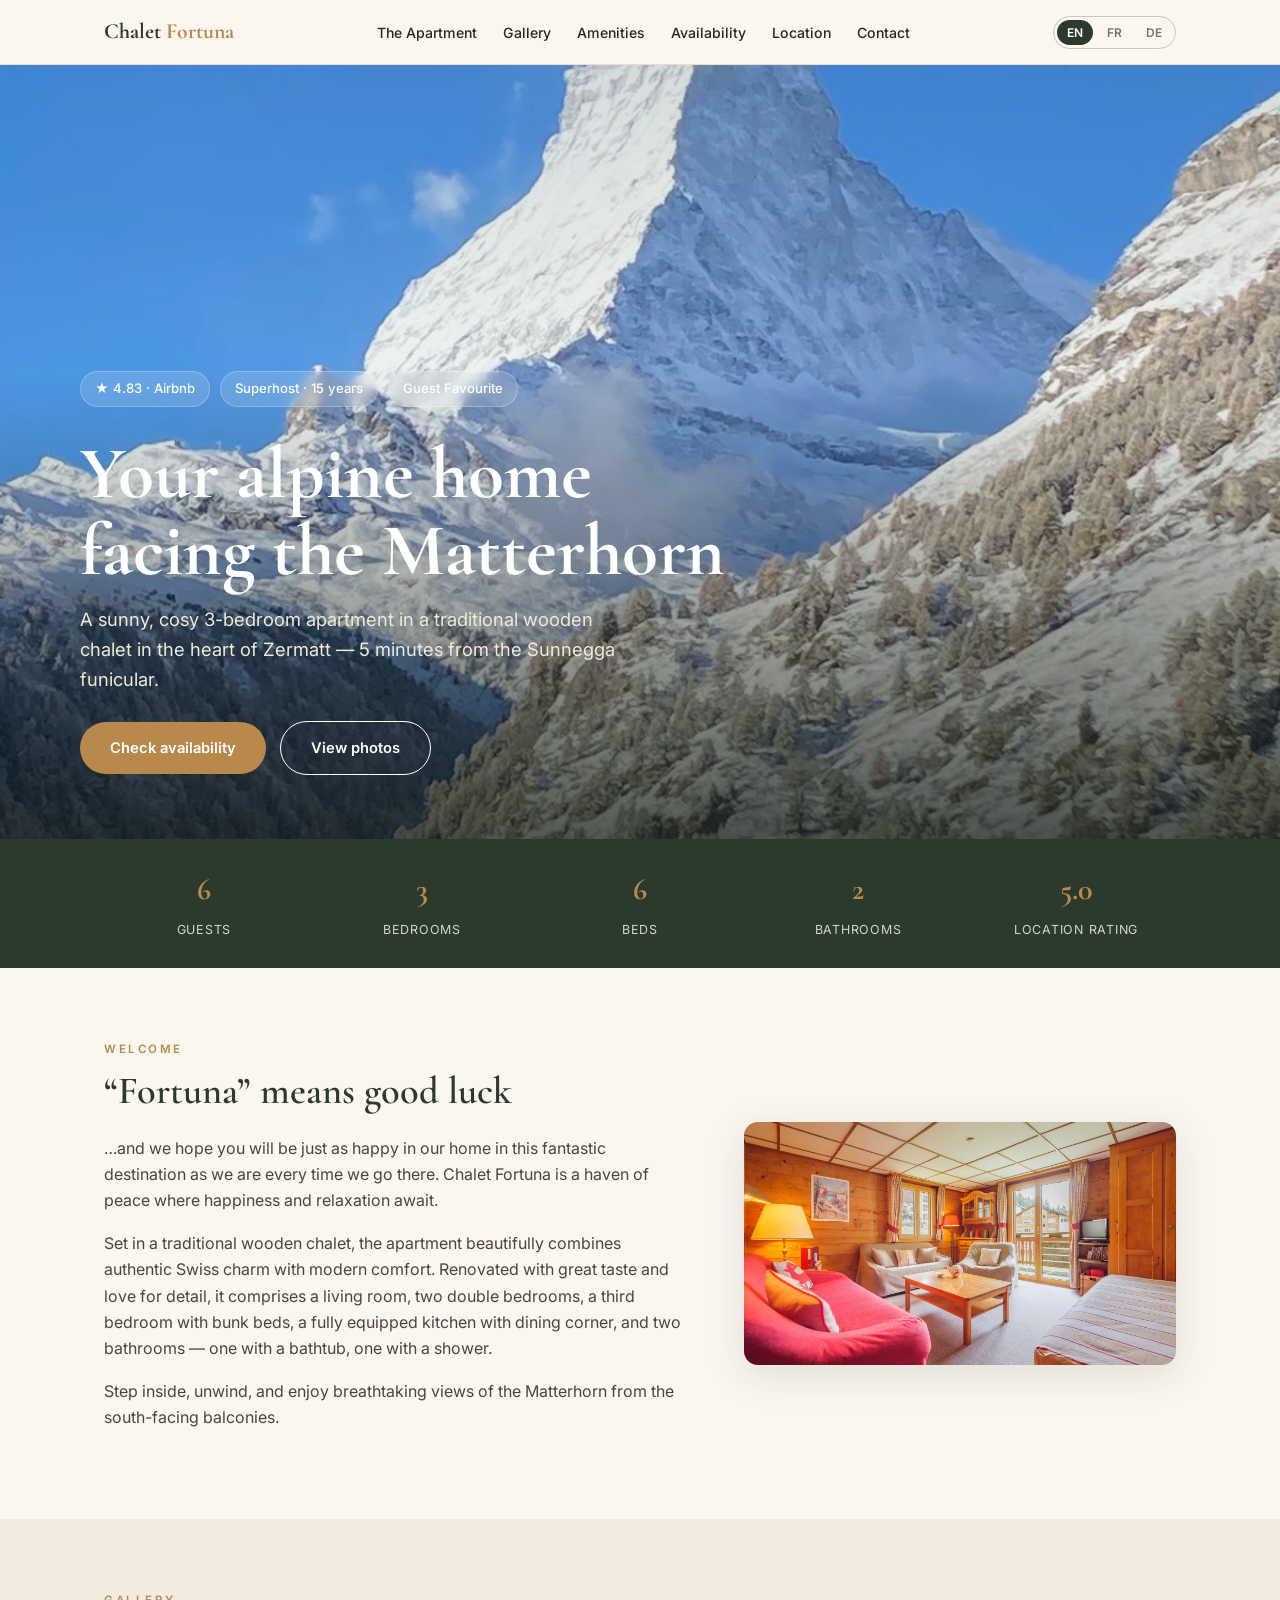
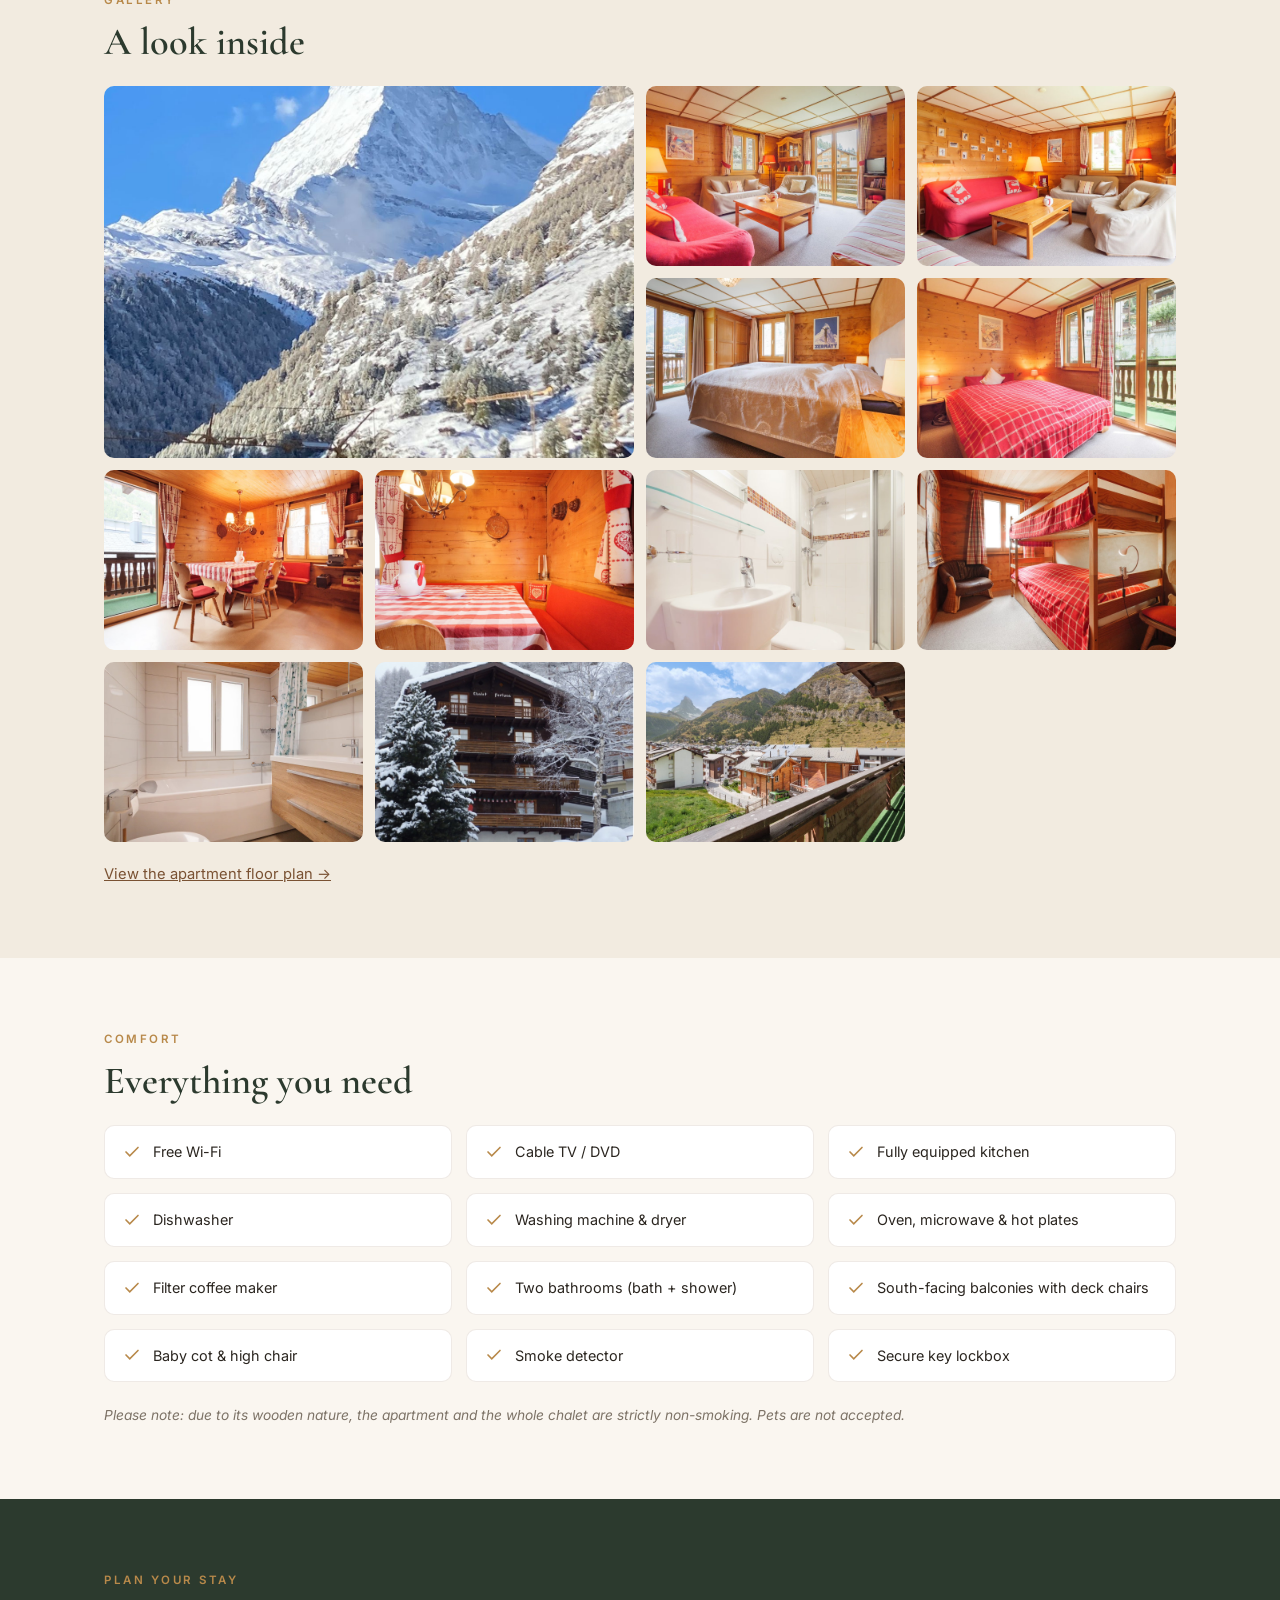
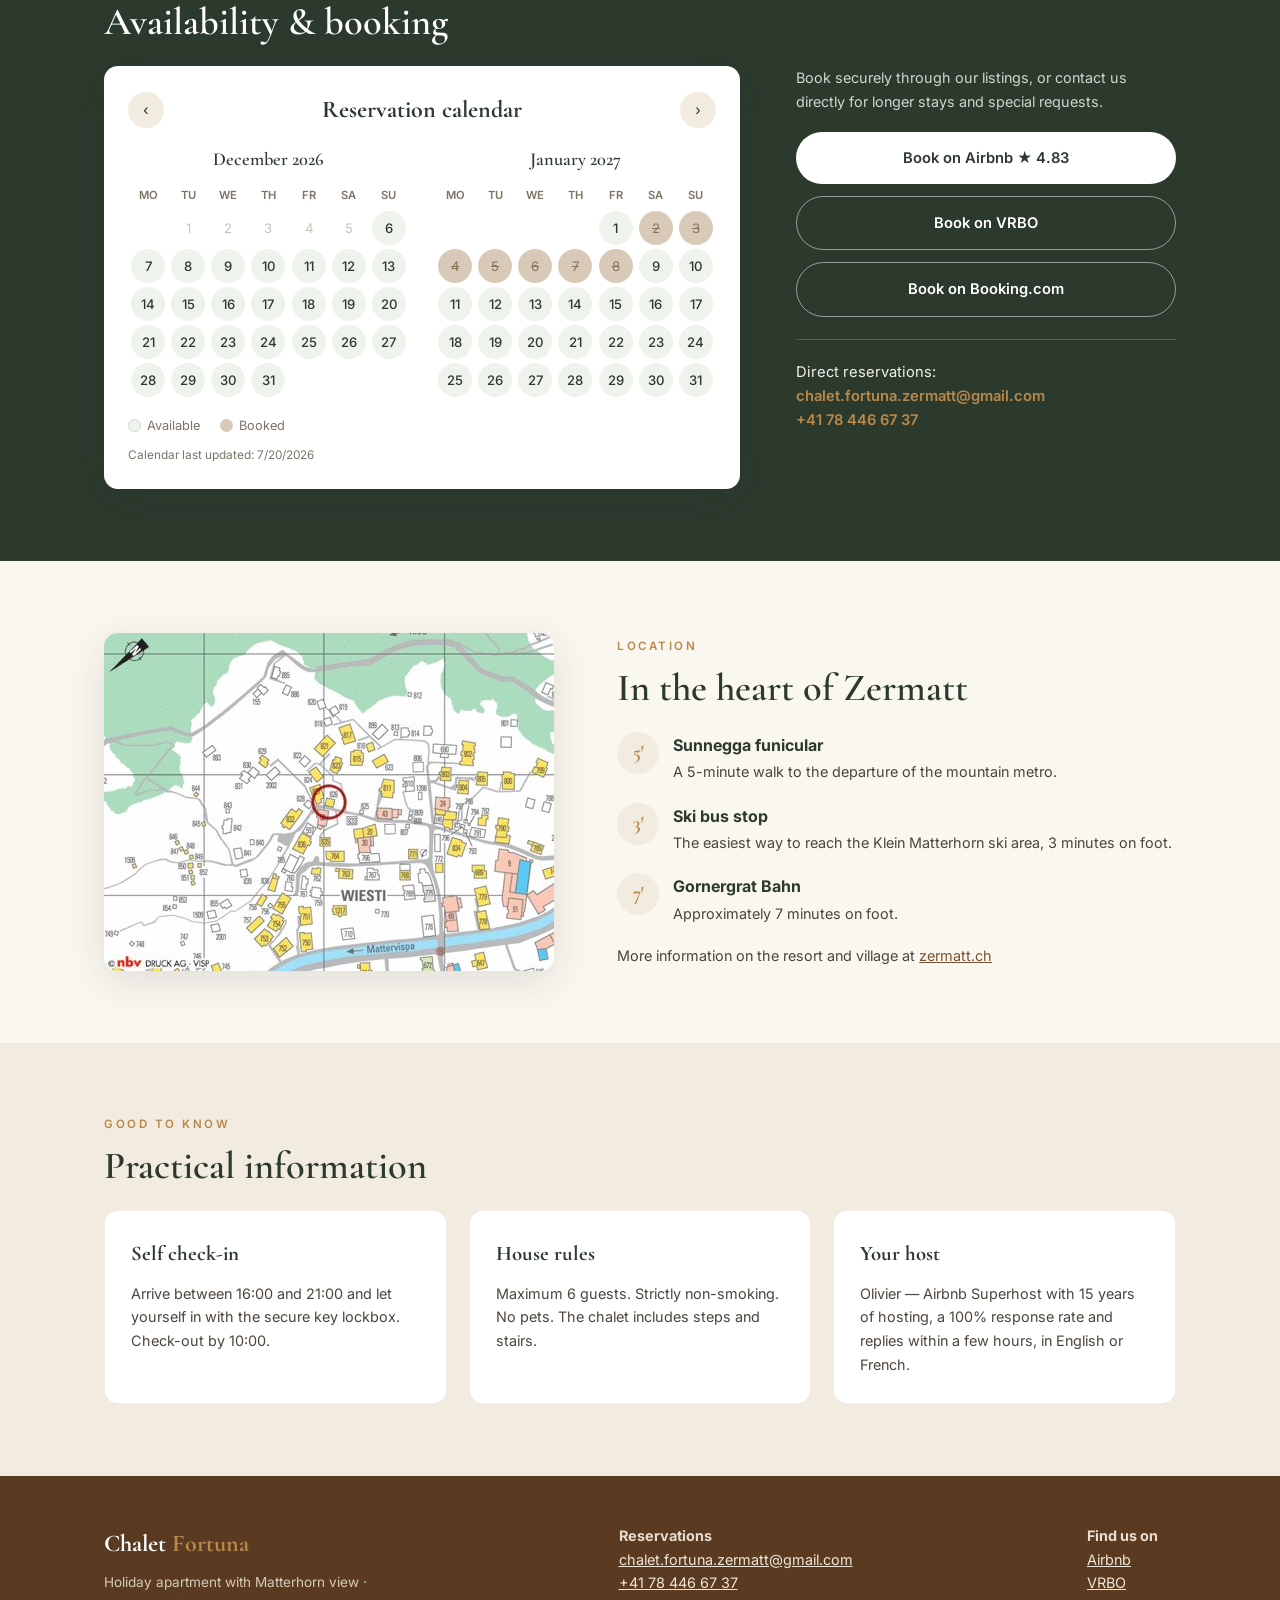
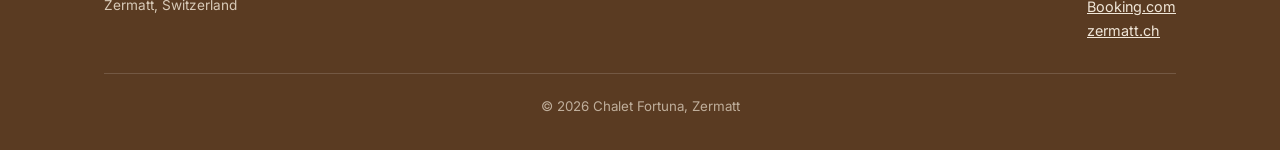
==== index.html @ 8e51c0a1 "Add files via upload" ====
<!DOCTYPE html>
<html lang="en">
<head>
<meta charset="UTF-8">
<meta name="viewport" content="width=device-width, initial-scale=1.0">
<title>Chalet Fortuna — Zermatt | Holiday Apartment with Matterhorn View</title>
<meta name="description" content="Sunny 3-bedroom apartment in a traditional wooden chalet in Zermatt, with stunning Matterhorn views. 5 min from Sunnegga funicular. Book direct or via Airbnb/VRBO.">
<link rel="preconnect" href="https://fonts.googleapis.com">
<link rel="preconnect" href="https://fonts.gstatic.com" crossorigin>
<link href="https://fonts.googleapis.com/css2?family=Cormorant+Garamond:wght@500;600;700&family=Inter:wght@400;500;600&display=swap" rel="stylesheet">
<style>
:root{
  --pine:#2c3a2e; --wood:#7a5233; --wood-dark:#5a3b22; --cream:#faf6f0; --cream-2:#f2ebe0;
  --ink:#2b2620; --muted:#7d7367; --gold:#b8894a; --white:#fff; --booked:#d9c9b8;
  --radius:14px; --shadow:0 10px 40px rgba(43,38,32,.12);
}
*{margin:0;padding:0;box-sizing:border-box}
html{scroll-behavior:smooth}
body{font-family:'Inter',sans-serif;color:var(--ink);background:var(--cream);line-height:1.65}
h1,h2,h3,.serif{font-family:'Cormorant Garamond',serif}
img{max-width:100%;display:block}
a{color:var(--wood)}
.container{max-width:1120px;margin:0 auto;padding:0 24px}
section{padding:72px 0}
.section-label{letter-spacing:.22em;text-transform:uppercase;font-size:.72rem;font-weight:600;color:var(--gold);margin-bottom:10px}
h2{font-size:2.4rem;font-weight:600;color:var(--pine);margin-bottom:22px;line-height:1.15}

/* NAV */
nav{position:sticky;top:0;z-index:50;background:rgba(250,246,240,.92);backdrop-filter:blur(10px);border-bottom:1px solid rgba(122,82,51,.15)}
.nav-inner{display:flex;align-items:center;justify-content:space-between;height:64px}
.brand{font-family:'Cormorant Garamond',serif;font-size:1.35rem;font-weight:700;color:var(--pine);text-decoration:none}
.brand span{color:var(--gold)}
.nav-links{display:flex;gap:26px;align-items:center;list-style:none}
.nav-links a{text-decoration:none;font-size:.88rem;font-weight:500;color:var(--ink)}
.nav-links a:hover{color:var(--gold)}
.lang{display:flex;gap:4px;border:1px solid rgba(122,82,51,.3);border-radius:20px;padding:3px}
.lang button{border:0;background:none;font:600 .75rem 'Inter';padding:5px 10px;border-radius:16px;cursor:pointer;color:var(--muted)}
.lang button.active{background:var(--pine);color:#fff}
.burger{display:none;background:none;border:0;font-size:1.5rem;cursor:pointer;color:var(--pine)}

/* HERO */
.hero{position:relative;min-height:86vh;display:flex;align-items:flex-end;background:url('images/view.jpg') center 35%/cover no-repeat}
.hero::after{content:"";position:absolute;inset:0;background:linear-gradient(180deg,rgba(20,25,20,.15) 0%,rgba(20,25,20,.05) 40%,rgba(20,25,20,.72) 100%)}
.hero-content{position:relative;z-index:2;color:#fff;padding:0 0 64px;width:100%}
.hero h1{font-size:clamp(2.6rem,6vw,4.6rem);font-weight:700;line-height:1.05}
.hero p.tag{font-size:1.15rem;margin:14px 0 26px;max-width:560px;color:#f0ead9}
.hero-badges{display:flex;flex-wrap:wrap;gap:10px;margin-bottom:28px}
.badge{background:rgba(255,255,255,.14);backdrop-filter:blur(6px);border:1px solid rgba(255,255,255,.25);border-radius:20px;padding:6px 14px;font-size:.82rem;font-weight:500}
.btn{display:inline-block;padding:14px 30px;border-radius:30px;text-decoration:none;font-weight:600;font-size:.92rem;transition:.2s}
.btn-gold{background:var(--gold);color:#fff}
.btn-gold:hover{background:#a2763b}
.btn-outline{border:1.5px solid #fff;color:#fff;margin-left:10px}
.btn-outline:hover{background:#fff;color:var(--pine)}

/* STATS */
.stats{background:var(--pine);color:#fff;padding:26px 0}
.stats-grid{display:grid;grid-template-columns:repeat(5,1fr);gap:18px;text-align:center}
.stat b{display:block;font-family:'Cormorant Garamond';font-size:1.9rem;color:var(--gold)}
.stat span{font-size:.78rem;letter-spacing:.06em;text-transform:uppercase;color:#cfd6cd}

/* ABOUT */
.about-grid{display:grid;grid-template-columns:1.15fr .85fr;gap:56px;align-items:center}
.about-grid img{border-radius:var(--radius);box-shadow:var(--shadow)}
.about p{margin-bottom:16px;color:#4d453c}

/* GALLERY */
.gallery{background:var(--cream-2)}
.gal-grid{display:grid;grid-template-columns:repeat(4,1fr);grid-auto-rows:180px;gap:12px}
.gal-grid a{overflow:hidden;border-radius:10px;display:block}
.gal-grid img{width:100%;height:100%;object-fit:cover;transition:transform .4s}
.gal-grid a:hover img{transform:scale(1.06)}
.gal-grid a:nth-child(1){grid-column:span 2;grid-row:span 2}
.plan-link{margin-top:20px;font-size:.92rem}

/* LIGHTBOX */
.lightbox{position:fixed;inset:0;background:rgba(20,18,15,.93);z-index:100;display:none;align-items:center;justify-content:center;flex-direction:column}
.lightbox.open{display:flex}
.lightbox img{max-width:90vw;max-height:82vh;border-radius:8px}
.lightbox .lb-close{position:absolute;top:20px;right:28px;color:#fff;font-size:2rem;background:none;border:0;cursor:pointer}
.lb-nav{position:absolute;top:50%;transform:translateY(-50%);background:rgba(255,255,255,.12);color:#fff;border:0;font-size:1.6rem;width:48px;height:48px;border-radius:50%;cursor:pointer}
.lb-prev{left:20px}.lb-next{right:20px}

/* AMENITIES */
.amen-grid{display:grid;grid-template-columns:repeat(3,1fr);gap:14px}
.amen{background:#fff;border:1px solid rgba(122,82,51,.12);border-radius:10px;padding:14px 18px;font-size:.9rem;display:flex;gap:12px;align-items:center}
.amen svg{flex:none;color:var(--gold)}
.note{margin-top:22px;font-size:.86rem;color:var(--muted);font-style:italic}

/* CALENDAR & BOOKING */
.book{background:var(--pine);color:#f4f1ea}
.book h2{color:#fff}
.book-grid{display:grid;grid-template-columns:1fr 380px;gap:56px;align-items:start}
.cal-wrap{background:#fff;color:var(--ink);border-radius:var(--radius);padding:24px;box-shadow:var(--shadow)}
.cal-head{display:flex;justify-content:space-between;align-items:center;margin-bottom:14px}
.cal-head h3{font-size:1.5rem;color:var(--pine)}
.cal-head button{background:var(--cream-2);border:0;width:36px;height:36px;border-radius:50%;cursor:pointer;font-size:1rem;color:var(--pine)}
.cal-months{display:grid;grid-template-columns:1fr 1fr;gap:26px}
.cal-month table{width:100%;border-collapse:collapse;font-size:.82rem}
.cal-month caption{font-weight:600;margin-bottom:8px;font-family:'Cormorant Garamond';font-size:1.15rem;color:var(--pine)}
.cal-month th{font-weight:600;color:var(--muted);padding:4px 0;font-size:.7rem;text-transform:uppercase}
.cal-month td{text-align:center;padding:0}
.cal-month td div{width:34px;height:34px;line-height:34px;margin:2px auto;border-radius:50%}
td.free div{background:#eef3ec;color:var(--pine);font-weight:500}
td.booked div{background:var(--booked);color:#8c7458;text-decoration:line-through}
td.past div{color:#c9c2b8}
.cal-legend{display:flex;gap:20px;margin-top:16px;font-size:.8rem;color:var(--muted)}
.cal-legend i{display:inline-block;width:13px;height:13px;border-radius:50%;margin-right:6px;vertical-align:-2px}
.cal-legend .i-free{background:#eef3ec;border:1px solid #cfdccb}
.cal-legend .i-booked{background:var(--booked)}
.cal-updated{margin-top:10px;font-size:.74rem;color:var(--muted)}
.book-side .btn{display:block;text-align:center;margin-bottom:12px;margin-left:0}
.btn-white{background:#fff;color:var(--pine)}
.btn-white:hover{background:var(--cream-2)}
.btn-ghost{border:1.5px solid rgba(255,255,255,.5);color:#fff}
.btn-ghost:hover{background:rgba(255,255,255,.1)}
.book-side p{font-size:.9rem;color:#cfd6cd;margin-bottom:18px}
.book-side .direct{margin-top:22px;padding-top:20px;border-top:1px solid rgba(255,255,255,.18);font-size:.92rem}
.book-side .direct a{color:var(--gold);text-decoration:none;font-weight:600}

/* LOCATION */
.loc-grid{display:grid;grid-template-columns:.9fr 1.1fr;gap:56px;align-items:center}
.loc-grid img{border-radius:var(--radius);box-shadow:var(--shadow)}
.loc-item{display:flex;gap:14px;margin-bottom:18px}
.loc-item b{display:block;color:var(--pine)}
.loc-item span{font-size:.9rem;color:#4d453c}
.loc-num{flex:none;width:42px;height:42px;border-radius:50%;background:var(--cream-2);color:var(--gold);display:flex;align-items:center;justify-content:center;font-family:'Cormorant Garamond';font-weight:700;font-size:1.2rem}

/* INFO */
.info{background:var(--cream-2)}
.info-grid{display:grid;grid-template-columns:repeat(3,1fr);gap:22px}
.info-card{background:#fff;border-radius:var(--radius);padding:26px;border:1px solid rgba(122,82,51,.1)}
.info-card h3{color:var(--pine);font-size:1.3rem;margin-bottom:10px}
.info-card p{font-size:.9rem;color:#4d453c}

/* FOOTER */
footer{background:var(--wood-dark);color:#e8ddd0;padding:48px 0 32px}
.foot-grid{display:flex;justify-content:space-between;flex-wrap:wrap;gap:28px;margin-bottom:30px}
footer a{color:#f0e6d8}
footer .brand{color:#fff;font-size:1.5rem}
footer small{color:#bfae9b;display:block;text-align:center;border-top:1px solid rgba(255,255,255,.15);padding-top:22px}

@media(max-width:900px){
  .about-grid,.book-grid,.loc-grid{grid-template-columns:1fr}
  .gal-grid{grid-template-columns:repeat(2,1fr);grid-auto-rows:150px}
  .amen-grid,.info-grid{grid-template-columns:1fr 1fr}
  .stats-grid{grid-template-columns:repeat(3,1fr);row-gap:20px}
  .cal-months{grid-template-columns:1fr}
  .nav-links{display:none;position:absolute;top:64px;left:0;right:0;background:var(--cream);flex-direction:column;padding:18px;border-bottom:1px solid rgba(122,82,51,.2)}
  .nav-links.open{display:flex}
  .burger{display:block}
}
@media(max-width:560px){.amen-grid,.info-grid{grid-template-columns:1fr}}
</style>
</head>
<body>

<nav>
  <div class="container nav-inner">
    <a href="#" class="brand">Chalet <span>Fortuna</span></a>
    <ul class="nav-links" id="navLinks">
      <li><a href="#about" data-i18n="nav_about">The Apartment</a></li>
      <li><a href="#gallery" data-i18n="nav_gallery">Gallery</a></li>
      <li><a href="#amenities" data-i18n="nav_amenities">Amenities</a></li>
      <li><a href="#booking" data-i18n="nav_booking">Availability</a></li>
      <li><a href="#location" data-i18n="nav_location">Location</a></li>
      <li><a href="#contact" data-i18n="nav_contact">Contact</a></li>
    </ul>
    <div style="display:flex;gap:14px;align-items:center">
      <div class="lang">
        <button data-lang="en" class="active">EN</button>
        <button data-lang="fr">FR</button>
        <button data-lang="de">DE</button>
      </div>
      <button class="burger" id="burger">☰</button>
    </div>
  </div>
</nav>

<header class="hero">
  <div class="container hero-content">
    <div class="hero-badges">
      <span class="badge">★ 4.83 · Airbnb</span>
      <span class="badge" data-i18n="badge_superhost">Superhost · 15 years</span>
      <span class="badge" data-i18n="badge_fav">Guest Favourite</span>
    </div>
    <h1 data-i18n="hero_title">Your alpine home<br>facing the Matterhorn</h1>
    <p class="tag" data-i18n="hero_tag">A sunny, cosy 3-bedroom apartment in a traditional wooden chalet in the heart of Zermatt — 5 minutes from the Sunnegga funicular.</p>
    <a href="#booking" class="btn btn-gold" data-i18n="hero_cta">Check availability</a>
    <a href="#gallery" class="btn btn-outline" data-i18n="hero_cta2">View photos</a>
  </div>
</header>

<div class="stats">
  <div class="container stats-grid">
    <div class="stat"><b>6</b><span data-i18n="stat_guests">Guests</span></div>
    <div class="stat"><b>3</b><span data-i18n="stat_bedrooms">Bedrooms</span></div>
    <div class="stat"><b>6</b><span data-i18n="stat_beds">Beds</span></div>
    <div class="stat"><b>2</b><span data-i18n="stat_baths">Bathrooms</span></div>
    <div class="stat"><b>5.0</b><span data-i18n="stat_loc">Location rating</span></div>
  </div>
</div>

<section id="about">
  <div class="container about-grid">
    <div class="about">
      <div class="section-label" data-i18n="about_label">Welcome</div>
      <h2 data-i18n="about_title">“Fortuna” means good luck</h2>
      <p data-i18n="about_p1">…and we hope you will be just as happy in our home in this fantastic destination as we are every time we go there. Chalet Fortuna is a haven of peace where happiness and relaxation await.</p>
      <p data-i18n="about_p2">Set in a traditional wooden chalet, the apartment beautifully combines authentic Swiss charm with modern comfort. Renovated with great taste and love for detail, it comprises a living room, two double bedrooms, a third bedroom with bunk beds, a fully equipped kitchen with dining corner, and two bathrooms — one with a bathtub, one with a shower.</p>
      <p data-i18n="about_p3">Step inside, unwind, and enjoy breathtaking views of the Matterhorn from the south-facing balconies.</p>
    </div>
    <img src="images/living1.jpg" alt="Living room of Chalet Fortuna" loading="lazy">
  </div>
</section>

<section id="gallery" class="gallery">
  <div class="container">
    <div class="section-label" data-i18n="gal_label">Gallery</div>
    <h2 data-i18n="gal_title">A look inside</h2>
    <div class="gal-grid" id="galGrid">
      <a href="images/view.jpg"><img src="images/view.jpg" alt="Matterhorn view" loading="lazy"></a>
      <a href="images/living1.jpg"><img src="images/living1.jpg" alt="Living room" loading="lazy"></a>
      <a href="images/living2.jpg"><img src="images/living2.jpg" alt="Living room" loading="lazy"></a>
      <a href="images/bedroom1.jpg"><img src="images/bedroom1.jpg" alt="Bedroom 1" loading="lazy"></a>
      <a href="images/bedroom2.jpg"><img src="images/bedroom2.jpg" alt="Bedroom 2" loading="lazy"></a>
      <a href="images/kitchen1.jpg"><img src="images/kitchen1.jpg" alt="Kitchen" loading="lazy"></a>
      <a href="images/kitchen2.jpg"><img src="images/kitchen2.jpg" alt="Kitchen dining corner" loading="lazy"></a>
      <a href="images/bathroom.jpg"><img src="images/bathroom.jpg" alt="Bathroom" loading="lazy"></a>
      <a href="images/interior1.jpg"><img src="images/interior1.jpg" alt="Interior" loading="lazy"></a>
      <a href="images/interior2.jpg"><img src="images/interior2.jpg" alt="Interior" loading="lazy"></a>
      <a href="images/exterior1.jpg"><img src="images/exterior1.jpg" alt="Chalet exterior" loading="lazy"></a>
      <a href="images/exterior2.jpg"><img src="images/exterior2.jpg" alt="Chalet exterior" loading="lazy"></a>
    </div>
    <p class="plan-link"><a href="images/floorplan.jpg" target="_blank" data-i18n="gal_plan">View the apartment floor plan →</a></p>
  </div>
</section>

<div class="lightbox" id="lightbox">
  <button class="lb-close" id="lbClose">×</button>
  <button class="lb-nav lb-prev" id="lbPrev">‹</button>
  <img id="lbImg" src="" alt="">
  <button class="lb-nav lb-next" id="lbNext">›</button>
</div>

<section id="amenities">
  <div class="container">
    <div class="section-label" data-i18n="amen_label">Comfort</div>
    <h2 data-i18n="amen_title">Everything you need</h2>
    <div class="amen-grid" id="amenGrid"></div>
    <p class="note" data-i18n="amen_note">Please note: due to its wooden nature, the apartment and the whole chalet are strictly non-smoking. Pets are not accepted.</p>
  </div>
</section>

<section id="booking" class="book">
  <div class="container">
    <div class="section-label" data-i18n="book_label">Plan your stay</div>
    <h2 data-i18n="book_title">Availability &amp; booking</h2>
    <div class="book-grid">
      <div class="cal-wrap">
        <div class="cal-head">
          <button id="calPrev" aria-label="Previous months">‹</button>
          <h3 data-i18n="cal_title">Reservation calendar</h3>
          <button id="calNext" aria-label="Next months">›</button>
        </div>
        <div class="cal-months" id="calMonths"></div>
        <div class="cal-legend">
          <span><i class="i-free"></i><span data-i18n="cal_free">Available</span></span>
          <span><i class="i-booked"></i><span data-i18n="cal_booked">Booked</span></span>
        </div>
        <div class="cal-updated" id="calUpdated"></div>
      </div>
      <div class="book-side">
        <p data-i18n="book_p">Book securely through our listings, or contact us directly for longer stays and special requests.</p>
        <a class="btn btn-white" href="https://www.airbnb.com/rooms/9073008" target="_blank" rel="noopener" data-i18n="book_airbnb">Book on Airbnb ★ 4.83</a>
        <a class="btn btn-ghost" href="https://www.vrbo.com/en-gb/p11981152" target="_blank" rel="noopener" id="vrboBtn" data-i18n="book_vrbo">Book on VRBO</a>
        <a class="btn btn-ghost" href="https://www.booking.com/hotel/ch/fortuna-cozy-3-bed-stunning-matterhorn-view-near-skilift.html" target="_blank" rel="noopener" data-i18n="book_booking">Book on Booking.com</a>
        <div class="direct">
          <span data-i18n="book_direct">Direct reservations:</span><br>
          <a href="mailto:chalet.fortuna.zermatt@gmail.com?Subject=Chalet%20Fortuna">chalet.fortuna.zermatt@gmail.com</a><br>
          <a href="tel:+41784466737">+41 78 446 67 37</a>
        </div>
      </div>
    </div>
  </div>
</section>

<section id="location">
  <div class="container loc-grid">
    <a href="images/map.jpg" target="_blank"><img src="images/map.jpg" alt="Map of Chalet Fortuna in Zermatt" loading="lazy"></a>
    <div>
      <div class="section-label" data-i18n="loc_label">Location</div>
      <h2 data-i18n="loc_title">In the heart of Zermatt</h2>
      <div class="loc-item"><div class="loc-num">5′</div><div><b data-i18n="loc1_t">Sunnegga funicular</b><span data-i18n="loc1_s">A 5-minute walk to the departure of the mountain metro.</span></div></div>
      <div class="loc-item"><div class="loc-num">3′</div><div><b data-i18n="loc2_t">Ski bus stop</b><span data-i18n="loc2_s">The easiest way to reach the Klein Matterhorn ski area, 3 minutes on foot.</span></div></div>
      <div class="loc-item"><div class="loc-num">7′</div><div><b data-i18n="loc3_t">Gornergrat Bahn</b><span data-i18n="loc3_s">Approximately 7 minutes on foot.</span></div></div>
      <p style="font-size:.9rem;color:#4d453c"><span data-i18n="loc_more">More information on the resort and village at</span> <a href="https://www.zermatt.ch" target="_blank" rel="noopener">zermatt.ch</a></p>
    </div>
  </div>
</section>

<section class="info">
  <div class="container">
    <div class="section-label" data-i18n="info_label">Good to know</div>
    <h2 data-i18n="info_title">Practical information</h2>
    <div class="info-grid">
      <div class="info-card"><h3 data-i18n="info1_t">Self check-in</h3><p data-i18n="info1_p">Arrive between 16:00 and 21:00 and let yourself in with the secure key lockbox. Check-out by 10:00.</p></div>
      <div class="info-card"><h3 data-i18n="info2_t">House rules</h3><p data-i18n="info2_p">Maximum 6 guests. Strictly non-smoking. No pets. The chalet includes steps and stairs.</p></div>
      <div class="info-card"><h3 data-i18n="info3_t">Your host</h3><p data-i18n="info3_p">Olivier — Airbnb Superhost with 15 years of hosting, a 100% response rate and replies within a few hours, in English or French.</p></div>
    </div>
  </div>
</section>

<footer id="contact">
  <div class="container">
    <div class="foot-grid">
      <div>
        <a href="#" class="brand">Chalet <span style="color:var(--gold)">Fortuna</span></a>
        <p style="font-size:.85rem;max-width:280px;margin-top:8px;color:#d8cab8" data-i18n="foot_tag">Holiday apartment with Matterhorn view · Zermatt, Switzerland</p>
      </div>
      <div style="font-size:.9rem">
        <b data-i18n="foot_contact">Reservations</b><br>
        <a href="mailto:chalet.fortuna.zermatt@gmail.com">chalet.fortuna.zermatt@gmail.com</a><br>
        <a href="tel:+41784466737">+41 78 446 67 37</a>
      </div>
      <div style="font-size:.9rem">
        <b data-i18n="foot_links">Find us on</b><br>
        <a href="https://www.airbnb.com/rooms/9073008" target="_blank" rel="noopener">Airbnb</a><br>
        <a href="https://www.vrbo.com/en-gb/p11981152" target="_blank" rel="noopener">VRBO</a><br>
        <a href="https://www.booking.com/hotel/ch/fortuna-cozy-3-bed-stunning-matterhorn-view-near-skilift.html" target="_blank" rel="noopener">Booking.com</a><br>
        <a href="https://www.zermatt.ch" target="_blank" rel="noopener">zermatt.ch</a>
      </div>
    </div>
    <small>© <span id="year"></span> Chalet Fortuna, Zermatt</small>
  </div>
</footer>

<script>
/* ===================== I18N ===================== */
const i18n = {
en:{
  nav_about:"The Apartment",nav_gallery:"Gallery",nav_amenities:"Amenities",nav_booking:"Availability",nav_location:"Location",nav_contact:"Contact",
  badge_superhost:"Superhost · 15 years",badge_fav:"Guest Favourite",
  hero_title:"Your alpine home<br>facing the Matterhorn",
  hero_tag:"A sunny, cosy 3-bedroom apartment in a traditional wooden chalet in the heart of Zermatt — 5 minutes from the Sunnegga funicular.",
  hero_cta:"Check availability",hero_cta2:"View photos",
  stat_guests:"Guests",stat_bedrooms:"Bedrooms",stat_beds:"Beds",stat_baths:"Bathrooms",stat_loc:"Location rating",
  about_label:"Welcome",about_title:"“Fortuna” means good luck",
  about_p1:"…and we hope you will be just as happy in our home in this fantastic destination as we are every time we go there. Chalet Fortuna is a haven of peace where happiness and relaxation await.",
  about_p2:"Set in a traditional wooden chalet, the apartment beautifully combines authentic Swiss charm with modern comfort. Renovated with great taste and love for detail, it comprises a living room, two double bedrooms, a third bedroom with bunk beds, a fully equipped kitchen with dining corner, and two bathrooms — one with a bathtub, one with a shower.",
  about_p3:"Step inside, unwind, and enjoy breathtaking views of the Matterhorn from the south-facing balconies.",
  gal_label:"Gallery",gal_title:"A look inside",gal_plan:"View the apartment floor plan →",
  amen_label:"Comfort",amen_title:"Everything you need",
  amen_note:"Please note: due to its wooden nature, the apartment and the whole chalet are strictly non-smoking. Pets are not accepted.",
  amen_list:["Free Wi-Fi","Cable TV / DVD","Fully equipped kitchen","Dishwasher","Washing machine & dryer","Oven, microwave & hot plates","Filter coffee maker","Two bathrooms (bath + shower)","South-facing balconies with deck chairs","Baby cot & high chair","Smoke detector","Secure key lockbox"],
  book_label:"Plan your stay",book_title:"Availability & booking",cal_title:"Reservation calendar",
  cal_free:"Available",cal_booked:"Booked",cal_updated:"Calendar last updated: ",
  book_p:"Book securely through our listings, or contact us directly for longer stays and special requests.",
  book_airbnb:"Book on Airbnb ★ 4.83",book_vrbo:"Book on VRBO",book_booking:"Book on Booking.com",book_direct:"Direct reservations:",
  loc_label:"Location",loc_title:"In the heart of Zermatt",
  loc1_t:"Sunnegga funicular",loc1_s:"A 5-minute walk to the departure of the mountain metro.",
  loc2_t:"Ski bus stop",loc2_s:"The easiest way to reach the Klein Matterhorn ski area, 3 minutes on foot.",
  loc3_t:"Gornergrat Bahn",loc3_s:"Approximately 7 minutes on foot.",
  loc_more:"More information on the resort and village at",
  info_label:"Good to know",info_title:"Practical information",
  info1_t:"Self check-in",info1_p:"Arrive between 16:00 and 21:00 and let yourself in with the secure key lockbox. Check-out by 10:00.",
  info2_t:"House rules",info2_p:"Maximum 6 guests. Strictly non-smoking. No pets. The chalet includes steps and stairs.",
  info3_t:"Your host",info3_p:"Olivier — Airbnb Superhost with 15 years of hosting, a 100% response rate and replies within a few hours, in English or French.",
  foot_tag:"Holiday apartment with Matterhorn view · Zermatt, Switzerland",foot_contact:"Reservations",foot_links:"Find us on",
  months:["January","February","March","April","May","June","July","August","September","October","November","December"],
  days:["Mo","Tu","We","Th","Fr","Sa","Su"]
},
fr:{
  nav_about:"L'appartement",nav_gallery:"Galerie",nav_amenities:"Équipements",nav_booking:"Disponibilités",nav_location:"Situation",nav_contact:"Contact",
  badge_superhost:"Superhôte · 15 ans",badge_fav:"Coup de cœur voyageurs",
  hero_title:"Votre refuge alpin<br>face au Cervin",
  hero_tag:"Un appartement ensoleillé et chaleureux de 3 chambres dans un chalet en bois traditionnel au cœur de Zermatt — à 5 minutes du funiculaire de Sunnegga.",
  hero_cta:"Voir les disponibilités",hero_cta2:"Voir les photos",
  stat_guests:"Voyageurs",stat_bedrooms:"Chambres",stat_beds:"Lits",stat_baths:"Salles de bain",stat_loc:"Note emplacement",
  about_label:"Bienvenue",about_title:"« Fortuna » signifie bonne chance",
  about_p1:"…et nous espérons que vous serez aussi heureux dans notre appartement que nous le sommes à chaque séjour dans cette destination magique. Le Chalet Fortuna est un havre de paix où bonheur et détente sont au rendez-vous.",
  about_p2:"Installé dans un chalet en bois traditionnel, l'appartement allie magnifiquement le charme suisse authentique au confort moderne. Rénové avec goût et amour du détail, il se compose d'un salon, de deux chambres doubles, d'une troisième chambre avec lits superposés, d'une cuisine entièrement équipée avec coin repas et de deux salles de bain — l'une avec baignoire, l'autre avec douche.",
  about_p3:"Entrez, détendez-vous et profitez d'une vue imprenable sur le Cervin depuis les balcons orientés plein sud.",
  gal_label:"Galerie",gal_title:"Visite en images",gal_plan:"Voir le plan de l'appartement →",
  amen_label:"Confort",amen_title:"Tout ce qu'il vous faut",
  amen_note:"À noter : en raison de sa construction en bois, l'appartement et l'ensemble du chalet sont strictement non-fumeurs. Les animaux ne sont pas acceptés.",
  amen_list:["Wi-Fi gratuit","TV câble / DVD","Cuisine entièrement équipée","Lave-vaisselle","Lave-linge et sèche-linge","Four, micro-ondes et plaques","Cafetière filtre","Deux salles de bain (baignoire + douche)","Balcons plein sud avec chaises longues","Lit bébé et chaise haute","Détecteur de fumée","Boîte à clé sécurisée"],
  book_label:"Préparez votre séjour",book_title:"Disponibilités et réservation",cal_title:"Calendrier des réservations",
  cal_free:"Disponible",cal_booked:"Réservé",cal_updated:"Dernière mise à jour du calendrier : ",
  book_p:"Réservez en toute sécurité via nos annonces, ou contactez-nous directement pour les longs séjours et demandes particulières.",
  book_airbnb:"Réserver sur Airbnb ★ 4,83",book_vrbo:"Réserver sur VRBO",book_booking:"Réserver sur Booking.com",book_direct:"Réservations directes :",
  loc_label:"Situation",loc_title:"Au cœur de Zermatt",
  loc1_t:"Funiculaire de Sunnegga",loc1_s:"À 5 minutes à pied du départ du métro alpin.",
  loc2_t:"Arrêt du ski-bus",loc2_s:"Le moyen le plus simple de rejoindre le domaine du Petit Cervin, à 3 minutes à pied.",
  loc3_t:"Gornergrat Bahn",loc3_s:"À environ 7 minutes à pied.",
  loc_more:"Plus d'informations sur la station et le village sur",
  info_label:"Bon à savoir",info_title:"Informations pratiques",
  info1_t:"Arrivée autonome",info1_p:"Arrivez entre 16h00 et 21h00 et entrez grâce à la boîte à clé sécurisée. Départ avant 10h00.",
  info2_t:"Règlement intérieur",info2_p:"6 voyageurs maximum. Strictement non-fumeur. Pas d'animaux. Le chalet comprend des marches et escaliers.",
  info3_t:"Votre hôte",info3_p:"Olivier — Superhôte Airbnb depuis 15 ans, taux de réponse de 100 %, réponse en quelques heures, en français ou en anglais.",
  foot_tag:"Appartement de vacances avec vue sur le Cervin · Zermatt, Suisse",foot_contact:"Réservations",foot_links:"Retrouvez-nous sur",
  months:["Janvier","Février","Mars","Avril","Mai","Juin","Juillet","Août","Septembre","Octobre","Novembre","Décembre"],
  days:["Lu","Ma","Me","Je","Ve","Sa","Di"]
},
de:{
  nav_about:"Die Wohnung",nav_gallery:"Galerie",nav_amenities:"Ausstattung",nav_booking:"Verfügbarkeit",nav_location:"Lage",nav_contact:"Kontakt",
  badge_superhost:"Superhost · 15 Jahre",badge_fav:"Gästeliebling",
  hero_title:"Ihr alpines Zuhause<br>mit Blick aufs Matterhorn",
  hero_tag:"Eine sonnige, gemütliche 3-Zimmer-Wohnung in einem traditionellen Holzchalet im Herzen von Zermatt — 5 Minuten von der Sunnegga-Bahn entfernt.",
  hero_cta:"Verfügbarkeit prüfen",hero_cta2:"Fotos ansehen",
  stat_guests:"Gäste",stat_bedrooms:"Schlafzimmer",stat_beds:"Betten",stat_baths:"Badezimmer",stat_loc:"Lage-Bewertung",
  about_label:"Willkommen",about_title:"«Fortuna» bedeutet Glück",
  about_p1:"…und wir hoffen, dass Sie sich in unserem Zuhause in diesem fantastischen Ort genauso wohlfühlen wie wir bei jedem Aufenthalt. Das Chalet Fortuna ist eine Oase der Ruhe, in der Glück und Entspannung auf Sie warten.",
  about_p2:"Die Wohnung in einem traditionellen Holzchalet verbindet auf wunderbare Weise authentischen Schweizer Charme mit modernem Komfort. Mit viel Geschmack und Liebe zum Detail renoviert, umfasst sie ein Wohnzimmer, zwei Doppelzimmer, ein drittes Zimmer mit Etagenbett, eine voll ausgestattete Küche mit Essecke und zwei Badezimmer — eines mit Badewanne, eines mit Dusche.",
  about_p3:"Treten Sie ein, entspannen Sie sich und geniessen Sie den atemberaubenden Blick auf das Matterhorn von den Südbalkonen.",
  gal_label:"Galerie",gal_title:"Ein Blick ins Innere",gal_plan:"Grundriss der Wohnung ansehen →",
  amen_label:"Komfort",amen_title:"Alles, was Sie brauchen",
  amen_note:"Bitte beachten Sie: Aufgrund der Holzbauweise sind die Wohnung und das gesamte Chalet strikt Nichtraucherbereich. Haustiere sind nicht gestattet.",
  amen_list:["Kostenloses WLAN","Kabel-TV / DVD","Voll ausgestattete Küche","Geschirrspüler","Waschmaschine und Trockner","Backofen, Mikrowelle und Kochfeld","Filterkaffeemaschine","Zwei Badezimmer (Wanne + Dusche)","Südbalkone mit Liegestühlen","Babybett und Hochstuhl","Rauchmelder","Sicherer Schlüsselsafe"],
  book_label:"Planen Sie Ihren Aufenthalt",book_title:"Verfügbarkeit und Buchung",cal_title:"Belegungskalender",
  cal_free:"Frei",cal_booked:"Belegt",cal_updated:"Kalender zuletzt aktualisiert: ",
  book_p:"Buchen Sie sicher über unsere Inserate oder kontaktieren Sie uns direkt für längere Aufenthalte und besondere Wünsche.",
  book_airbnb:"Auf Airbnb buchen ★ 4,83",book_vrbo:"Auf VRBO buchen",book_booking:"Auf Booking.com buchen",book_direct:"Direktbuchungen:",
  loc_label:"Lage",loc_title:"Im Herzen von Zermatt",
  loc1_t:"Sunnegga-Bahn",loc1_s:"5 Gehminuten bis zur Talstation der Bergbahn.",
  loc2_t:"Skibus-Haltestelle",loc2_s:"Der einfachste Weg ins Skigebiet Klein Matterhorn, 3 Gehminuten entfernt.",
  loc3_t:"Gornergrat Bahn",loc3_s:"Etwa 7 Gehminuten entfernt.",
  loc_more:"Weitere Informationen über den Ort und das Dorf auf",
  info_label:"Gut zu wissen",info_title:"Praktische Informationen",
  info1_t:"Selbst-Check-in",info1_p:"Anreise zwischen 16:00 und 21:00 Uhr — der Zugang erfolgt über einen sicheren Schlüsselsafe. Abreise bis 10:00 Uhr.",
  info2_t:"Hausregeln",info2_p:"Maximal 6 Gäste. Strikt rauchfrei. Keine Haustiere. Das Chalet hat Stufen und Treppen.",
  info3_t:"Ihr Gastgeber",info3_p:"Olivier — Airbnb-Superhost mit 15 Jahren Erfahrung, 100 % Antwortrate, Antwort innerhalb weniger Stunden, auf Englisch oder Französisch.",
  foot_tag:"Ferienwohnung mit Matterhornblick · Zermatt, Schweiz",foot_contact:"Reservierungen",foot_links:"Sie finden uns auf",
  months:["Januar","Februar","März","April","Mai","Juni","Juli","August","September","Oktober","November","Dezember"],
  days:["Mo","Di","Mi","Do","Fr","Sa","So"]
}
};

let lang = localStorage.getItem('cf_lang') || (navigator.language||'en').slice(0,2);
if(!i18n[lang]) lang='en';

function applyLang(l){
  lang=l; localStorage.setItem('cf_lang',l);
  document.documentElement.lang=l;
  document.querySelectorAll('[data-i18n]').forEach(el=>{
    const k=el.dataset.i18n;
    if(i18n[l][k]!==undefined) el.innerHTML=i18n[l][k];
  });
  document.querySelectorAll('.lang button').forEach(b=>b.classList.toggle('active',b.dataset.lang===l));
  renderAmenities(); renderCalendar();
}
document.querySelectorAll('.lang button').forEach(b=>b.addEventListener('click',()=>applyLang(b.dataset.lang)));

/* ===================== AMENITIES ===================== */
const icon='<svg width="18" height="18" viewBox="0 0 24 24" fill="none" stroke="currentColor" stroke-width="2.2" stroke-linecap="round"><path d="M20 6L9 17l-5-5"/></svg>';
function renderAmenities(){
  document.getElementById('amenGrid').innerHTML =
    i18n[lang].amen_list.map(a=>`<div class="amen">${icon}<span>${a}</span></div>`).join('');
}

/* ===================== CALENDAR ===================== */
/* Booked ranges come from availability.json, generated automatically
   from the Airbnb & VRBO iCal feeds by the GitHub Action (see README). */
let booked=[]; let calUpdated=null;
let calStart=new Date(); calStart.setDate(1);

fetch('availability.json',{cache:'no-store'})
 .then(r=>r.ok?r.json():null)
 .then(d=>{ if(d){ booked=d.booked||[]; calUpdated=d.updated||null; renderCalendar(); } })
 .catch(()=>{});

function isBooked(date){
  const t=date.toISOString().slice(0,10);
  return booked.some(b=>t>=b.start && t<b.end); /* end date = check-out day, exclusive */
}
function renderMonth(y,m){
  const t=i18n[lang];
  const first=new Date(Date.UTC(y,m,1));
  const startDow=(first.getUTCDay()+6)%7; /* Monday first */
  const dim=new Date(Date.UTC(y,m+1,0)).getUTCDate();
  const today=new Date(); today.setHours(0,0,0,0);
  let html=`<div class="cal-month"><table><caption>${t.months[m]} ${y}</caption><tr>`+
    t.days.map(d=>`<th>${d}</th>`).join('')+'</tr><tr>';
  for(let i=0;i<startDow;i++) html+='<td></td>';
  for(let d=1;d<=dim;d++){
    const dt=new Date(Date.UTC(y,m,d));
    const dow=(startDow+d-1)%7;
    let cls='free';
    if(dt<today) cls='past';
    else if(isBooked(dt)) cls='booked';
    html+=`<td class="${cls}"><div>${d}</div></td>`;
    if(dow===6 && d<dim) html+='</tr><tr>';
  }
  html+='</tr></table></div>';
  return html;
}
function renderCalendar(){
  const y=calStart.getFullYear(), m=calStart.getMonth();
  const n=new Date(y,m+1,1);
  document.getElementById('calMonths').innerHTML=renderMonth(y,m)+renderMonth(n.getFullYear(),n.getMonth());
  const u=document.getElementById('calUpdated');
  u.textContent = calUpdated ? i18n[lang].cal_updated + new Date(calUpdated).toLocaleDateString(lang) : '';
}
document.getElementById('calPrev').onclick=()=>{calStart.setMonth(calStart.getMonth()-2);renderCalendar();};
document.getElementById('calNext').onclick=()=>{calStart.setMonth(calStart.getMonth()+2);renderCalendar();};

/* ===================== LIGHTBOX ===================== */
const lb=document.getElementById('lightbox'), lbImg=document.getElementById('lbImg');
const links=[...document.querySelectorAll('#galGrid a')];
let cur=0;
links.forEach((a,i)=>a.addEventListener('click',e=>{e.preventDefault();cur=i;show();}));
function show(){lbImg.src=links[cur].href;lb.classList.add('open');}
document.getElementById('lbClose').onclick=()=>lb.classList.remove('open');
document.getElementById('lbPrev').onclick=()=>{cur=(cur-1+links.length)%links.length;show();};
document.getElementById('lbNext').onclick=()=>{cur=(cur+1)%links.length;show();};
lb.addEventListener('click',e=>{if(e.target===lb)lb.classList.remove('open');});
document.addEventListener('keydown',e=>{
  if(!lb.classList.contains('open'))return;
  if(e.key==='Escape')lb.classList.remove('open');
  if(e.key==='ArrowLeft')document.getElementById('lbPrev').click();
  if(e.key==='ArrowRight')document.getElementById('lbNext').click();
});

/* ===================== MISC ===================== */
document.getElementById('burger').onclick=()=>document.getElementById('navLinks').classList.toggle('open');
document.querySelectorAll('#navLinks a').forEach(a=>a.onclick=()=>document.getElementById('navLinks').classList.remove('open'));
document.getElementById('year').textContent=new Date().getFullYear();
applyLang(lang);
</script>
</body>
</html>
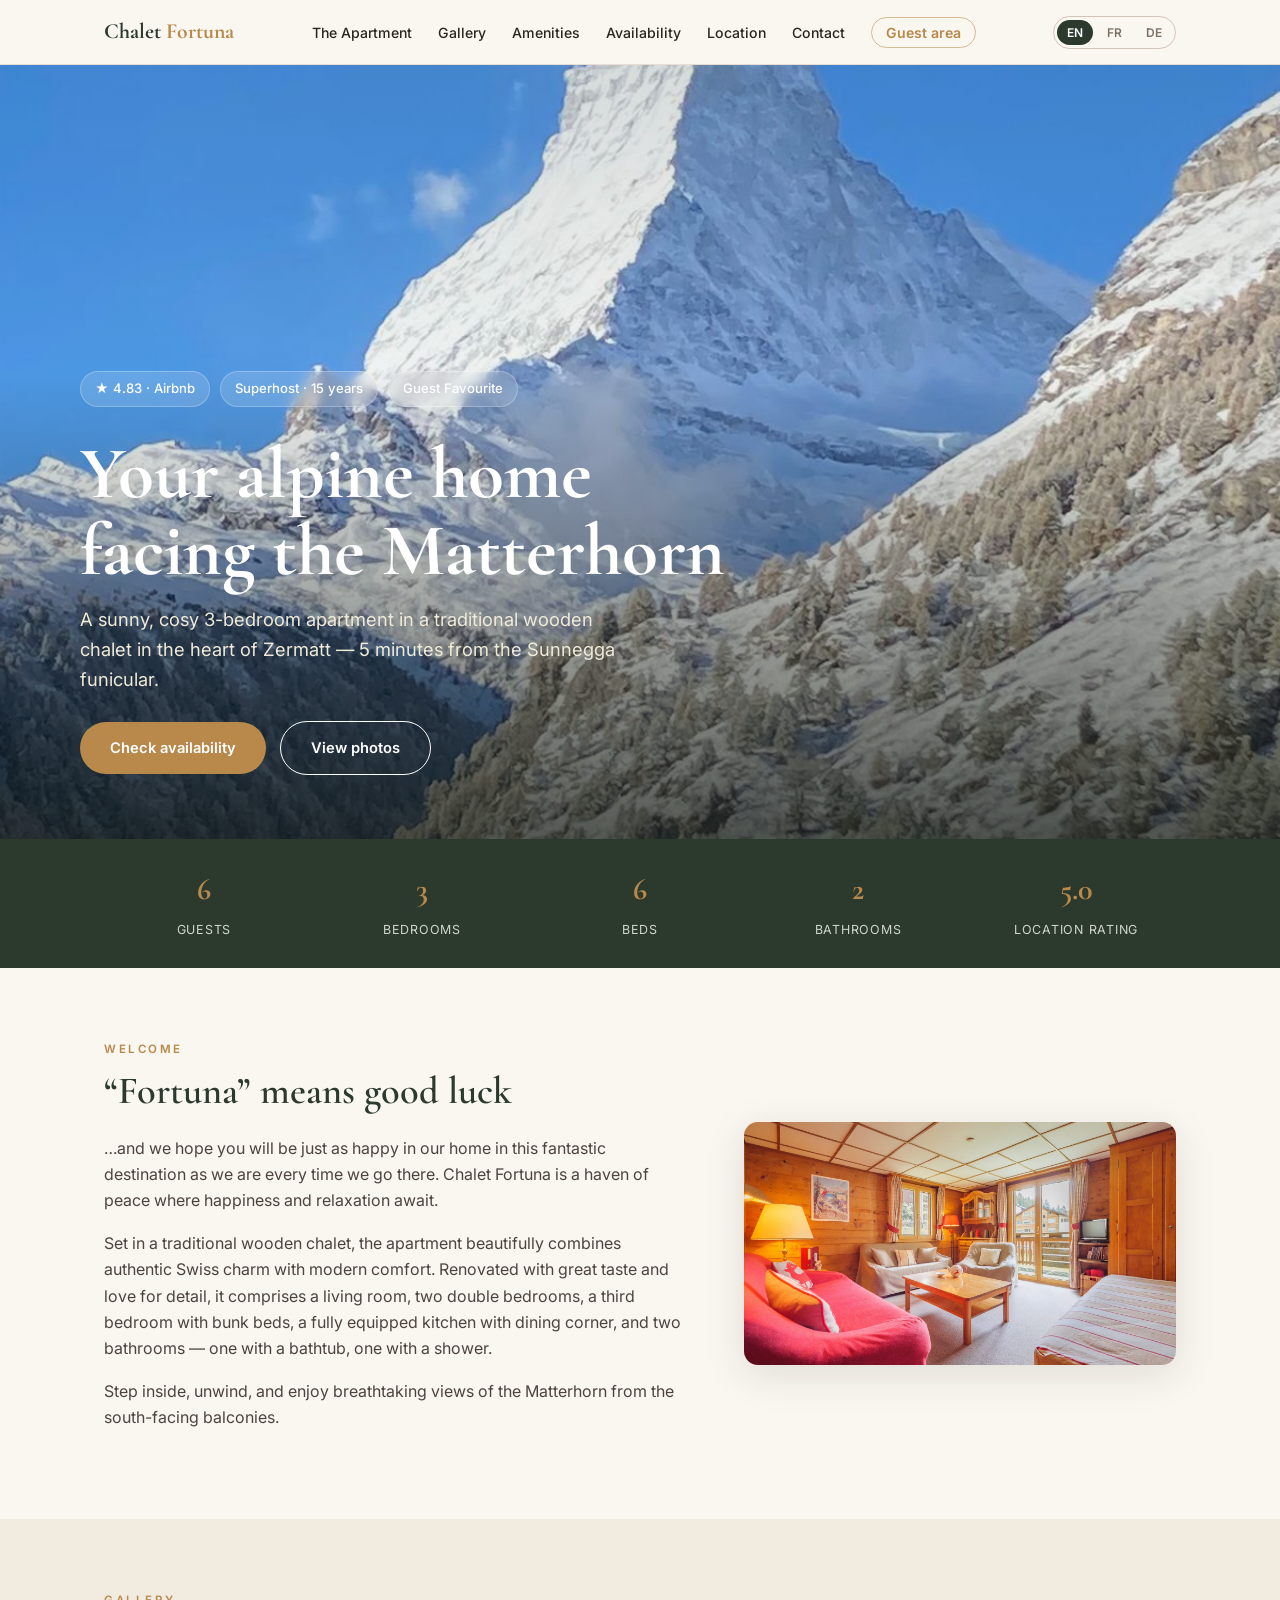
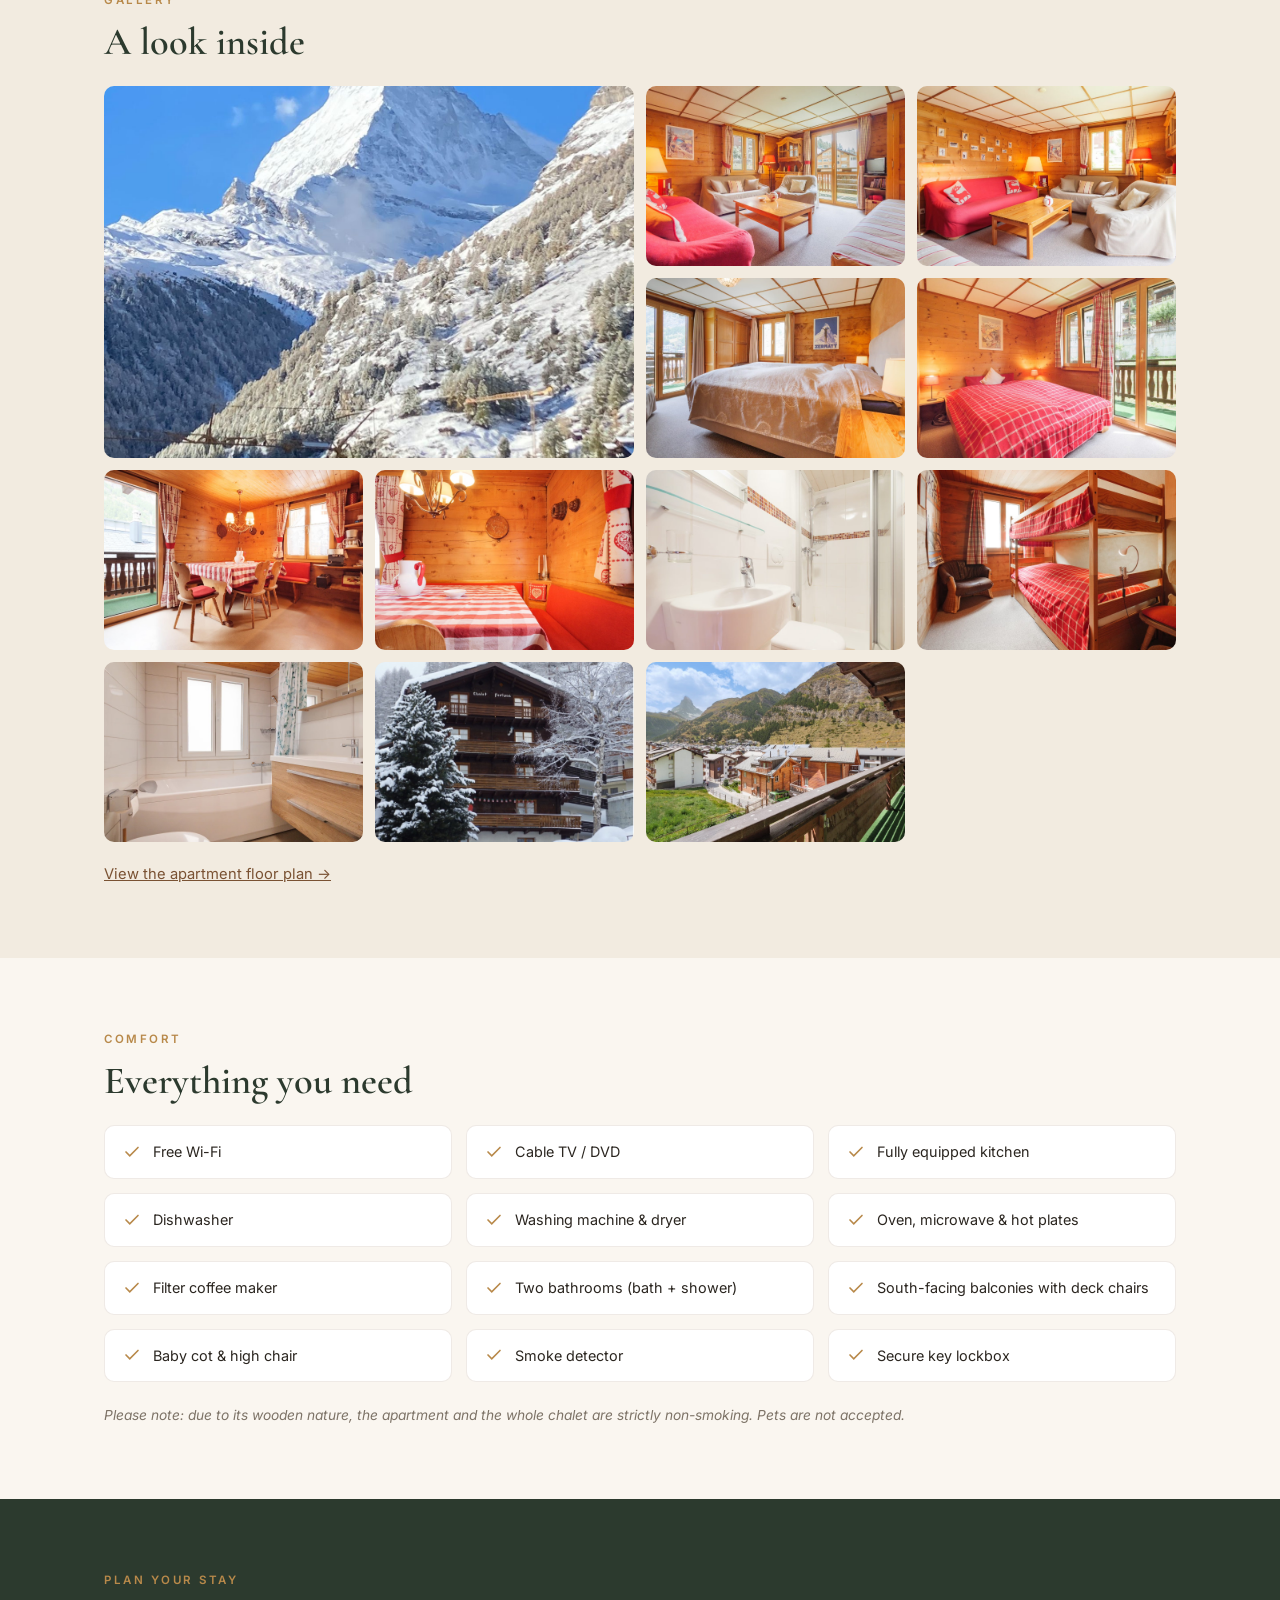
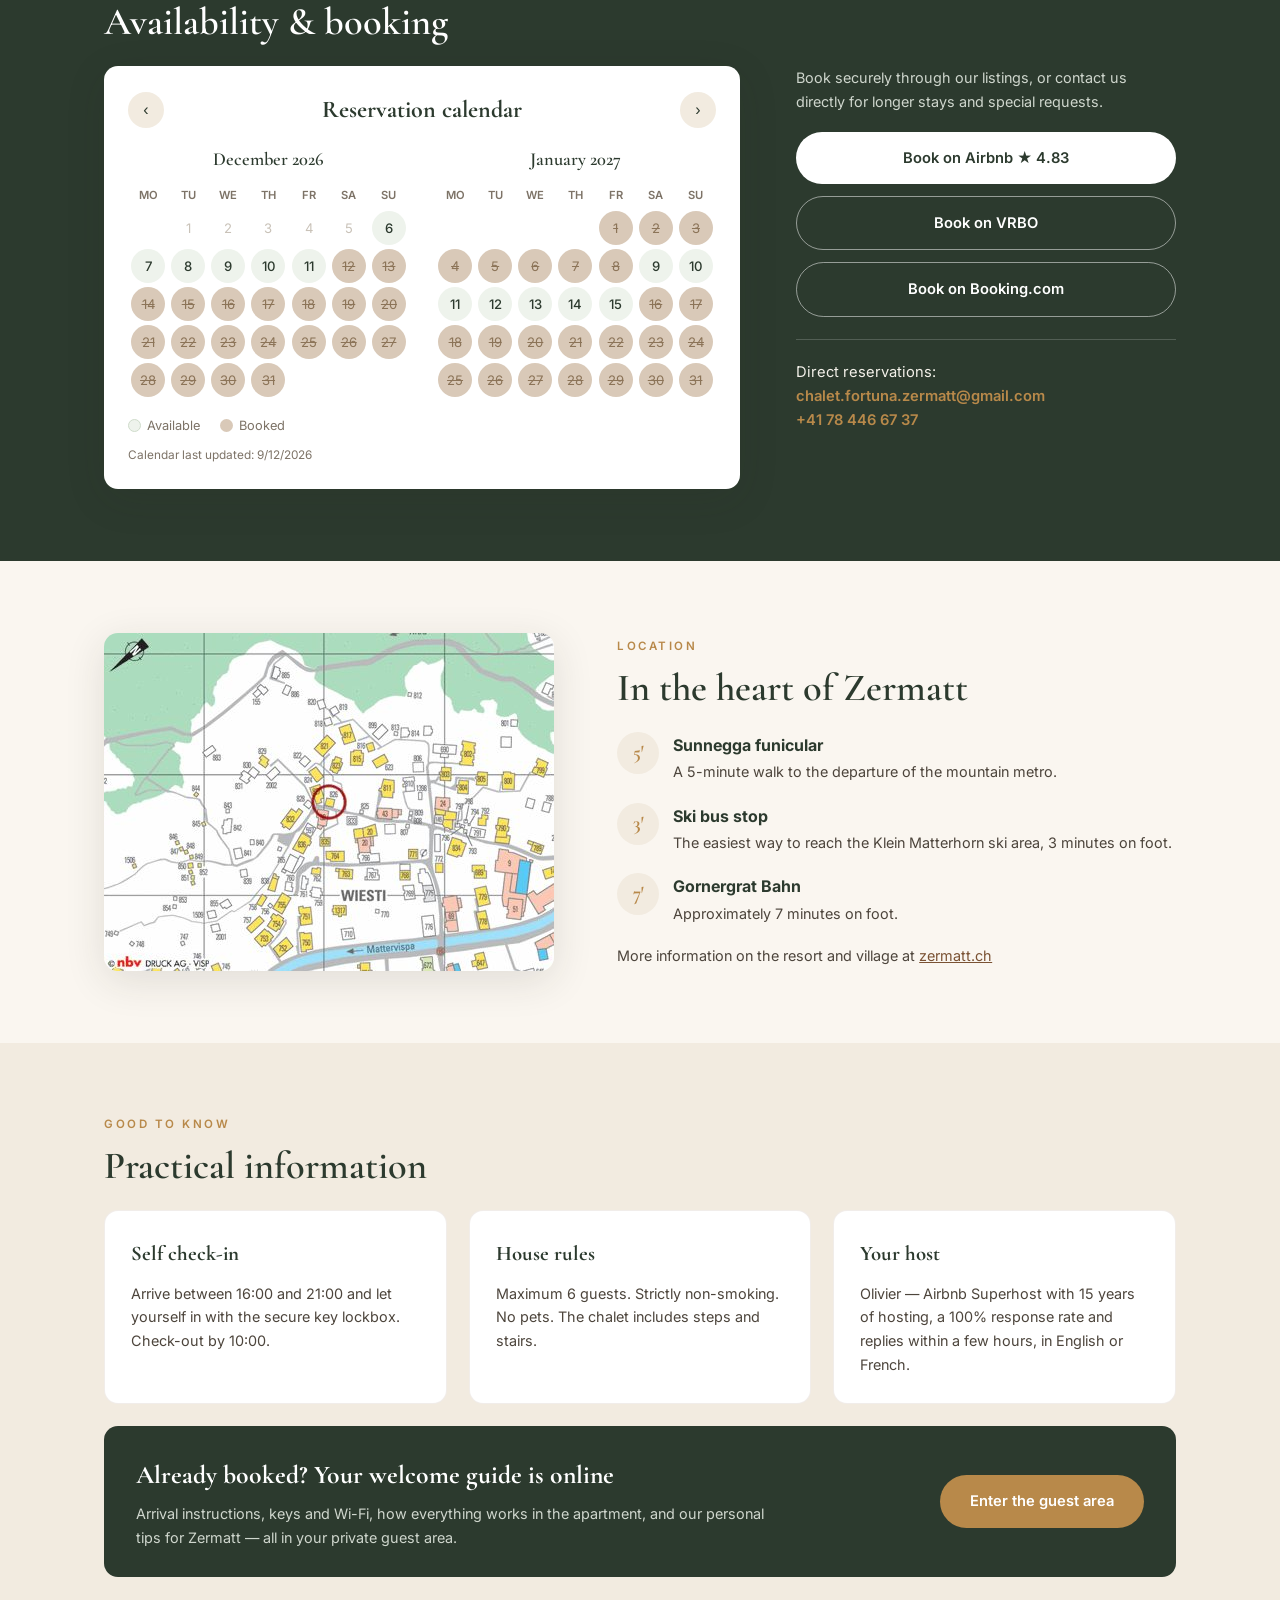
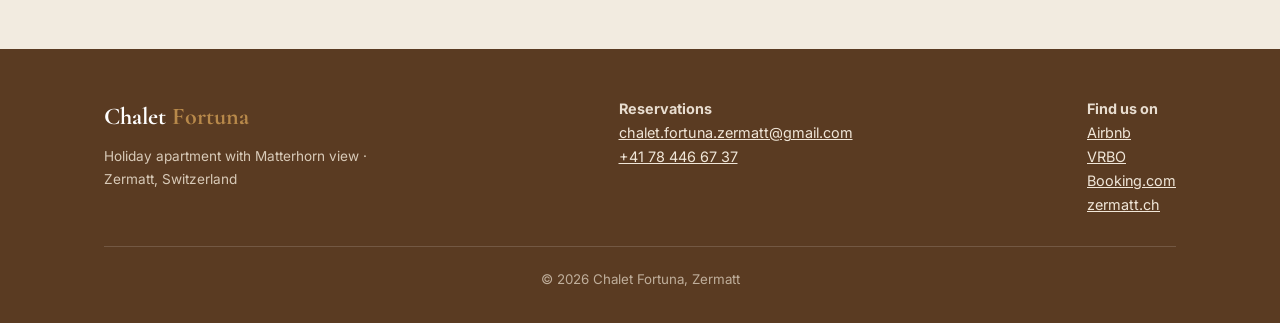
==== commit 7225bdd5: "Add files via upload" ====
--- a/index.html
+++ b/index.html
@@ -33,6 +33,8 @@
 .nav-links{display:flex;gap:26px;align-items:center;list-style:none}
 .nav-links a{text-decoration:none;font-size:.88rem;font-weight:500;color:var(--ink)}
 .nav-links a:hover{color:var(--gold)}
+.nav-links a.nav-guest{border:1px solid rgba(184,137,74,.55);border-radius:20px;padding:6px 14px;color:var(--gold);font-weight:600}
+.nav-links a.nav-guest:hover{background:var(--gold);color:#fff}
 .lang{display:flex;gap:4px;border:1px solid rgba(122,82,51,.3);border-radius:20px;padding:3px}
 .lang button{border:0;background:none;font:600 .75rem 'Inter';padding:5px 10px;border-radius:16px;cursor:pointer;color:var(--muted)}
 .lang button.active{background:var(--pine);color:#fff}
@@ -131,6 +133,10 @@
 .info-card{background:#fff;border-radius:var(--radius);padding:26px;border:1px solid rgba(122,82,51,.1)}
 .info-card h3{color:var(--pine);font-size:1.3rem;margin-bottom:10px}
 .info-card p{font-size:.9rem;color:#4d453c}
+.guest-cta{margin-top:22px;background:var(--pine);color:#f4f1ea;border-radius:var(--radius);padding:28px 32px;display:flex;align-items:center;justify-content:space-between;gap:28px;flex-wrap:wrap}
+.guest-cta h3{color:#fff;font-size:1.6rem;margin-bottom:6px}
+.guest-cta p{font-size:.9rem;color:#cfd6cd;max-width:640px}
+.guest-cta .btn{flex:none}
 
 /* FOOTER */
 footer{background:var(--wood-dark);color:#e8ddd0;padding:48px 0 32px}
@@ -164,6 +170,7 @@
       <li><a href="#booking" data-i18n="nav_booking">Availability</a></li>
       <li><a href="#location" data-i18n="nav_location">Location</a></li>
       <li><a href="#contact" data-i18n="nav_contact">Contact</a></li>
+      <li><a href="guest.html" class="nav-guest" data-i18n="nav_guest">Guest area</a></li>
     </ul>
     <div style="display:flex;gap:14px;align-items:center">
       <div class="lang">
@@ -307,6 +314,13 @@
       <div class="info-card"><h3 data-i18n="info2_t">House rules</h3><p data-i18n="info2_p">Maximum 6 guests. Strictly non-smoking. No pets. The chalet includes steps and stairs.</p></div>
       <div class="info-card"><h3 data-i18n="info3_t">Your host</h3><p data-i18n="info3_p">Olivier — Airbnb Superhost with 15 years of hosting, a 100% response rate and replies within a few hours, in English or French.</p></div>
     </div>
+    <div class="guest-cta">
+      <div>
+        <h3 data-i18n="guest_t">Already booked? Your welcome guide is online</h3>
+        <p data-i18n="guest_p">Arrival instructions, keys and Wi-Fi, how everything works in the apartment, and our personal tips for Zermatt — all in your private guest area.</p>
+      </div>
+      <a class="btn btn-gold" href="guest.html" data-i18n="guest_cta">Enter the guest area</a>
+    </div>
   </div>
 </section>
 
@@ -338,7 +352,10 @@
 /* ===================== I18N ===================== */
 const i18n = {
 en:{
-  nav_about:"The Apartment",nav_gallery:"Gallery",nav_amenities:"Amenities",nav_booking:"Availability",nav_location:"Location",nav_contact:"Contact",
+  nav_about:"The Apartment",nav_gallery:"Gallery",nav_amenities:"Amenities",nav_booking:"Availability",nav_location:"Location",nav_contact:"Contact",nav_guest:"Guest area",
+  guest_t:"Already booked? Your welcome guide is online",
+  guest_p:"Arrival instructions, keys and Wi-Fi, how everything works in the apartment, and our personal tips for Zermatt — all in your private guest area.",
+  guest_cta:"Enter the guest area",
   badge_superhost:"Superhost · 15 years",badge_fav:"Guest Favourite",
   hero_title:"Your alpine home<br>facing the Matterhorn",
   hero_tag:"A sunny, cosy 3-bedroom apartment in a traditional wooden chalet in the heart of Zermatt — 5 minutes from the Sunnegga funicular.",
@@ -370,7 +387,10 @@
   days:["Mo","Tu","We","Th","Fr","Sa","Su"]
 },
 fr:{
-  nav_about:"L'appartement",nav_gallery:"Galerie",nav_amenities:"Équipements",nav_booking:"Disponibilités",nav_location:"Situation",nav_contact:"Contact",
+  nav_about:"L'appartement",nav_gallery:"Galerie",nav_amenities:"Équipements",nav_booking:"Disponibilités",nav_location:"Situation",nav_contact:"Contact",nav_guest:"Espace voyageurs",
+  guest_t:"Déjà réservé ? Votre livret d'accueil est en ligne",
+  guest_p:"Instructions d'arrivée, clés et Wi-Fi, le fonctionnement de l'appartement et nos adresses préférées à Zermatt — le tout dans votre espace voyageurs privé.",
+  guest_cta:"Accéder à l'espace voyageurs",
   badge_superhost:"Superhôte · 15 ans",badge_fav:"Coup de cœur voyageurs",
   hero_title:"Votre refuge alpin<br>face au Cervin",
   hero_tag:"Un appartement ensoleillé et chaleureux de 3 chambres dans un chalet en bois traditionnel au cœur de Zermatt — à 5 minutes du funiculaire de Sunnegga.",
@@ -402,7 +422,10 @@
   days:["Lu","Ma","Me","Je","Ve","Sa","Di"]
 },
 de:{
-  nav_about:"Die Wohnung",nav_gallery:"Galerie",nav_amenities:"Ausstattung",nav_booking:"Verfügbarkeit",nav_location:"Lage",nav_contact:"Kontakt",
+  nav_about:"Die Wohnung",nav_gallery:"Galerie",nav_amenities:"Ausstattung",nav_booking:"Verfügbarkeit",nav_location:"Lage",nav_contact:"Kontakt",nav_guest:"Gästebereich",
+  guest_t:"Schon gebucht? Ihr Willkommensheft ist online",
+  guest_p:"Anreise, Schlüssel und WLAN, wie alles in der Wohnung funktioniert, und unsere persönlichen Zermatt-Tipps — alles in Ihrem privaten Gästebereich.",
+  guest_cta:"Zum Gästebereich",
   badge_superhost:"Superhost · 15 Jahre",badge_fav:"Gästeliebling",
   hero_title:"Ihr alpines Zuhause<br>mit Blick aufs Matterhorn",
   hero_tag:"Eine sonnige, gemütliche 3-Zimmer-Wohnung in einem traditionellen Holzchalet im Herzen von Zermatt — 5 Minuten von der Sunnegga-Bahn entfernt.",
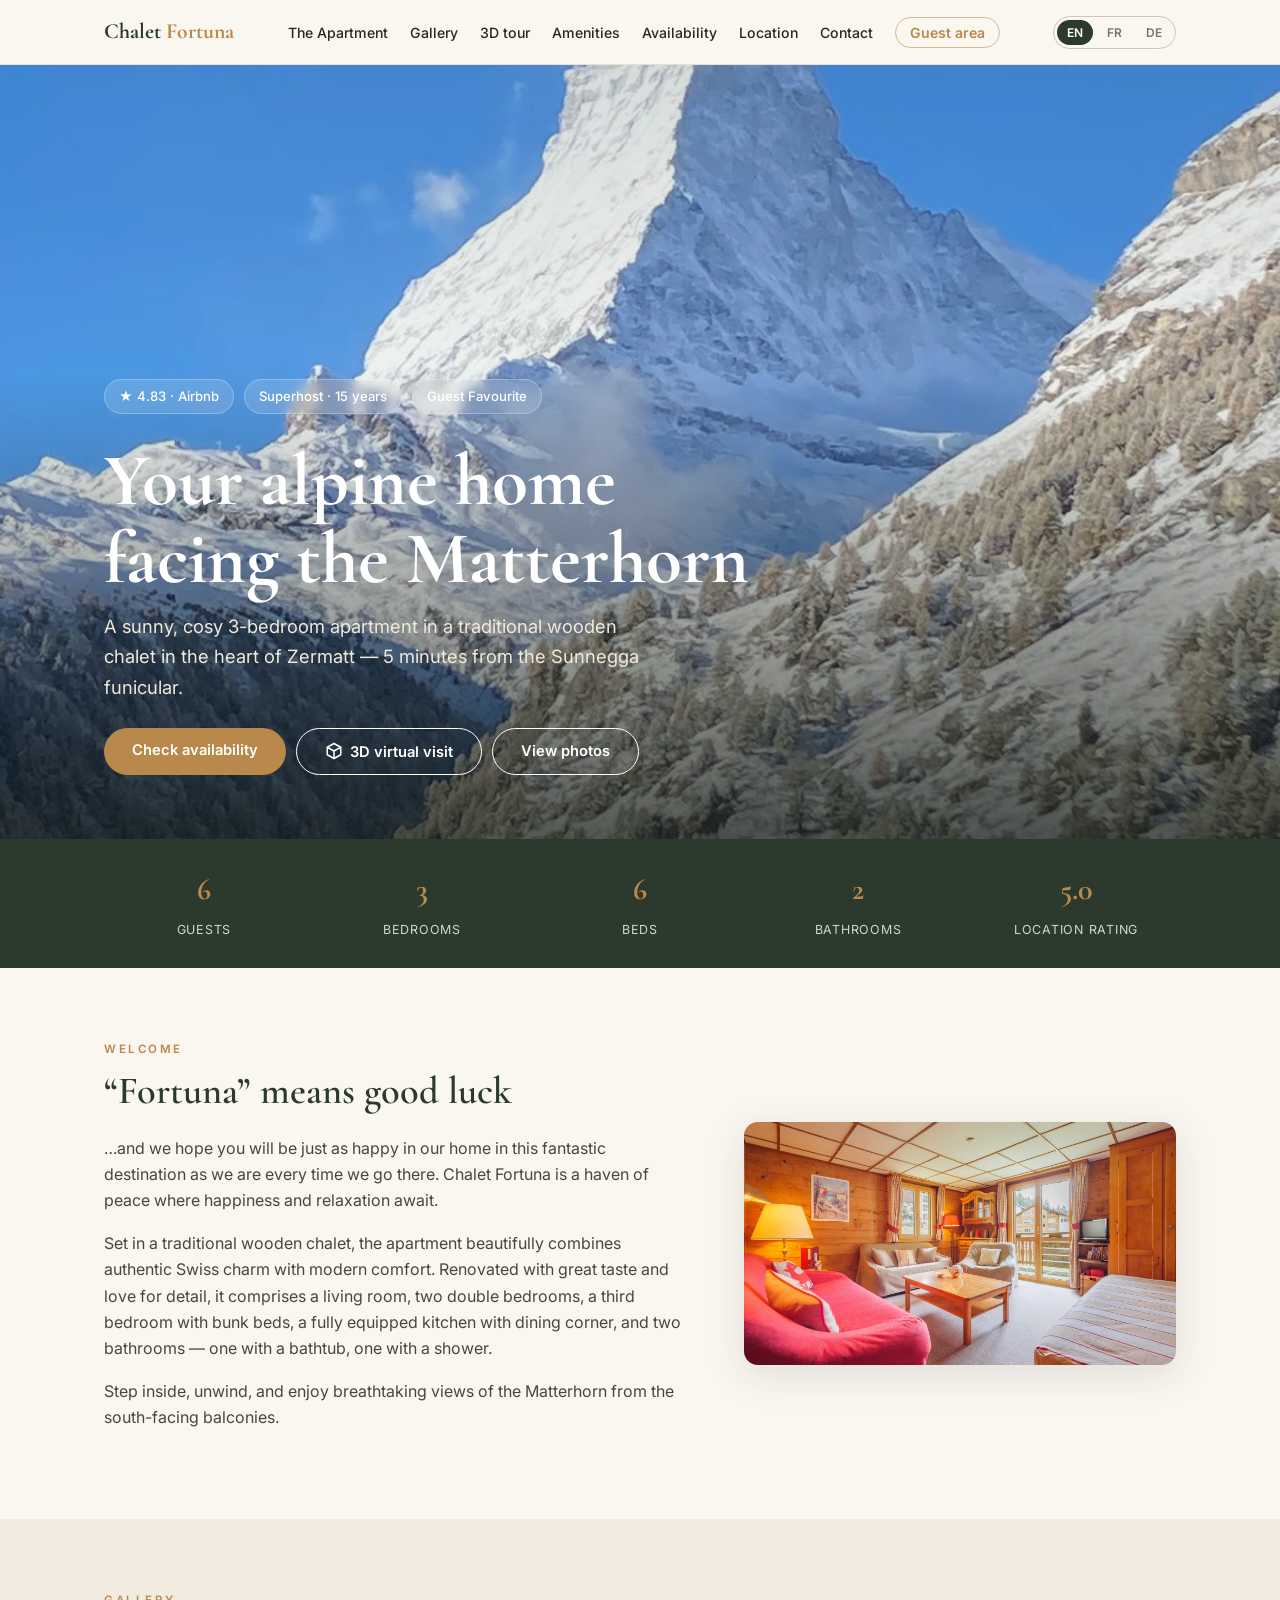
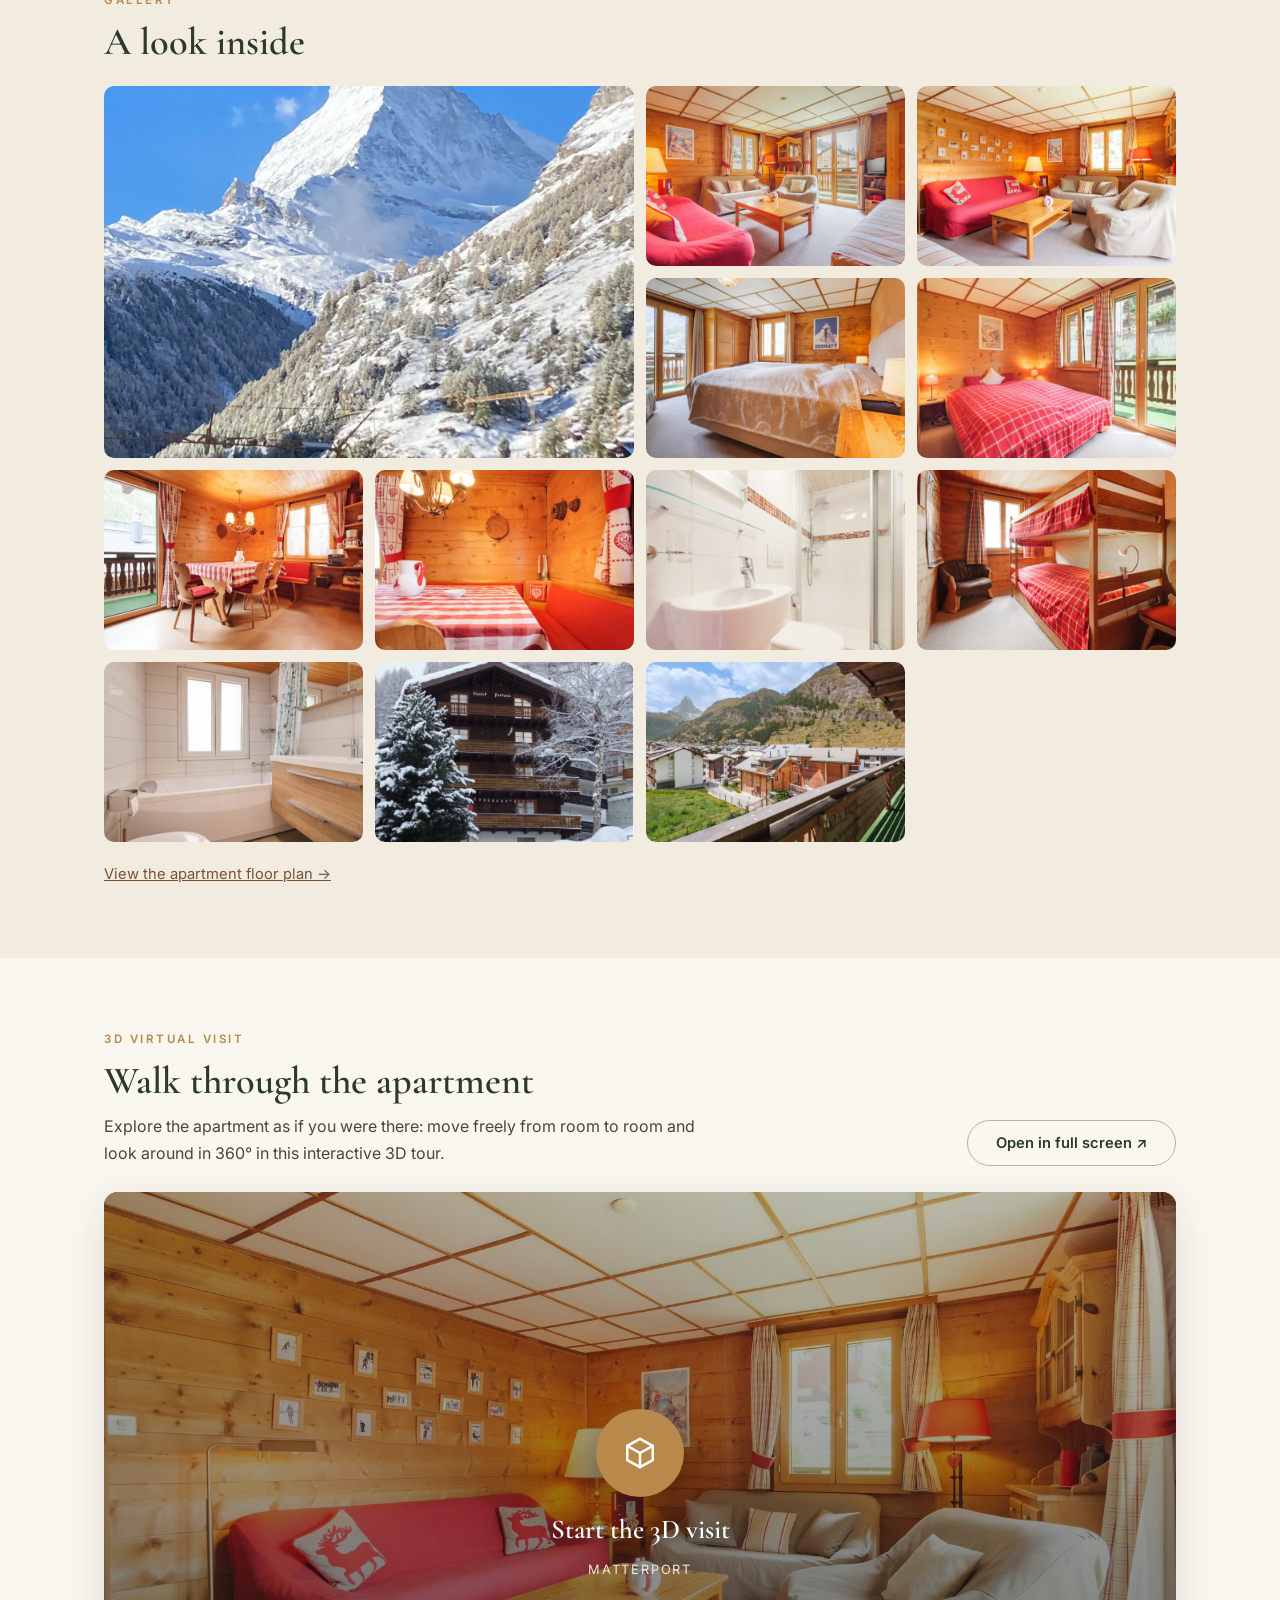
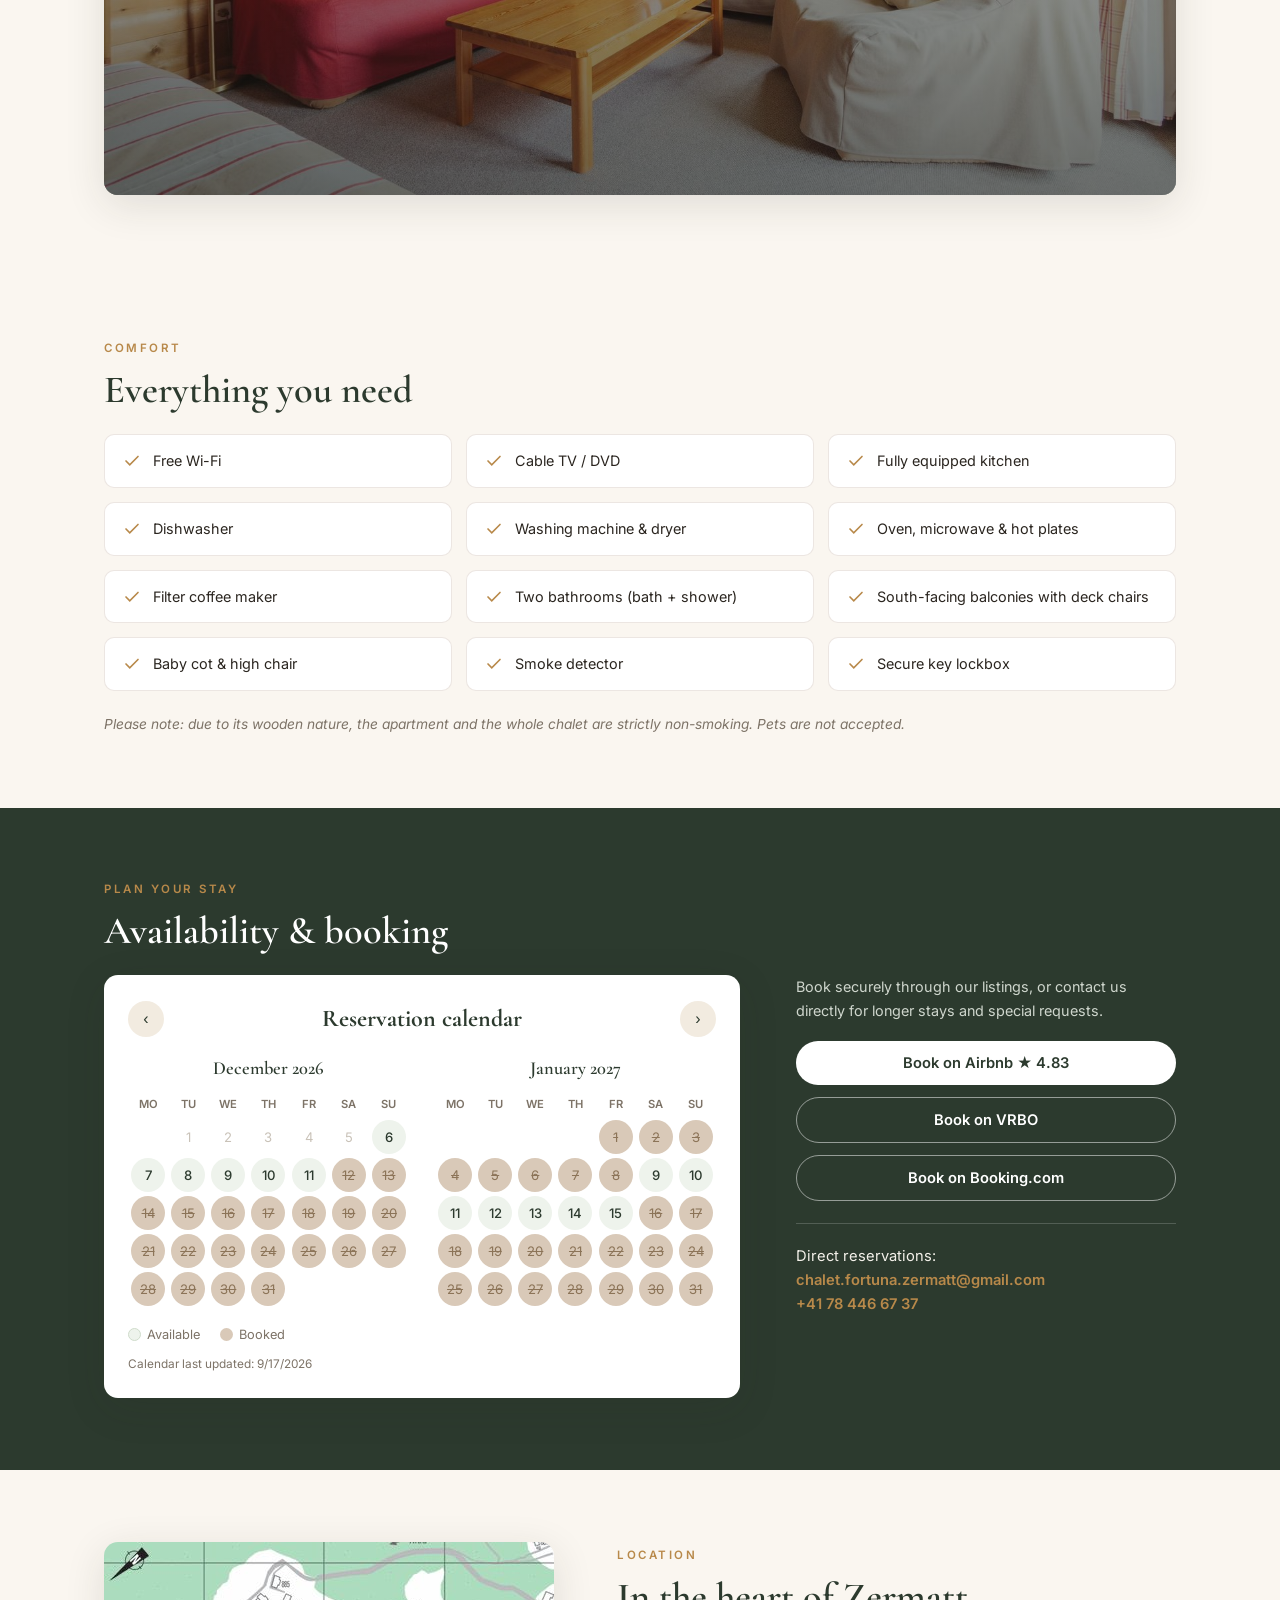
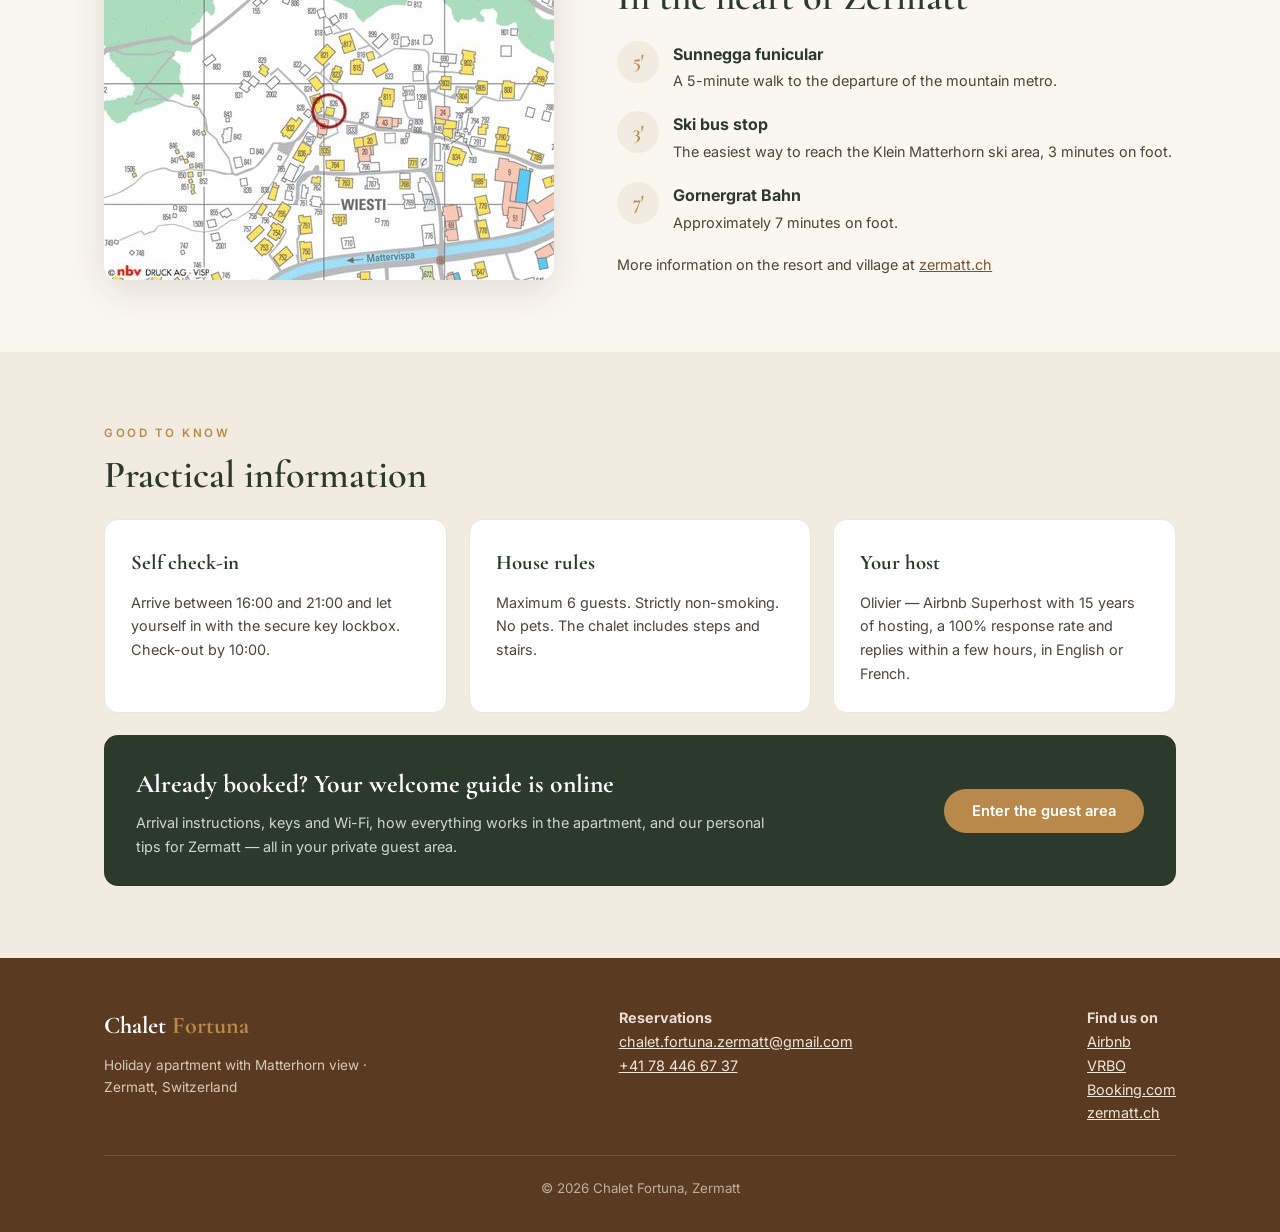
==== commit e95f428e: "Add files via upload" ====
--- a/index.html
+++ b/index.html
@@ -8,83 +8,66 @@
 <link rel="preconnect" href="https://fonts.googleapis.com">
 <link rel="preconnect" href="https://fonts.gstatic.com" crossorigin>
 <link href="https://fonts.googleapis.com/css2?family=Cormorant+Garamond:wght@500;600;700&family=Inter:wght@400;500;600&display=swap" rel="stylesheet">
+<link rel="icon" href="favicon.svg" type="image/svg+xml">
+<meta name="theme-color" content="#2c3a2e">
+<link rel="stylesheet" href="fortuna.css?v=2026-09-17">
 <style>
-:root{
-  --pine:#2c3a2e; --wood:#7a5233; --wood-dark:#5a3b22; --cream:#faf6f0; --cream-2:#f2ebe0;
-  --ink:#2b2620; --muted:#7d7367; --gold:#b8894a; --white:#fff; --booked:#d9c9b8;
-  --radius:14px; --shadow:0 10px 40px rgba(43,38,32,.12);
-}
-*{margin:0;padding:0;box-sizing:border-box}
-html{scroll-behavior:smooth}
-body{font-family:'Inter',sans-serif;color:var(--ink);background:var(--cream);line-height:1.65}
-h1,h2,h3,.serif{font-family:'Cormorant Garamond',serif}
-img{max-width:100%;display:block}
-a{color:var(--wood)}
-.container{max-width:1120px;margin:0 auto;padding:0 24px}
+/* Page-specific styles only — colours, fonts, nav, buttons and footer live in fortuna.css */
 section{padding:72px 0}
-.section-label{letter-spacing:.22em;text-transform:uppercase;font-size:.72rem;font-weight:600;color:var(--gold);margin-bottom:10px}
-h2{font-size:2.4rem;font-weight:600;color:var(--pine);margin-bottom:22px;line-height:1.15}
-
-/* NAV */
-nav{position:sticky;top:0;z-index:50;background:rgba(250,246,240,.92);backdrop-filter:blur(10px);border-bottom:1px solid rgba(122,82,51,.15)}
-.nav-inner{display:flex;align-items:center;justify-content:space-between;height:64px}
-.brand{font-family:'Cormorant Garamond',serif;font-size:1.35rem;font-weight:700;color:var(--pine);text-decoration:none}
-.brand span{color:var(--gold)}
-.nav-links{display:flex;gap:26px;align-items:center;list-style:none}
-.nav-links a{text-decoration:none;font-size:.88rem;font-weight:500;color:var(--ink)}
-.nav-links a:hover{color:var(--gold)}
-.nav-links a.nav-guest{border:1px solid rgba(184,137,74,.55);border-radius:20px;padding:6px 14px;color:var(--gold);font-weight:600}
-.nav-links a.nav-guest:hover{background:var(--gold);color:#fff}
-.lang{display:flex;gap:4px;border:1px solid rgba(122,82,51,.3);border-radius:20px;padding:3px}
-.lang button{border:0;background:none;font:600 .75rem 'Inter';padding:5px 10px;border-radius:16px;cursor:pointer;color:var(--muted)}
-.lang button.active{background:var(--pine);color:#fff}
-.burger{display:none;background:none;border:0;font-size:1.5rem;cursor:pointer;color:var(--pine)}
+h2{font-size:2.4rem;font-weight:600;margin-bottom:22px;line-height:1.15}
 
 /* HERO */
 .hero{position:relative;min-height:86vh;display:flex;align-items:flex-end;background:url('images/view.jpg') center 35%/cover no-repeat}
 .hero::after{content:"";position:absolute;inset:0;background:linear-gradient(180deg,rgba(20,25,20,.15) 0%,rgba(20,25,20,.05) 40%,rgba(20,25,20,.72) 100%)}
-.hero-content{position:relative;z-index:2;color:#fff;padding:0 0 64px;width:100%}
-.hero h1{font-size:clamp(2.6rem,6vw,4.6rem);font-weight:700;line-height:1.05}
+.hero-content{position:relative;z-index:2;color:#fff;padding-bottom:64px;width:100%}
+.hero h1{font-size:clamp(2.6rem,6vw,4.6rem);font-weight:700;line-height:1.05;color:#fff}
 .hero p.tag{font-size:1.15rem;margin:14px 0 26px;max-width:560px;color:#f0ead9}
 .hero-badges{display:flex;flex-wrap:wrap;gap:10px;margin-bottom:28px}
-.badge{background:rgba(255,255,255,.14);backdrop-filter:blur(6px);border:1px solid rgba(255,255,255,.25);border-radius:20px;padding:6px 14px;font-size:.82rem;font-weight:500}
-.btn{display:inline-block;padding:14px 30px;border-radius:30px;text-decoration:none;font-weight:600;font-size:.92rem;transition:.2s}
-.btn-gold{background:var(--gold);color:#fff}
-.btn-gold:hover{background:#a2763b}
-.btn-outline{border:1.5px solid #fff;color:#fff;margin-left:10px}
-.btn-outline:hover{background:#fff;color:var(--pine)}
+.badge{background:rgba(255,255,255,.14);-webkit-backdrop-filter:blur(6px);backdrop-filter:blur(6px);border:1px solid rgba(255,255,255,.25);border-radius:20px;padding:6px 14px;font-size:.82rem;font-weight:500}
+.hero-cta{display:flex;flex-wrap:wrap;gap:10px}
+.btn svg{vertical-align:-3px;margin-right:7px}
 
 /* STATS */
 .stats{background:var(--pine);color:#fff;padding:26px 0}
 .stats-grid{display:grid;grid-template-columns:repeat(5,1fr);gap:18px;text-align:center}
-.stat b{display:block;font-family:'Cormorant Garamond';font-size:1.9rem;color:var(--gold)}
-.stat span{font-size:.78rem;letter-spacing:.06em;text-transform:uppercase;color:#cfd6cd}
+.stat b{display:block;font-family:var(--serif);font-size:1.9rem;color:var(--gold)}
+.stat span{font-size:.78rem;letter-spacing:.06em;text-transform:uppercase;color:var(--on-dark)}
 
 /* ABOUT */
 .about-grid{display:grid;grid-template-columns:1.15fr .85fr;gap:56px;align-items:center}
 .about-grid img{border-radius:var(--radius);box-shadow:var(--shadow)}
-.about p{margin-bottom:16px;color:#4d453c}
+.about p{margin-bottom:16px;color:var(--ink-soft)}
 
 /* GALLERY */
 .gallery{background:var(--cream-2)}
 .gal-grid{display:grid;grid-template-columns:repeat(4,1fr);grid-auto-rows:180px;gap:12px}
-.gal-grid a{overflow:hidden;border-radius:10px;display:block}
+.gal-grid a{overflow:hidden;border-radius:var(--radius-sm);display:block}
 .gal-grid img{width:100%;height:100%;object-fit:cover;transition:transform .4s}
 .gal-grid a:hover img{transform:scale(1.06)}
 .gal-grid a:nth-child(1){grid-column:span 2;grid-row:span 2}
 .plan-link{margin-top:20px;font-size:.92rem}
-
-/* LIGHTBOX */
-.lightbox{position:fixed;inset:0;background:rgba(20,18,15,.93);z-index:100;display:none;align-items:center;justify-content:center;flex-direction:column}
-.lightbox.open{display:flex}
-.lightbox img{max-width:90vw;max-height:82vh;border-radius:8px}
 .lightbox .lb-close{position:absolute;top:20px;right:28px;color:#fff;font-size:2rem;background:none;border:0;cursor:pointer}
 .lb-nav{position:absolute;top:50%;transform:translateY(-50%);background:rgba(255,255,255,.12);color:#fff;border:0;font-size:1.6rem;width:48px;height:48px;border-radius:50%;cursor:pointer}
 .lb-prev{left:20px}.lb-next{right:20px}
 
+/* 3D TOUR */
+.tour-head{display:flex;justify-content:space-between;align-items:flex-end;gap:28px;flex-wrap:wrap;margin-bottom:26px}
+.tour-head h2{margin-bottom:10px}
+.tour-head p{color:var(--ink-soft);max-width:620px}
+.tour-frame{position:relative;aspect-ratio:16/9;border-radius:var(--radius);overflow:hidden;box-shadow:var(--shadow);background:var(--pine)}
+.tour-frame iframe{position:absolute;inset:0;width:100%;height:100%;border:0}
+.tour-poster{position:absolute;inset:0;width:100%;height:100%;border:0;cursor:pointer;padding:0;color:#fff;font-family:var(--sans);
+  background:linear-gradient(180deg,rgba(20,25,20,.25),rgba(20,25,20,.62)),url('images/living2.jpg') center/cover no-repeat;
+  display:flex;flex-direction:column;align-items:center;justify-content:center;gap:16px;transition:.3s}
+.tour-poster:hover{filter:brightness(1.08)}
+.tour-play{width:88px;height:88px;border-radius:50%;background:var(--gold);display:flex;align-items:center;justify-content:center;box-shadow:0 8px 30px rgba(0,0,0,.35);transition:transform .25s}
+.tour-poster:hover .tour-play{transform:scale(1.07)}
+.tour-poster b{font-family:var(--serif);font-size:1.7rem;font-weight:600;text-shadow:0 1px 12px rgba(20,25,20,.6)}
+.tour-poster small{font-size:.8rem;letter-spacing:.14em;text-transform:uppercase;color:#f0ead9}
+
 /* AMENITIES */
 .amen-grid{display:grid;grid-template-columns:repeat(3,1fr);gap:14px}
-.amen{background:#fff;border:1px solid rgba(122,82,51,.12);border-radius:10px;padding:14px 18px;font-size:.9rem;display:flex;gap:12px;align-items:center}
+.amen{background:#fff;border:1px solid var(--line);border-radius:var(--radius-sm);padding:14px 18px;font-size:.9rem;display:flex;gap:12px;align-items:center}
 .amen svg{flex:none;color:var(--gold)}
 .note{margin-top:22px;font-size:.86rem;color:var(--muted);font-style:italic}
 
@@ -94,28 +77,25 @@
 .book-grid{display:grid;grid-template-columns:1fr 380px;gap:56px;align-items:start}
 .cal-wrap{background:#fff;color:var(--ink);border-radius:var(--radius);padding:24px;box-shadow:var(--shadow)}
 .cal-head{display:flex;justify-content:space-between;align-items:center;margin-bottom:14px}
-.cal-head h3{font-size:1.5rem;color:var(--pine)}
+.cal-head h3{font-size:1.5rem}
 .cal-head button{background:var(--cream-2);border:0;width:36px;height:36px;border-radius:50%;cursor:pointer;font-size:1rem;color:var(--pine)}
+.cal-head button:hover{background:var(--cream-3)}
 .cal-months{display:grid;grid-template-columns:1fr 1fr;gap:26px}
 .cal-month table{width:100%;border-collapse:collapse;font-size:.82rem}
-.cal-month caption{font-weight:600;margin-bottom:8px;font-family:'Cormorant Garamond';font-size:1.15rem;color:var(--pine)}
+.cal-month caption{font-weight:600;margin-bottom:8px;font-family:var(--serif);font-size:1.15rem;color:var(--pine)}
 .cal-month th{font-weight:600;color:var(--muted);padding:4px 0;font-size:.7rem;text-transform:uppercase}
 .cal-month td{text-align:center;padding:0}
 .cal-month td div{width:34px;height:34px;line-height:34px;margin:2px auto;border-radius:50%}
-td.free div{background:#eef3ec;color:var(--pine);font-weight:500}
+td.free div{background:var(--pine-soft);color:var(--pine);font-weight:500}
 td.booked div{background:var(--booked);color:#8c7458;text-decoration:line-through}
 td.past div{color:#c9c2b8}
 .cal-legend{display:flex;gap:20px;margin-top:16px;font-size:.8rem;color:var(--muted)}
 .cal-legend i{display:inline-block;width:13px;height:13px;border-radius:50%;margin-right:6px;vertical-align:-2px}
-.cal-legend .i-free{background:#eef3ec;border:1px solid #cfdccb}
+.cal-legend .i-free{background:var(--pine-soft);border:1px solid #cfdccb}
 .cal-legend .i-booked{background:var(--booked)}
 .cal-updated{margin-top:10px;font-size:.74rem;color:var(--muted)}
-.book-side .btn{display:block;text-align:center;margin-bottom:12px;margin-left:0}
-.btn-white{background:#fff;color:var(--pine)}
-.btn-white:hover{background:var(--cream-2)}
-.btn-ghost{border:1.5px solid rgba(255,255,255,.5);color:#fff}
-.btn-ghost:hover{background:rgba(255,255,255,.1)}
-.book-side p{font-size:.9rem;color:#cfd6cd;margin-bottom:18px}
+.book-side .btn{display:block;margin-bottom:12px}
+.book-side p{font-size:.9rem;color:var(--on-dark);margin-bottom:18px}
 .book-side .direct{margin-top:22px;padding-top:20px;border-top:1px solid rgba(255,255,255,.18);font-size:.92rem}
 .book-side .direct a{color:var(--gold);text-decoration:none;font-weight:600}
 
@@ -124,26 +104,19 @@
 .loc-grid img{border-radius:var(--radius);box-shadow:var(--shadow)}
 .loc-item{display:flex;gap:14px;margin-bottom:18px}
 .loc-item b{display:block;color:var(--pine)}
-.loc-item span{font-size:.9rem;color:#4d453c}
-.loc-num{flex:none;width:42px;height:42px;border-radius:50%;background:var(--cream-2);color:var(--gold);display:flex;align-items:center;justify-content:center;font-family:'Cormorant Garamond';font-weight:700;font-size:1.2rem}
+.loc-item span{font-size:.9rem;color:var(--ink-soft)}
+.loc-num{flex:none;width:42px;height:42px;border-radius:50%;background:var(--cream-2);color:var(--gold);display:flex;align-items:center;justify-content:center;font-family:var(--serif);font-weight:700;font-size:1.2rem}
 
 /* INFO */
 .info{background:var(--cream-2)}
 .info-grid{display:grid;grid-template-columns:repeat(3,1fr);gap:22px}
-.info-card{background:#fff;border-radius:var(--radius);padding:26px;border:1px solid rgba(122,82,51,.1)}
-.info-card h3{color:var(--pine);font-size:1.3rem;margin-bottom:10px}
-.info-card p{font-size:.9rem;color:#4d453c}
+.info-card{background:#fff;border-radius:var(--radius);padding:26px;border:1px solid var(--line)}
+.info-card h3{font-size:1.3rem;margin-bottom:10px}
+.info-card p{font-size:.9rem;color:var(--ink-soft)}
 .guest-cta{margin-top:22px;background:var(--pine);color:#f4f1ea;border-radius:var(--radius);padding:28px 32px;display:flex;align-items:center;justify-content:space-between;gap:28px;flex-wrap:wrap}
 .guest-cta h3{color:#fff;font-size:1.6rem;margin-bottom:6px}
-.guest-cta p{font-size:.9rem;color:#cfd6cd;max-width:640px}
+.guest-cta p{font-size:.9rem;color:var(--on-dark);max-width:640px}
 .guest-cta .btn{flex:none}
-
-/* FOOTER */
-footer{background:var(--wood-dark);color:#e8ddd0;padding:48px 0 32px}
-.foot-grid{display:flex;justify-content:space-between;flex-wrap:wrap;gap:28px;margin-bottom:30px}
-footer a{color:#f0e6d8}
-footer .brand{color:#fff;font-size:1.5rem}
-footer small{color:#bfae9b;display:block;text-align:center;border-top:1px solid rgba(255,255,255,.15);padding-top:22px}
 
 @media(max-width:900px){
   .about-grid,.book-grid,.loc-grid{grid-template-columns:1fr}
@@ -151,11 +124,15 @@
   .amen-grid,.info-grid{grid-template-columns:1fr 1fr}
   .stats-grid{grid-template-columns:repeat(3,1fr);row-gap:20px}
   .cal-months{grid-template-columns:1fr}
-  .nav-links{display:none;position:absolute;top:64px;left:0;right:0;background:var(--cream);flex-direction:column;padding:18px;border-bottom:1px solid rgba(122,82,51,.2)}
-  .nav-links.open{display:flex}
-  .burger{display:block}
-}
-@media(max-width:560px){.amen-grid,.info-grid{grid-template-columns:1fr}}
+}
+@media(max-width:560px){
+  .amen-grid,.info-grid{grid-template-columns:1fr}
+  section{padding:56px 0}
+  h2{font-size:2rem}
+  .tour-frame{aspect-ratio:4/5}
+  .tour-play{width:72px;height:72px}
+  .tour-poster b{font-size:1.4rem}
+}
 </style>
 </head>
 <body>
@@ -166,6 +143,7 @@
     <ul class="nav-links" id="navLinks">
       <li><a href="#about" data-i18n="nav_about">The Apartment</a></li>
       <li><a href="#gallery" data-i18n="nav_gallery">Gallery</a></li>
+      <li><a href="#tour" data-i18n="nav_tour">3D tour</a></li>
       <li><a href="#amenities" data-i18n="nav_amenities">Amenities</a></li>
       <li><a href="#booking" data-i18n="nav_booking">Availability</a></li>
       <li><a href="#location" data-i18n="nav_location">Location</a></li>
@@ -192,8 +170,11 @@
     </div>
     <h1 data-i18n="hero_title">Your alpine home<br>facing the Matterhorn</h1>
     <p class="tag" data-i18n="hero_tag">A sunny, cosy 3-bedroom apartment in a traditional wooden chalet in the heart of Zermatt — 5 minutes from the Sunnegga funicular.</p>
-    <a href="#booking" class="btn btn-gold" data-i18n="hero_cta">Check availability</a>
-    <a href="#gallery" class="btn btn-outline" data-i18n="hero_cta2">View photos</a>
+    <div class="hero-cta">
+      <a href="#booking" class="btn btn-gold" data-i18n="hero_cta">Check availability</a>
+      <a href="#tour" class="btn btn-outline"><svg width="18" height="18" viewBox="0 0 24 24" fill="none" stroke="currentColor" stroke-width="2" stroke-linecap="round" stroke-linejoin="round" aria-hidden="true"><path d="M12 2 3 7v10l9 5 9-5V7z"/><path d="m3 7 9 5 9-5M12 12v10"/></svg><span data-i18n="hero_cta3">3D virtual visit</span></a>
+      <a href="#gallery" class="btn btn-outline" data-i18n="hero_cta2">View photos</a>
+    </div>
   </div>
 </header>
 
@@ -249,6 +230,26 @@
   <button class="lb-nav lb-next" id="lbNext">›</button>
 </div>
 
+<section id="tour">
+  <div class="container">
+    <div class="tour-head">
+      <div>
+        <div class="section-label" data-i18n="tour_label">3D virtual visit</div>
+        <h2 data-i18n="tour_title">Walk through the apartment</h2>
+        <p data-i18n="tour_p">Explore the apartment as if you were there: move freely from room to room and look around in 360° in this interactive 3D tour.</p>
+      </div>
+      <a class="btn btn-ghost" id="tourLink" href="https://my.matterport.com/show/?m=6ndDJUqfJSH" target="_blank" rel="noopener" data-i18n="tour_full">Open in full screen ↗</a>
+    </div>
+    <div class="tour-frame" id="tourFrame">
+      <button class="tour-poster" id="tourPoster" type="button">
+        <span class="tour-play"><svg width="34" height="34" viewBox="0 0 24 24" fill="none" stroke="#fff" stroke-width="1.8" stroke-linecap="round" stroke-linejoin="round" aria-hidden="true"><path d="M12 2 3 7v10l9 5 9-5V7z"/><path d="m3 7 9 5 9-5M12 12v10"/></svg></span>
+        <b data-i18n="tour_start">Start the 3D visit</b>
+        <small>Matterport</small>
+      </button>
+    </div>
+  </div>
+</section>
+
 <section id="amenities">
   <div class="container">
     <div class="section-label" data-i18n="amen_label">Comfort</div>
@@ -258,7 +259,7 @@
   </div>
 </section>
 
-<section id="booking" class="book">
+<section id="booking" class="book on-dark">
   <div class="container">
     <div class="section-label" data-i18n="book_label">Plan your stay</div>
     <h2 data-i18n="book_title">Availability &amp; booking</h2>
@@ -300,7 +301,7 @@
       <div class="loc-item"><div class="loc-num">5′</div><div><b data-i18n="loc1_t">Sunnegga funicular</b><span data-i18n="loc1_s">A 5-minute walk to the departure of the mountain metro.</span></div></div>
       <div class="loc-item"><div class="loc-num">3′</div><div><b data-i18n="loc2_t">Ski bus stop</b><span data-i18n="loc2_s">The easiest way to reach the Klein Matterhorn ski area, 3 minutes on foot.</span></div></div>
       <div class="loc-item"><div class="loc-num">7′</div><div><b data-i18n="loc3_t">Gornergrat Bahn</b><span data-i18n="loc3_s">Approximately 7 minutes on foot.</span></div></div>
-      <p style="font-size:.9rem;color:#4d453c"><span data-i18n="loc_more">More information on the resort and village at</span> <a href="https://www.zermatt.ch" target="_blank" rel="noopener">zermatt.ch</a></p>
+      <p style="font-size:.9rem;color:var(--ink-soft)"><span data-i18n="loc_more">More information on the resort and village at</span> <a href="https://www.zermatt.ch" target="_blank" rel="noopener">zermatt.ch</a></p>
     </div>
   </div>
 </section>
@@ -359,7 +360,10 @@
   badge_superhost:"Superhost · 15 years",badge_fav:"Guest Favourite",
   hero_title:"Your alpine home<br>facing the Matterhorn",
   hero_tag:"A sunny, cosy 3-bedroom apartment in a traditional wooden chalet in the heart of Zermatt — 5 minutes from the Sunnegga funicular.",
-  hero_cta:"Check availability",hero_cta2:"View photos",
+  hero_cta:"Check availability",hero_cta2:"View photos",hero_cta3:"3D virtual visit",
+  nav_tour:"3D tour",tour_label:"3D virtual visit",tour_title:"Walk through the apartment",
+  tour_p:"Explore the apartment as if you were there: move freely from room to room and look around in 360° in this interactive 3D tour.",
+  tour_full:"Open in full screen ↗",tour_start:"Start the 3D visit",
   stat_guests:"Guests",stat_bedrooms:"Bedrooms",stat_beds:"Beds",stat_baths:"Bathrooms",stat_loc:"Location rating",
   about_label:"Welcome",about_title:"“Fortuna” means good luck",
   about_p1:"…and we hope you will be just as happy in our home in this fantastic destination as we are every time we go there. Chalet Fortuna is a haven of peace where happiness and relaxation await.",
@@ -394,7 +398,10 @@
   badge_superhost:"Superhôte · 15 ans",badge_fav:"Coup de cœur voyageurs",
   hero_title:"Votre refuge alpin<br>face au Cervin",
   hero_tag:"Un appartement ensoleillé et chaleureux de 3 chambres dans un chalet en bois traditionnel au cœur de Zermatt — à 5 minutes du funiculaire de Sunnegga.",
-  hero_cta:"Voir les disponibilités",hero_cta2:"Voir les photos",
+  hero_cta:"Voir les disponibilités",hero_cta2:"Voir les photos",hero_cta3:"Visite virtuelle 3D",
+  nav_tour:"Visite 3D",tour_label:"Visite virtuelle 3D",tour_title:"Parcourez l'appartement",
+  tour_p:"Explorez l'appartement comme si vous y étiez : déplacez-vous librement de pièce en pièce et regardez autour de vous à 360° grâce à cette visite 3D interactive.",
+  tour_full:"Ouvrir en plein écran ↗",tour_start:"Démarrer la visite 3D",
   stat_guests:"Voyageurs",stat_bedrooms:"Chambres",stat_beds:"Lits",stat_baths:"Salles de bain",stat_loc:"Note emplacement",
   about_label:"Bienvenue",about_title:"« Fortuna » signifie bonne chance",
   about_p1:"…et nous espérons que vous serez aussi heureux dans notre appartement que nous le sommes à chaque séjour dans cette destination magique. Le Chalet Fortuna est un havre de paix où bonheur et détente sont au rendez-vous.",
@@ -429,7 +436,10 @@
   badge_superhost:"Superhost · 15 Jahre",badge_fav:"Gästeliebling",
   hero_title:"Ihr alpines Zuhause<br>mit Blick aufs Matterhorn",
   hero_tag:"Eine sonnige, gemütliche 3-Zimmer-Wohnung in einem traditionellen Holzchalet im Herzen von Zermatt — 5 Minuten von der Sunnegga-Bahn entfernt.",
-  hero_cta:"Verfügbarkeit prüfen",hero_cta2:"Fotos ansehen",
+  hero_cta:"Verfügbarkeit prüfen",hero_cta2:"Fotos ansehen",hero_cta3:"Virtueller 3D-Rundgang",
+  nav_tour:"3D-Rundgang",tour_label:"Virtueller 3D-Rundgang",tour_title:"Spazieren Sie durch die Wohnung",
+  tour_p:"Entdecken Sie die Wohnung, als wären Sie vor Ort: Bewegen Sie sich frei von Raum zu Raum und schauen Sie sich in 360° um — in diesem interaktiven 3D-Rundgang.",
+  tour_full:"Im Vollbild öffnen ↗",tour_start:"3D-Rundgang starten",
   stat_guests:"Gäste",stat_bedrooms:"Schlafzimmer",stat_beds:"Betten",stat_baths:"Badezimmer",stat_loc:"Lage-Bewertung",
   about_label:"Willkommen",about_title:"«Fortuna» bedeutet Glück",
   about_p1:"…und wir hoffen, dass Sie sich in unserem Zuhause in diesem fantastischen Ort genauso wohlfühlen wie wir bei jedem Aufenthalt. Das Chalet Fortuna ist eine Oase der Ruhe, in der Glück und Entspannung auf Sie warten.",
@@ -469,6 +479,7 @@
     if(i18n[l][k]!==undefined) el.innerHTML=i18n[l][k];
   });
   document.querySelectorAll('.lang button').forEach(b=>b.classList.toggle('active',b.dataset.lang===l));
+  const tl=document.getElementById('tourLink'); if(tl) tl.href=TOUR_URL+'&lang='+l;
   renderAmenities(); renderCalendar();
 }
 document.querySelectorAll('.lang button').forEach(b=>b.addEventListener('click',()=>applyLang(b.dataset.lang)));
@@ -543,6 +554,19 @@
   if(e.key==='ArrowRight')document.getElementById('lbNext').click();
 });
 
+/* ===================== 3D TOUR (Matterport) ===================== */
+/* The tour only loads when the visitor clicks, so the page stays fast. */
+const TOUR_URL='https://my.matterport.com/show/?m=6ndDJUqfJSH';
+function tourUrl(extra){ return TOUR_URL+'&lang='+lang+(extra||''); }
+document.getElementById('tourPoster').onclick=()=>{
+  const f=document.createElement('iframe');
+  f.src=tourUrl('&play=1&qs=1');
+  f.title='Chalet Fortuna — 3D tour';
+  f.allow='fullscreen; xr-spatial-tracking; autoplay';
+  f.allowFullscreen=true;
+  document.getElementById('tourFrame').replaceChildren(f);
+};
+
 /* ===================== MISC ===================== */
 document.getElementById('burger').onclick=()=>document.getElementById('navLinks').classList.toggle('open');
 document.querySelectorAll('#navLinks a').forEach(a=>a.onclick=()=>document.getElementById('navLinks').classList.remove('open'));
--- a/fortuna.css
+++ b/fortuna.css
@@ -0,0 +1,114 @@
+/* =====================================================================
+   CHALET FORTUNA — shared design system
+   One stylesheet for every page (index.html, guest.html,
+   fortuna_appliances.html) so the whole site keeps the same mood:
+   pine green · warm wood · cream · gold, Cormorant Garamond + Inter.
+   Change a colour or a font HERE and it changes everywhere.
+   ===================================================================== */
+
+/* ---------- 1. Design tokens ---------- */
+:root{
+  /* colour */
+  --pine:#2c3a2e;        /* dark green: headings, dark bands            */
+  --pine-soft:#eef3ec;   /* pale green: "available", contact call-outs   */
+  --wood:#7a5233;        /* links, sub-headings                          */
+  --wood-dark:#5a3b22;   /* footer                                       */
+  --cream:#faf6f0;       /* page background                              */
+  --cream-2:#f2ebe0;     /* alternate band, chips                        */
+  --cream-3:#eadfce;     /* hover on cream-2                             */
+  --ink:#2b2620;         /* body text                                    */
+  --ink-soft:#4d453c;    /* paragraphs                                   */
+  --muted:#7d7367;       /* captions, hints                              */
+  --gold:#b8894a;        /* accent: labels, primary buttons              */
+  --gold-dark:#a2763b;   /* accent hover                                 */
+  --on-dark:#cfd6cd;     /* secondary text on pine                       */
+  --booked:#d9c9b8;
+  --red:#a8402f;
+  --white:#fff;
+  --line:rgba(122,82,51,.14);        /* hairlines and card borders       */
+  --line-strong:rgba(122,82,51,.3);  /* inputs, pills                    */
+  /* shape */
+  --radius:14px; --radius-sm:10px; --pill:30px;
+  --shadow:0 10px 40px rgba(43,38,32,.12);
+  --shadow-sm:0 4px 18px rgba(43,38,32,.07);
+  /* type */
+  --serif:'Cormorant Garamond',Georgia,'Times New Roman',serif;
+  --sans:'Inter',-apple-system,BlinkMacSystemFont,'Segoe UI',Roboto,sans-serif;
+  --nav-h:64px;
+}
+
+/* ---------- 2. Base ---------- */
+*{margin:0;padding:0;box-sizing:border-box}
+html{scroll-behavior:smooth;scroll-padding-top:calc(var(--nav-h) + 16px)}
+body{font-family:var(--sans);color:var(--ink);background:var(--cream);line-height:1.65;-webkit-font-smoothing:antialiased}
+h1,h2,h3,h4,.serif{font-family:var(--serif);color:var(--pine)}
+img{max-width:100%;display:block}
+a{color:var(--wood)}
+:focus-visible{outline:2px solid var(--gold);outline-offset:2px;border-radius:4px}
+.container{max-width:1120px;margin:0 auto;padding:0 24px}
+.section-label{letter-spacing:.22em;text-transform:uppercase;font-size:.72rem;font-weight:600;color:var(--gold);margin-bottom:10px}
+
+/* ---------- 3. Navigation bar ---------- */
+nav{position:sticky;top:0;z-index:50;background:rgba(250,246,240,.92);-webkit-backdrop-filter:blur(10px);backdrop-filter:blur(10px);border-bottom:1px solid var(--line)}
+.nav-inner{display:flex;align-items:center;justify-content:space-between;height:var(--nav-h);gap:14px}
+.brand{font-family:var(--serif);font-size:1.35rem;font-weight:700;color:var(--pine);text-decoration:none;white-space:nowrap}
+.brand span{color:var(--gold)}
+.nav-links{display:flex;gap:22px;align-items:center;list-style:none}
+.nav-links a,.nav-right a{text-decoration:none;font-size:.88rem;font-weight:500;color:var(--ink);white-space:nowrap}
+.nav-links a:hover,.nav-right a:hover{color:var(--gold)}
+.nav-links a.nav-guest{border:1px solid rgba(184,137,74,.55);border-radius:20px;padding:6px 14px;color:var(--gold);font-weight:600}
+.nav-links a.nav-guest:hover{background:var(--gold);color:#fff}
+.nav-right{display:flex;gap:14px;align-items:center;font-size:.88rem}
+.nav-short{display:none}
+.lang{display:flex;gap:4px;border:1px solid var(--line-strong);border-radius:20px;padding:3px}
+.lang button{border:0;background:none;font:600 .75rem var(--sans);padding:5px 10px;border-radius:16px;cursor:pointer;color:var(--muted)}
+.lang button.active{background:var(--pine);color:#fff}
+.burger{display:none;background:none;border:0;font-size:1.5rem;cursor:pointer;color:var(--pine)}
+
+/* ---------- 4. Buttons ---------- */
+.btn{display:inline-block;padding:13px 28px;border-radius:var(--pill);text-decoration:none;font:600 .92rem var(--sans);border:0;cursor:pointer;transition:.2s;text-align:center}
+.btn-gold{background:var(--gold);color:#fff}
+.btn-gold:hover{background:var(--gold-dark)}
+.btn-white{background:#fff;color:var(--pine)}
+.btn-white:hover{background:var(--cream-2)}
+.btn-outline{border:1.5px solid #fff;color:#fff}                /* on photos */
+.btn-outline:hover{background:#fff;color:var(--pine)}
+.btn-ghost{border:1.5px solid rgba(44,58,46,.35);color:var(--pine);background:none}   /* on cream */
+.btn-ghost:hover{background:var(--cream-2)}
+.on-dark .btn-ghost{border-color:rgba(255,255,255,.5);color:#fff}                      /* on pine  */
+.on-dark .btn-ghost:hover{background:rgba(255,255,255,.1)}
+.btn-sm{padding:8px 16px;font-size:.8rem}
+
+/* ---------- 5. Surfaces ---------- */
+.panel{background:#fff;border:1px solid var(--line);border-radius:var(--radius)}
+.g-callout{background:var(--cream-2);border-left:4px solid var(--gold);border-radius:8px;padding:14px 18px;margin:14px 0 18px;font-size:.92rem;color:var(--ink-soft)}
+.g-warn{background:#fbeeea;border-left-color:var(--red)}
+.g-contact{background:var(--pine-soft);border-left-color:var(--pine)}
+
+/* ---------- 6. Lightbox ---------- */
+.lightbox{position:fixed;inset:0;background:rgba(20,18,15,.93);z-index:100;display:none;align-items:center;justify-content:center;flex-direction:column}
+.lightbox.open{display:flex}
+.lightbox img{max-width:92vw;max-height:86vh;border-radius:8px}
+
+/* ---------- 7. Footer ---------- */
+footer{background:var(--wood-dark);color:#e8ddd0;padding:48px 0 32px}
+footer a{color:#f0e6d8}
+footer .brand{color:#fff;font-size:1.5rem}
+.foot-grid{display:flex;justify-content:space-between;flex-wrap:wrap;gap:28px;margin-bottom:30px}
+footer small{color:#bfae9b;display:block;text-align:center;border-top:1px solid rgba(255,255,255,.15);padding-top:22px}
+footer.foot-mini{padding:28px 0;font-size:.85rem;text-align:center}
+
+/* ---------- 8. Responsive & motion ---------- */
+@media(max-width:1000px){
+  .nav-links{display:none;position:absolute;top:var(--nav-h);left:0;right:0;background:var(--cream);flex-direction:column;padding:18px;border-bottom:1px solid var(--line-strong)}
+  .nav-links.open{display:flex}
+  .burger{display:block}
+}
+@media(max-width:560px){
+  .nav-long{display:none}
+  .nav-short{display:inline}
+}
+@media(prefers-reduced-motion:reduce){
+  html{scroll-behavior:auto}
+  *{transition:none!important;animation-duration:.01ms!important}
+}
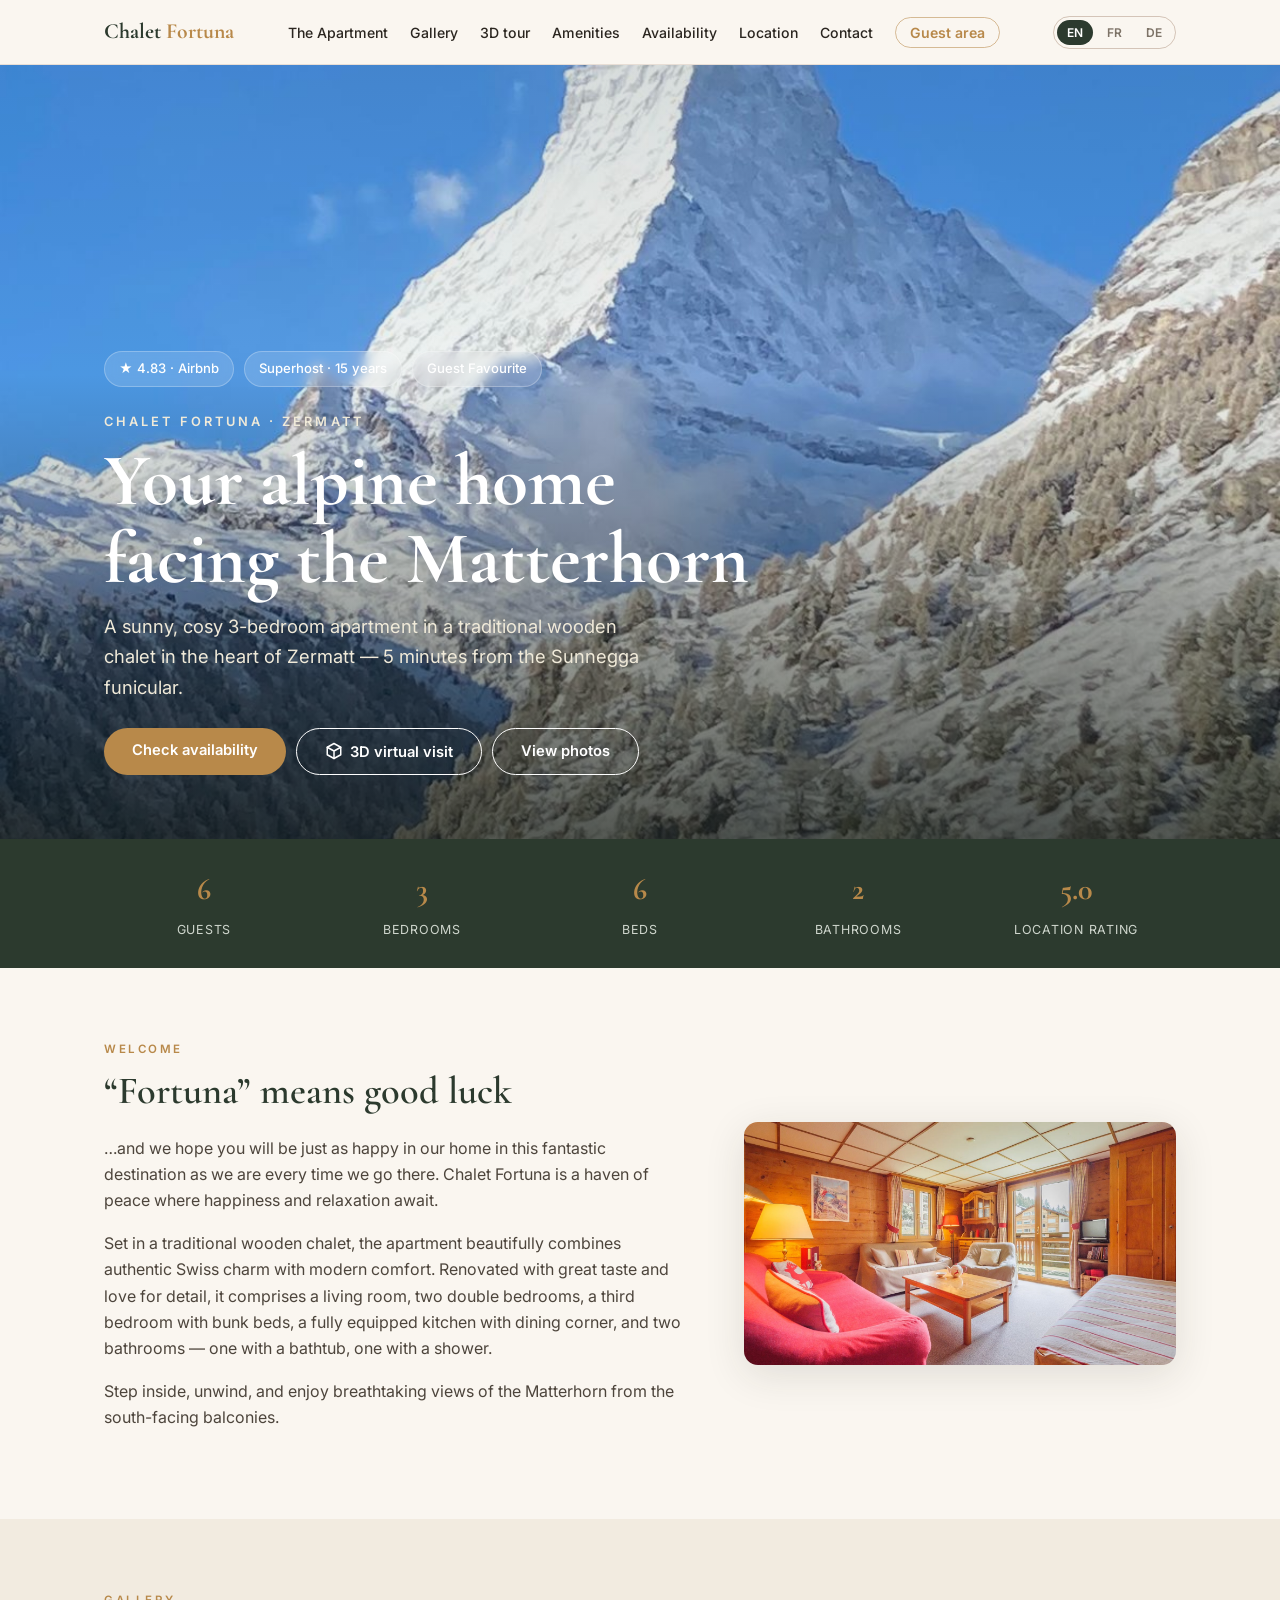
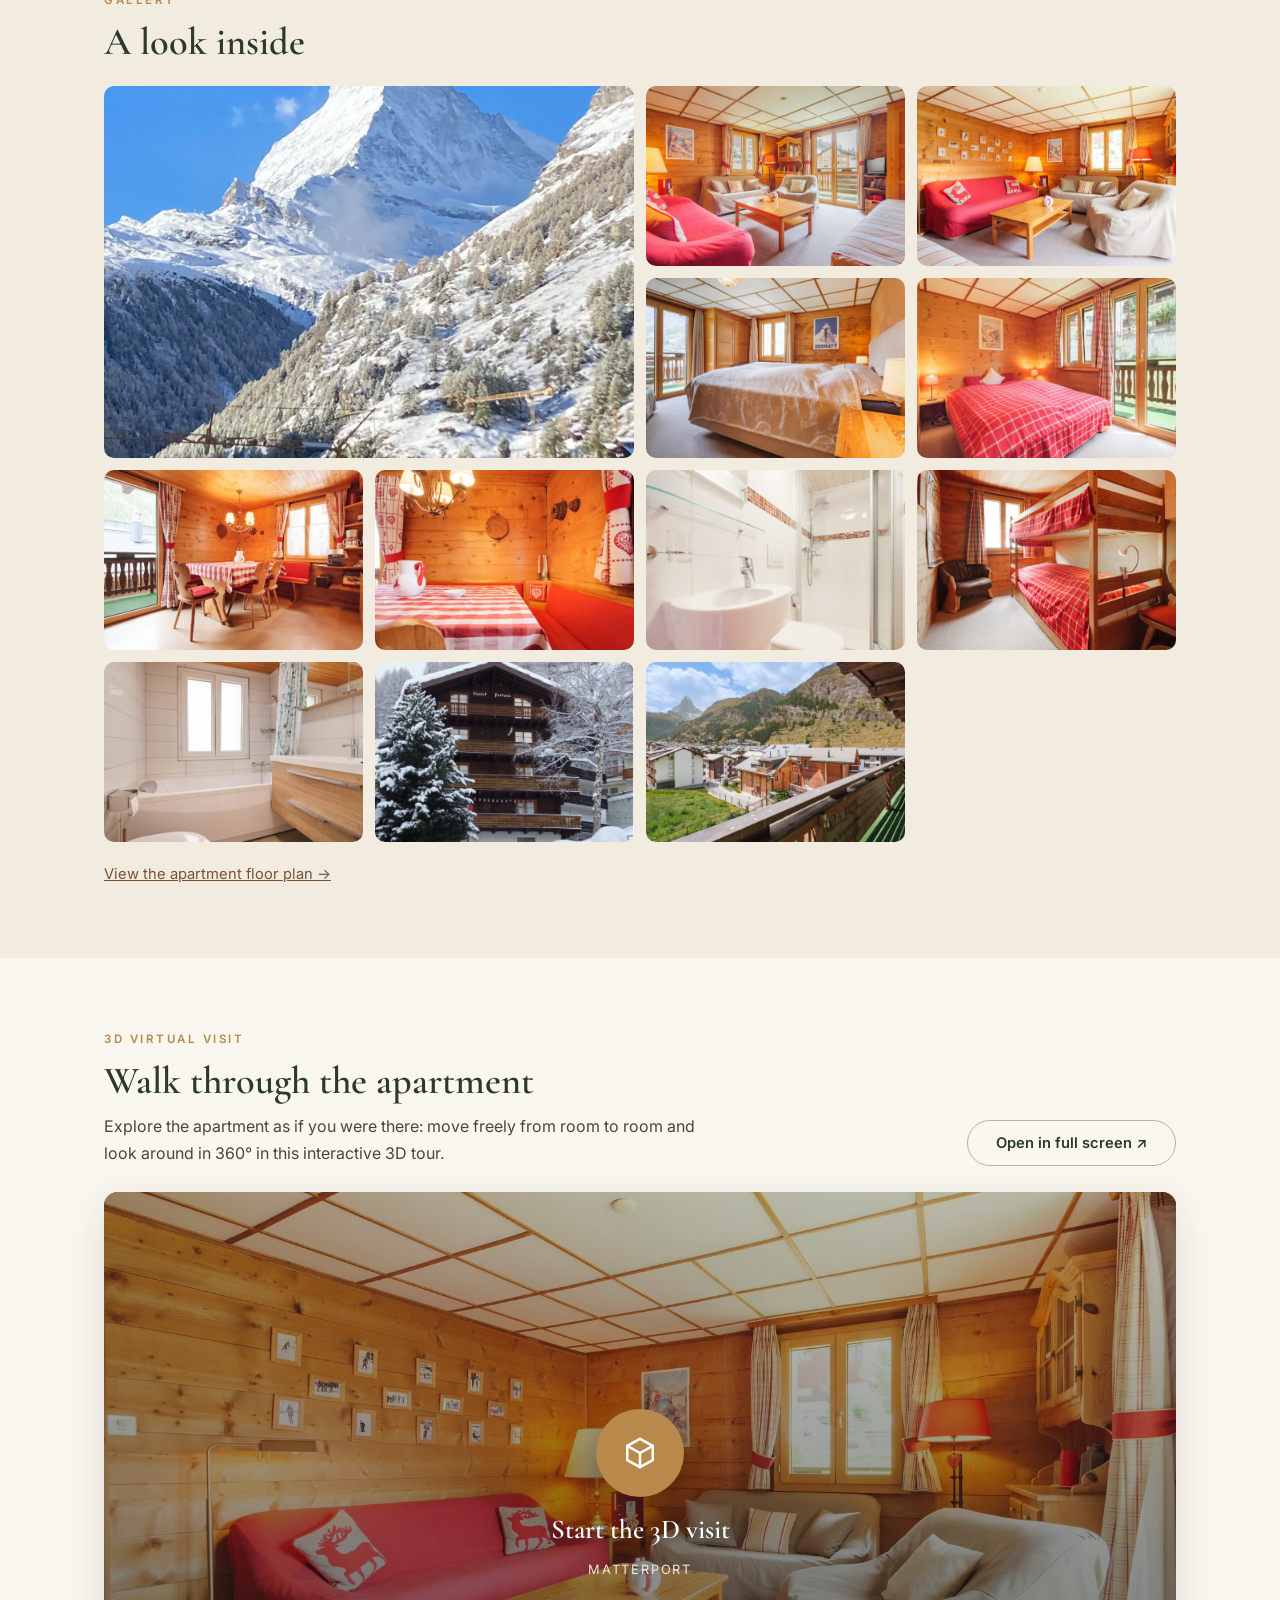
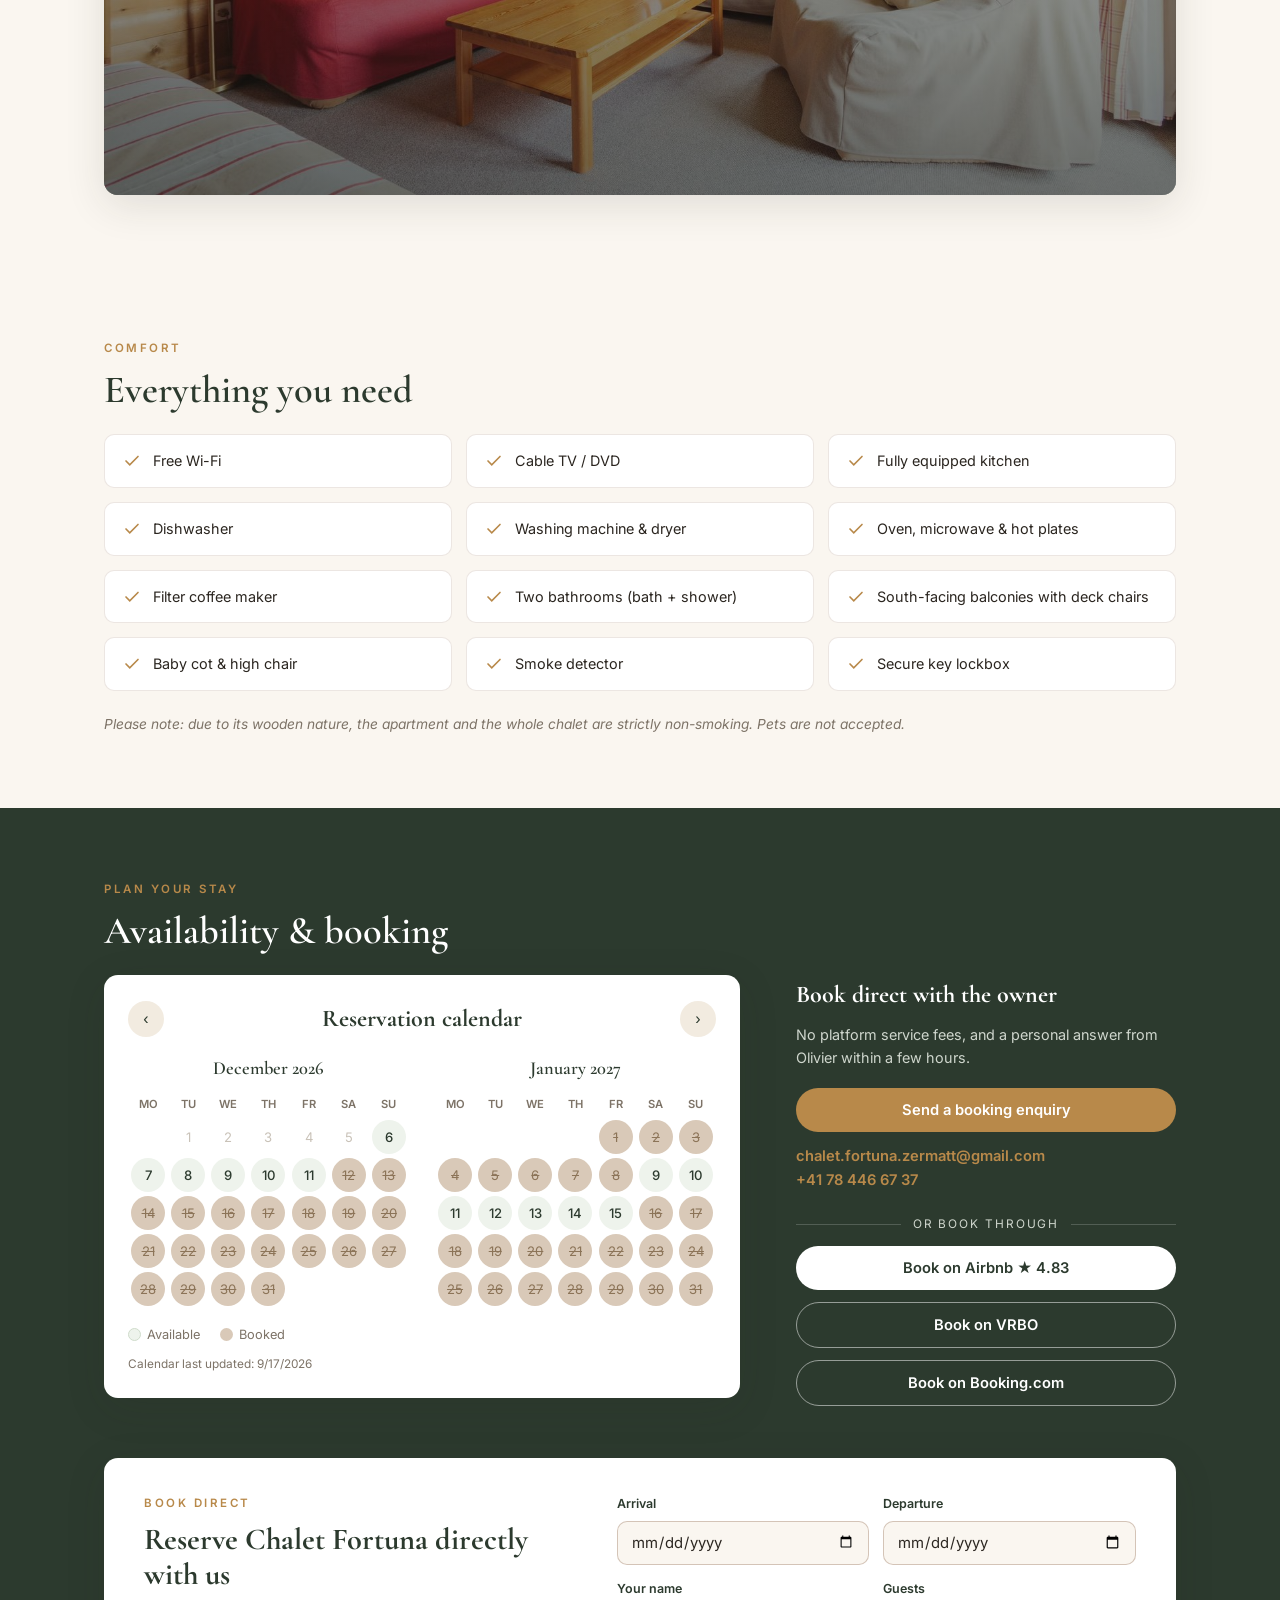
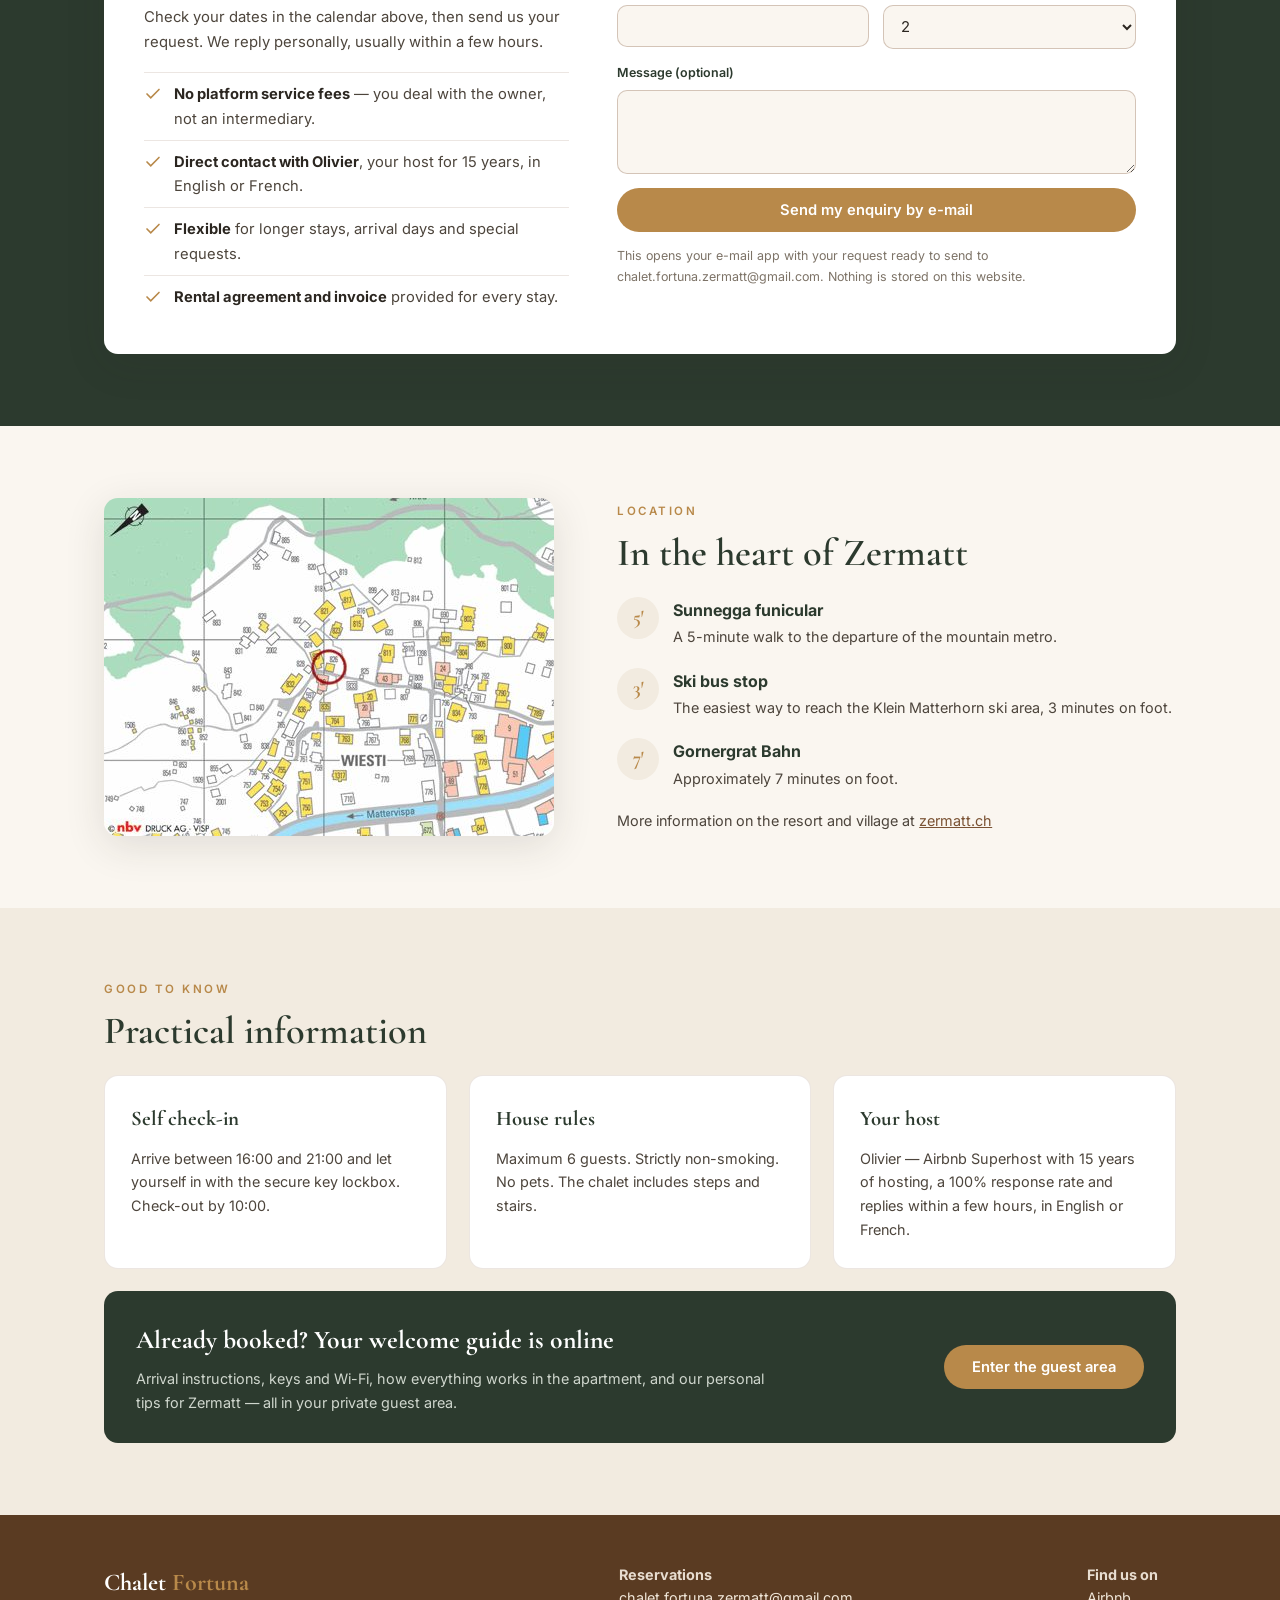
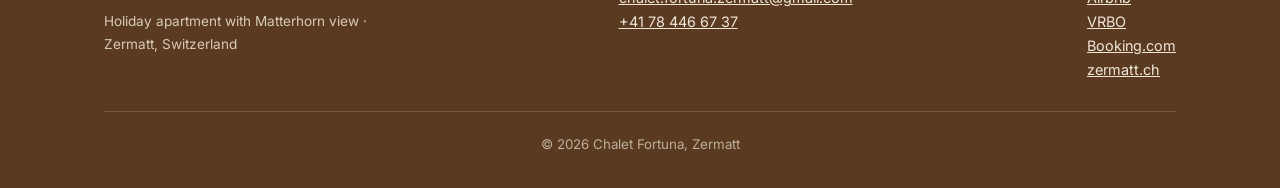
==== commit dc4a1dea: "Add files via upload" ====
--- a/index.html
+++ b/index.html
@@ -3,8 +3,132 @@
 <head>
 <meta charset="UTF-8">
 <meta name="viewport" content="width=device-width, initial-scale=1.0">
-<title>Chalet Fortuna — Zermatt | Holiday Apartment with Matterhorn View</title>
-<meta name="description" content="Sunny 3-bedroom apartment in a traditional wooden chalet in Zermatt, with stunning Matterhorn views. 5 min from Sunnegga funicular. Book direct or via Airbnb/VRBO.">
+<title>Chalet Fortuna Zermatt — Holiday Apartment with Matterhorn View | Official Website</title>
+<meta name="description" id="metaDesc" content="Official website of Chalet Fortuna, Zermatt: sunny 3-bedroom holiday apartment for 6 with Matterhorn view, 5 min from the Sunnegga funicular. Photos, 3D tour, live availability calendar.">
+<!-- SEO: canonical + language versions (?lang=fr / ?lang=de are set by the script at the bottom) -->
+<link rel="alternate" hreflang="en" href="https://chaletfortuna.github.io/Fortuna/">
+<link rel="alternate" hreflang="fr" href="https://chaletfortuna.github.io/Fortuna/?lang=fr">
+<link rel="alternate" hreflang="de" href="https://chaletfortuna.github.io/Fortuna/?lang=de">
+<link rel="alternate" hreflang="x-default" href="https://chaletfortuna.github.io/Fortuna/">
+<meta property="og:type" content="website">
+<meta property="og:site_name" content="Chalet Fortuna Zermatt">
+<meta property="og:title" content="Chalet Fortuna Zermatt — Holiday Apartment with Matterhorn View">
+<meta property="og:description" content="Sunny 3-bedroom apartment for 6 in a traditional wooden chalet, 5 min from the Sunnegga funicular. Photos, 3D tour and live availability.">
+<meta property="og:url" content="https://chaletfortuna.github.io/Fortuna/">
+<meta property="og:image" content="https://chaletfortuna.github.io/Fortuna/images/view.jpg">
+<meta name="twitter:card" content="summary_large_image">
+<!-- Google Search Console: paste your verification tag on the next line (see README, "Get found on Google") -->
+<!-- <meta name="google-site-verification" content="PASTE-CODE-HERE"> -->
+<script type="application/ld+json">
+{
+ "@context": "https://schema.org",
+ "@type": "VacationRental",
+ "@id": "https://chaletfortuna.github.io/Fortuna/#chalet",
+ "additionalType": "Apartment",
+ "name": "Chalet Fortuna Zermatt",
+ "alternateName": [
+  "Chalet Fortuna",
+  "Fortuna Zermatt"
+ ],
+ "identifier": "chalet-fortuna-zermatt",
+ "url": "https://chaletfortuna.github.io/Fortuna/",
+ "description": "Sunny 3-bedroom holiday apartment for 6 guests in a traditional wooden chalet in the heart of Zermatt, with Matterhorn view from the south-facing balconies, 5 minutes on foot from the Sunnegga funicular.",
+ "image": [
+  "https://chaletfortuna.github.io/Fortuna/images/view.jpg",
+  "https://chaletfortuna.github.io/Fortuna/images/living1.jpg",
+  "https://chaletfortuna.github.io/Fortuna/images/living2.jpg",
+  "https://chaletfortuna.github.io/Fortuna/images/bedroom1.jpg",
+  "https://chaletfortuna.github.io/Fortuna/images/bedroom2.jpg",
+  "https://chaletfortuna.github.io/Fortuna/images/kitchen1.jpg",
+  "https://chaletfortuna.github.io/Fortuna/images/kitchen2.jpg",
+  "https://chaletfortuna.github.io/Fortuna/images/bathroom.jpg",
+  "https://chaletfortuna.github.io/Fortuna/images/interior1.jpg",
+  "https://chaletfortuna.github.io/Fortuna/images/exterior1.jpg"
+ ],
+ "address": {
+  "@type": "PostalAddress",
+  "addressLocality": "Zermatt",
+  "postalCode": "3920",
+  "addressRegion": "Valais",
+  "addressCountry": "CH"
+ },
+ "telephone": "+41784466737",
+ "email": "chalet.fortuna.zermatt@gmail.com",
+ "checkinTime": "16:00:00+01:00",
+ "checkoutTime": "10:00:00+01:00",
+ "knowsLanguage": [
+  "en",
+  "fr"
+ ],
+ "petsAllowed": false,
+ "hasMap": "https://www.google.com/maps/search/?api=1&query=Chalet+Fortuna+Zermatt",
+ "tourBookingPage": "https://my.matterport.com/show/?m=6ndDJUqfJSH",
+ "containsPlace": {
+  "@type": "Accommodation",
+  "additionalType": "EntirePlace",
+  "occupancy": {
+   "@type": "QuantitativeValue",
+   "value": 6
+  },
+  "numberOfBedrooms": 3,
+  "numberOfBathroomsTotal": 2,
+  "numberOfRooms": 4,
+  "amenityFeature": [
+   {
+    "@type": "LocationFeatureSpecification",
+    "name": "wifi",
+    "value": true
+   },
+   {
+    "@type": "LocationFeatureSpecification",
+    "name": "kitchen",
+    "value": true
+   },
+   {
+    "@type": "LocationFeatureSpecification",
+    "name": "dishwasher",
+    "value": true
+   },
+   {
+    "@type": "LocationFeatureSpecification",
+    "name": "washerDryer",
+    "value": true
+   },
+   {
+    "@type": "LocationFeatureSpecification",
+    "name": "balcony",
+    "value": true
+   },
+   {
+    "@type": "LocationFeatureSpecification",
+    "name": "tv",
+    "value": true
+   },
+   {
+    "@type": "LocationFeatureSpecification",
+    "name": "crib",
+    "value": true
+   },
+   {
+    "@type": "LocationFeatureSpecification",
+    "name": "smokeDetector",
+    "value": true
+   },
+   {
+    "@type": "LocationFeatureSpecification",
+    "name": "selfCheckinCheckout",
+    "value": true
+   }
+  ]
+ },
+ "sameAs": [
+  "https://www.airbnb.com/rooms/9073008",
+  "https://www.vrbo.com/en-gb/p11981152",
+  "https://www.booking.com/hotel/ch/fortuna-cozy-3-bed-stunning-matterhorn-view-near-skilift.html",
+  "https://zermatt.swiss/en/p/chalet-fortuna-01tVj000004t9q1IAA"
+ ]
+}
+</script>
 <link rel="preconnect" href="https://fonts.googleapis.com">
 <link rel="preconnect" href="https://fonts.gstatic.com" crossorigin>
 <link href="https://fonts.googleapis.com/css2?family=Cormorant+Garamond:wght@500;600;700&family=Inter:wght@400;500;600&display=swap" rel="stylesheet">
@@ -21,6 +145,7 @@
 .hero::after{content:"";position:absolute;inset:0;background:linear-gradient(180deg,rgba(20,25,20,.15) 0%,rgba(20,25,20,.05) 40%,rgba(20,25,20,.72) 100%)}
 .hero-content{position:relative;z-index:2;color:#fff;padding-bottom:64px;width:100%}
 .hero h1{font-size:clamp(2.6rem,6vw,4.6rem);font-weight:700;line-height:1.05;color:#fff}
+.hero-kicker{display:block;font-family:var(--sans);font-size:.8rem;font-weight:600;letter-spacing:.24em;text-transform:uppercase;color:#f0ead9;margin-bottom:14px}
 .hero p.tag{font-size:1.15rem;margin:14px 0 26px;max-width:560px;color:#f0ead9}
 .hero-badges{display:flex;flex-wrap:wrap;gap:10px;margin-bottom:28px}
 .badge{background:rgba(255,255,255,.14);-webkit-backdrop-filter:blur(6px);backdrop-filter:blur(6px);border:1px solid rgba(255,255,255,.25);border-radius:20px;padding:6px 14px;font-size:.82rem;font-weight:500}
@@ -99,6 +224,30 @@
 .book-side .direct{margin-top:22px;padding-top:20px;border-top:1px solid rgba(255,255,255,.18);font-size:.92rem}
 .book-side .direct a{color:var(--gold);text-decoration:none;font-weight:600}
 
+/* BOOK DIRECT */
+.book-side h3{color:#fff;font-size:1.5rem;margin-bottom:8px}
+.book-side .or{font-size:.74rem;letter-spacing:.16em;text-transform:uppercase;color:var(--on-dark);margin:22px 0 12px;display:flex;align-items:center;gap:12px}
+.book-side .or::before,.book-side .or::after{content:"";flex:1;height:1px;background:rgba(255,255,255,.18)}
+.direct-card{margin-top:40px;background:#fff;color:var(--ink);border-radius:var(--radius);box-shadow:var(--shadow);padding:36px 40px;display:grid;grid-template-columns:.9fr 1.1fr;gap:48px;scroll-margin-top:84px}
+.direct-card h3{font-size:1.9rem;line-height:1.15;margin-bottom:12px}
+.direct-card>div>p{font-size:.93rem;color:var(--ink-soft);margin-bottom:18px}
+.perks{list-style:none}
+.perks li{display:flex;gap:12px;align-items:flex-start;font-size:.92rem;color:var(--ink-soft);padding:9px 0;border-top:1px solid var(--line)}
+.perks li svg{flex:none;color:var(--gold);margin-top:3px}
+.perks b{color:var(--ink)}
+.enq{display:grid;grid-template-columns:1fr 1fr;gap:14px;align-content:start}
+.enq label{display:block;font-size:.78rem;font-weight:600;color:var(--pine)}
+.enq .full{grid-column:1/-1}
+.enq input,.enq select,.enq textarea{display:block;width:100%;margin-top:6px;padding:11px 13px;border:1px solid var(--line-strong);border-radius:var(--radius-sm);font:400 .93rem var(--sans);background:var(--cream);color:var(--ink)}
+.enq textarea{resize:vertical;min-height:84px}
+.enq input:focus,.enq select:focus,.enq textarea:focus{outline:2px solid var(--gold);border-color:transparent}
+.enq .btn{width:100%}
+.enq-note{font-size:.78rem;color:var(--muted)}
+.enq-warn{display:none;font-size:.84rem;background:#fbeeea;color:var(--red);border-radius:var(--radius-sm);padding:10px 14px}
+.enq-warn.show{display:block}
+.enq-ok{display:none;font-size:.84rem;background:var(--pine-soft);color:var(--pine);border-radius:var(--radius-sm);padding:10px 14px}
+.enq-ok.show{display:block}
+
 /* LOCATION */
 .loc-grid{display:grid;grid-template-columns:.9fr 1.1fr;gap:56px;align-items:center}
 .loc-grid img{border-radius:var(--radius);box-shadow:var(--shadow)}
@@ -119,7 +268,8 @@
 .guest-cta .btn{flex:none}
 
 @media(max-width:900px){
-  .about-grid,.book-grid,.loc-grid{grid-template-columns:1fr}
+  .about-grid,.book-grid,.loc-grid,.direct-card{grid-template-columns:1fr}
+  .direct-card{padding:28px 24px;gap:28px}
   .gal-grid{grid-template-columns:repeat(2,1fr);grid-auto-rows:150px}
   .amen-grid,.info-grid{grid-template-columns:1fr 1fr}
   .stats-grid{grid-template-columns:repeat(3,1fr);row-gap:20px}
@@ -129,6 +279,7 @@
   .amen-grid,.info-grid{grid-template-columns:1fr}
   section{padding:56px 0}
   h2{font-size:2rem}
+  .enq{grid-template-columns:1fr}
   .tour-frame{aspect-ratio:4/5}
   .tour-play{width:72px;height:72px}
   .tour-poster b{font-size:1.4rem}
@@ -168,7 +319,7 @@
       <span class="badge" data-i18n="badge_superhost">Superhost · 15 years</span>
       <span class="badge" data-i18n="badge_fav">Guest Favourite</span>
     </div>
-    <h1 data-i18n="hero_title">Your alpine home<br>facing the Matterhorn</h1>
+    <h1><span class="hero-kicker">Chalet Fortuna · Zermatt</span><span data-i18n="hero_title">Your alpine home<br>facing the Matterhorn</span></h1>
     <p class="tag" data-i18n="hero_tag">A sunny, cosy 3-bedroom apartment in a traditional wooden chalet in the heart of Zermatt — 5 minutes from the Sunnegga funicular.</p>
     <div class="hero-cta">
       <a href="#booking" class="btn btn-gold" data-i18n="hero_cta">Check availability</a>
@@ -197,7 +348,7 @@
       <p data-i18n="about_p2">Set in a traditional wooden chalet, the apartment beautifully combines authentic Swiss charm with modern comfort. Renovated with great taste and love for detail, it comprises a living room, two double bedrooms, a third bedroom with bunk beds, a fully equipped kitchen with dining corner, and two bathrooms — one with a bathtub, one with a shower.</p>
       <p data-i18n="about_p3">Step inside, unwind, and enjoy breathtaking views of the Matterhorn from the south-facing balconies.</p>
     </div>
-    <img src="images/living1.jpg" alt="Living room of Chalet Fortuna" loading="lazy">
+    <img src="images/living1.jpg" alt="Living room of Chalet Fortuna, Zermatt" loading="lazy">
   </div>
 </section>
 
@@ -206,7 +357,7 @@
     <div class="section-label" data-i18n="gal_label">Gallery</div>
     <h2 data-i18n="gal_title">A look inside</h2>
     <div class="gal-grid" id="galGrid">
-      <a href="images/view.jpg"><img src="images/view.jpg" alt="Matterhorn view" loading="lazy"></a>
+      <a href="images/view.jpg"><img src="images/view.jpg" alt="Matterhorn view from Chalet Fortuna, Zermatt" loading="lazy"></a>
       <a href="images/living1.jpg"><img src="images/living1.jpg" alt="Living room" loading="lazy"></a>
       <a href="images/living2.jpg"><img src="images/living2.jpg" alt="Living room" loading="lazy"></a>
       <a href="images/bedroom1.jpg"><img src="images/bedroom1.jpg" alt="Bedroom 1" loading="lazy"></a>
@@ -216,7 +367,7 @@
       <a href="images/bathroom.jpg"><img src="images/bathroom.jpg" alt="Bathroom" loading="lazy"></a>
       <a href="images/interior1.jpg"><img src="images/interior1.jpg" alt="Interior" loading="lazy"></a>
       <a href="images/interior2.jpg"><img src="images/interior2.jpg" alt="Interior" loading="lazy"></a>
-      <a href="images/exterior1.jpg"><img src="images/exterior1.jpg" alt="Chalet exterior" loading="lazy"></a>
+      <a href="images/exterior1.jpg"><img src="images/exterior1.jpg" alt="Chalet Fortuna Zermatt in winter" loading="lazy"></a>
       <a href="images/exterior2.jpg"><img src="images/exterior2.jpg" alt="Chalet exterior" loading="lazy"></a>
     </div>
     <p class="plan-link"><a href="images/floorplan.jpg" target="_blank" data-i18n="gal_plan">View the apartment floor plan →</a></p>
@@ -278,16 +429,44 @@
         <div class="cal-updated" id="calUpdated"></div>
       </div>
       <div class="book-side">
-        <p data-i18n="book_p">Book securely through our listings, or contact us directly for longer stays and special requests.</p>
+        <h3 data-i18n="direct_side_t">Book direct with the owner</h3>
+        <p data-i18n="direct_side_p">No platform service fees, and a personal answer from Olivier within a few hours.</p>
+        <a class="btn btn-gold" href="#direct" data-i18n="direct_side_cta">Send a booking enquiry</a>
+        <div class="direct" style="margin-top:6px;padding-top:0;border-top:0">
+          <a href="mailto:chalet.fortuna.zermatt@gmail.com?Subject=Chalet%20Fortuna">chalet.fortuna.zermatt@gmail.com</a><br>
+          <a href="tel:+41784466737">+41 78 446 67 37</a>
+        </div>
+        <div class="or" data-i18n="book_or">or book through</div>
         <a class="btn btn-white" href="https://www.airbnb.com/rooms/9073008" target="_blank" rel="noopener" data-i18n="book_airbnb">Book on Airbnb ★ 4.83</a>
         <a class="btn btn-ghost" href="https://www.vrbo.com/en-gb/p11981152" target="_blank" rel="noopener" id="vrboBtn" data-i18n="book_vrbo">Book on VRBO</a>
         <a class="btn btn-ghost" href="https://www.booking.com/hotel/ch/fortuna-cozy-3-bed-stunning-matterhorn-view-near-skilift.html" target="_blank" rel="noopener" data-i18n="book_booking">Book on Booking.com</a>
-        <div class="direct">
-          <span data-i18n="book_direct">Direct reservations:</span><br>
-          <a href="mailto:chalet.fortuna.zermatt@gmail.com?Subject=Chalet%20Fortuna">chalet.fortuna.zermatt@gmail.com</a><br>
-          <a href="tel:+41784466737">+41 78 446 67 37</a>
-        </div>
       </div>
+    </div>
+
+    <div class="direct-card" id="direct">
+      <div>
+        <div class="section-label" data-i18n="direct_label">Book direct</div>
+        <h3 data-i18n="direct_title">Reserve Chalet Fortuna directly with us</h3>
+        <p data-i18n="direct_p">Check your dates in the calendar above, then send us your request. We reply personally, usually within a few hours.</p>
+        <ul class="perks">
+          <li><svg width="18" height="18" viewBox="0 0 24 24" fill="none" stroke="currentColor" stroke-width="2.2" stroke-linecap="round" aria-hidden="true"><path d="M20 6L9 17l-5-5"/></svg><span data-i18n="perk1"><b>No platform service fees</b> — you deal with the owner, not an intermediary.</span></li>
+          <li><svg width="18" height="18" viewBox="0 0 24 24" fill="none" stroke="currentColor" stroke-width="2.2" stroke-linecap="round" aria-hidden="true"><path d="M20 6L9 17l-5-5"/></svg><span data-i18n="perk2"><b>Direct contact with Olivier</b>, your host for 15 years, in English or French.</span></li>
+          <li><svg width="18" height="18" viewBox="0 0 24 24" fill="none" stroke="currentColor" stroke-width="2.2" stroke-linecap="round" aria-hidden="true"><path d="M20 6L9 17l-5-5"/></svg><span data-i18n="perk3"><b>Flexible</b> for longer stays, arrival days and special requests.</span></li>
+          <li><svg width="18" height="18" viewBox="0 0 24 24" fill="none" stroke="currentColor" stroke-width="2.2" stroke-linecap="round" aria-hidden="true"><path d="M20 6L9 17l-5-5"/></svg><span data-i18n="perk4"><b>Rental agreement and invoice</b> provided for every stay.</span></li>
+        </ul>
+      </div>
+      <form class="enq" id="enqForm">
+        <label><span data-i18n="enq_in">Arrival</span><input type="date" name="checkin" id="enqIn" required></label>
+        <label><span data-i18n="enq_out">Departure</span><input type="date" name="checkout" id="enqOut" required></label>
+        <label><span data-i18n="enq_name">Your name</span><input type="text" name="name" required autocomplete="name"></label>
+        <label><span data-i18n="enq_guests">Guests</span>
+          <select name="guests"><option>1</option><option selected>2</option><option>3</option><option>4</option><option>5</option><option>6</option></select></label>
+        <label class="full"><span data-i18n="enq_msg">Message (optional)</span><textarea name="message"></textarea></label>
+        <div class="enq-warn full" id="enqWarn"></div>
+        <div class="enq-ok full" id="enqOk"></div>
+        <div class="full"><button class="btn btn-gold" type="submit" data-i18n="enq_send">Send my enquiry by e-mail</button></div>
+        <p class="enq-note full" data-i18n="enq_note">This opens your e-mail app with your request ready to send to chalet.fortuna.zermatt@gmail.com. Nothing is stored on this website.</p>
+      </form>
     </div>
   </div>
 </section>
@@ -353,6 +532,34 @@
 /* ===================== I18N ===================== */
 const i18n = {
 en:{
+  direct_side_t:"Book direct with the owner",
+  direct_side_p:"No platform service fees, and a personal answer from Olivier within a few hours.",
+  direct_side_cta:"Send a booking enquiry",
+  book_or:"or book through",
+  direct_label:"Book direct",
+  direct_title:"Reserve Chalet Fortuna directly with us",
+  direct_p:"Check your dates in the calendar above, then send us your request. We reply personally, usually within a few hours.",
+  perk1:"<b>No platform service fees</b> — you deal with the owner, not an intermediary.",
+  perk2:"<b>Direct contact with Olivier</b>, your host for 15 years, in English or French.",
+  perk3:"<b>Flexible</b> for longer stays, arrival days and special requests.",
+  perk4:"<b>Rental agreement and invoice</b> provided for every stay.",
+  enq_in:"Arrival",
+  enq_out:"Departure",
+  enq_name:"Your name",
+  enq_guests:"Guests",
+  enq_msg:"Message (optional)",
+  enq_send:"Send my enquiry by e-mail",
+  enq_note:"This opens your e-mail app with your request ready to send to chalet.fortuna.zermatt@gmail.com. Nothing is stored on this website.",
+  enq_err_order:"The departure date must be after the arrival date.",
+  enq_err_booked:"Some of these nights are already booked — please check the calendar above. You can still send your request if your dates are flexible.",
+  enq_free:"Good news: these dates are currently free.",
+  enq_subject:"Booking enquiry — Chalet Fortuna",
+  enq_nights:"nights",
+  enq_body_hello:"Hello Olivier,",
+  enq_body_ask:"I would like to book Chalet Fortuna directly:",
+  enq_body_thanks:"Thank you!",
+  meta_title:"Chalet Fortuna Zermatt — Holiday Apartment with Matterhorn View | Official Website",
+  meta_desc:"Official website of Chalet Fortuna, Zermatt: sunny 3-bedroom holiday apartment for 6 with Matterhorn view, 5 min from the Sunnegga funicular. Photos, 3D tour, live availability calendar.",
   nav_about:"The Apartment",nav_gallery:"Gallery",nav_amenities:"Amenities",nav_booking:"Availability",nav_location:"Location",nav_contact:"Contact",nav_guest:"Guest area",
   guest_t:"Already booked? Your welcome guide is online",
   guest_p:"Arrival instructions, keys and Wi-Fi, how everything works in the apartment, and our personal tips for Zermatt — all in your private guest area.",
@@ -391,6 +598,34 @@
   days:["Mo","Tu","We","Th","Fr","Sa","Su"]
 },
 fr:{
+  direct_side_t:"Réservez en direct auprès du propriétaire",
+  direct_side_p:"Sans frais de service de plateforme, et une réponse personnelle d'Olivier en quelques heures.",
+  direct_side_cta:"Envoyer une demande de réservation",
+  book_or:"ou réservez via",
+  direct_label:"Réservation directe",
+  direct_title:"Réservez le Chalet Fortuna directement auprès de nous",
+  direct_p:"Vérifiez vos dates dans le calendrier ci-dessus, puis envoyez-nous votre demande. Nous répondons personnellement, en général en quelques heures.",
+  perk1:"<b>Sans frais de service de plateforme</b> — vous traitez avec le propriétaire, sans intermédiaire.",
+  perk2:"<b>Contact direct avec Olivier</b>, votre hôte depuis 15 ans, en français ou en anglais.",
+  perk3:"<b>Souplesse</b> pour les longs séjours, les jours d'arrivée et les demandes particulières.",
+  perk4:"<b>Contrat de location et facture</b> fournis pour chaque séjour.",
+  enq_in:"Arrivée",
+  enq_out:"Départ",
+  enq_name:"Votre nom",
+  enq_guests:"Voyageurs",
+  enq_msg:"Message (facultatif)",
+  enq_send:"Envoyer ma demande par e-mail",
+  enq_note:"Votre messagerie s'ouvre avec votre demande prête à être envoyée à chalet.fortuna.zermatt@gmail.com. Rien n'est enregistré sur ce site.",
+  enq_err_order:"La date de départ doit être postérieure à la date d'arrivée.",
+  enq_err_booked:"Certaines de ces nuits sont déjà réservées — consultez le calendrier ci-dessus. Vous pouvez tout de même envoyer votre demande si vos dates sont flexibles.",
+  enq_free:"Bonne nouvelle : ces dates sont actuellement libres.",
+  enq_subject:"Demande de réservation — Chalet Fortuna",
+  enq_nights:"nuits",
+  enq_body_hello:"Bonjour Olivier,",
+  enq_body_ask:"Je souhaite réserver le Chalet Fortuna en direct :",
+  enq_body_thanks:"Merci !",
+  meta_title:"Chalet Fortuna Zermatt — Appartement de vacances avec vue sur le Cervin | Site officiel",
+  meta_desc:"Site officiel du Chalet Fortuna à Zermatt : appartement ensoleillé de 3 chambres pour 6 personnes, vue sur le Cervin, à 5 min du funiculaire de Sunnegga. Photos, visite 3D, calendrier des disponibilités.",
   nav_about:"L'appartement",nav_gallery:"Galerie",nav_amenities:"Équipements",nav_booking:"Disponibilités",nav_location:"Situation",nav_contact:"Contact",nav_guest:"Espace voyageurs",
   guest_t:"Déjà réservé ? Votre livret d'accueil est en ligne",
   guest_p:"Instructions d'arrivée, clés et Wi-Fi, le fonctionnement de l'appartement et nos adresses préférées à Zermatt — le tout dans votre espace voyageurs privé.",
@@ -429,6 +664,34 @@
   days:["Lu","Ma","Me","Je","Ve","Sa","Di"]
 },
 de:{
+  direct_side_t:"Direkt beim Eigentümer buchen",
+  direct_side_p:"Ohne Servicegebühren einer Plattform und mit persönlicher Antwort von Olivier innerhalb weniger Stunden.",
+  direct_side_cta:"Buchungsanfrage senden",
+  book_or:"oder buchen über",
+  direct_label:"Direkt buchen",
+  direct_title:"Buchen Sie das Chalet Fortuna direkt bei uns",
+  direct_p:"Prüfen Sie Ihre Daten im Kalender oben und senden Sie uns Ihre Anfrage. Wir antworten persönlich, meist innerhalb weniger Stunden.",
+  perk1:"<b>Keine Plattform-Servicegebühren</b> — Sie buchen beim Eigentümer, ohne Vermittler.",
+  perk2:"<b>Direkter Kontakt mit Olivier</b>, Ihrem Gastgeber seit 15 Jahren, auf Englisch oder Französisch.",
+  perk3:"<b>Flexibel</b> bei längeren Aufenthalten, Anreisetagen und besonderen Wünschen.",
+  perk4:"<b>Mietvertrag und Rechnung</b> für jeden Aufenthalt.",
+  enq_in:"Anreise",
+  enq_out:"Abreise",
+  enq_name:"Ihr Name",
+  enq_guests:"Gäste",
+  enq_msg:"Nachricht (optional)",
+  enq_send:"Anfrage per E-Mail senden",
+  enq_note:"Ihr E-Mail-Programm öffnet sich mit Ihrer fertigen Anfrage an chalet.fortuna.zermatt@gmail.com. Auf dieser Website wird nichts gespeichert.",
+  enq_err_order:"Das Abreisedatum muss nach dem Anreisedatum liegen.",
+  enq_err_booked:"Einige dieser Nächte sind bereits belegt — bitte prüfen Sie den Kalender oben. Bei flexiblen Daten können Sie Ihre Anfrage trotzdem senden.",
+  enq_free:"Gute Nachricht: Diese Daten sind derzeit frei.",
+  enq_subject:"Buchungsanfrage — Chalet Fortuna",
+  enq_nights:"Nächte",
+  enq_body_hello:"Guten Tag Olivier,",
+  enq_body_ask:"ich möchte das Chalet Fortuna direkt buchen:",
+  enq_body_thanks:"Vielen Dank!",
+  meta_title:"Chalet Fortuna Zermatt — Ferienwohnung mit Matterhornblick | Offizielle Website",
+  meta_desc:"Offizielle Website des Chalet Fortuna in Zermatt: sonnige 3-Zimmer-Ferienwohnung für 6 Personen mit Matterhornblick, 5 Min. von der Sunnegga-Bahn. Fotos, 3D-Rundgang, Belegungskalender.",
   nav_about:"Die Wohnung",nav_gallery:"Galerie",nav_amenities:"Ausstattung",nav_booking:"Verfügbarkeit",nav_location:"Lage",nav_contact:"Kontakt",nav_guest:"Gästebereich",
   guest_t:"Schon gebucht? Ihr Willkommensheft ist online",
   guest_p:"Anreise, Schlüssel und WLAN, wie alles in der Wohnung funktioniert, und unsere persönlichen Zermatt-Tipps — alles in Ihrem privaten Gästebereich.",
@@ -468,19 +731,29 @@
 }
 };
 
-let lang = localStorage.getItem('cf_lang') || (navigator.language||'en').slice(0,2);
+/* ?lang=fr / ?lang=de in the address wins (lets Google index each language), then the visitor's last choice, then the browser language */
+const SITE_URL='https://chaletfortuna.github.io/Fortuna/';
+const urlLang=new URLSearchParams(location.search).get('lang');
+let lang = (urlLang && urlLang.toLowerCase()) || localStorage.getItem('cf_lang') || (navigator.language||'en').slice(0,2);
 if(!i18n[lang]) lang='en';
 
 function applyLang(l){
   lang=l; localStorage.setItem('cf_lang',l);
   document.documentElement.lang=l;
+  document.title=i18n[l].meta_title;
+  document.getElementById('metaDesc').content=i18n[l].meta_desc;
+  const pageUrl=SITE_URL+(l==='en'?'':'?lang='+l);
+  let can=document.querySelector('link[rel=canonical]');
+  if(!can){can=document.createElement('link');can.rel='canonical';document.head.appendChild(can);}
+  can.href=pageUrl;
+  if(urlLang!==null || l!=='en'){ try{history.replaceState(null,'',(l==='en'?location.pathname:'?lang='+l)+location.hash);}catch(e){} }
   document.querySelectorAll('[data-i18n]').forEach(el=>{
     const k=el.dataset.i18n;
     if(i18n[l][k]!==undefined) el.innerHTML=i18n[l][k];
   });
   document.querySelectorAll('.lang button').forEach(b=>b.classList.toggle('active',b.dataset.lang===l));
   const tl=document.getElementById('tourLink'); if(tl) tl.href=TOUR_URL+'&lang='+l;
-  renderAmenities(); renderCalendar();
+  renderAmenities(); renderCalendar(); if(window.enqCheck) enqCheck();
 }
 document.querySelectorAll('.lang button').forEach(b=>b.addEventListener('click',()=>applyLang(b.dataset.lang)));
 
@@ -554,6 +827,38 @@
   if(e.key==='ArrowRight')document.getElementById('lbNext').click();
 });
 
+/* ===================== DIRECT BOOKING ENQUIRY ===================== */
+/* No server: the form checks the dates against the calendar and opens the visitor's e-mail app. */
+const enqIn=document.getElementById('enqIn'), enqOut=document.getElementById('enqOut');
+const isoToday=new Date().toISOString().slice(0,10);
+enqIn.min=isoToday; enqOut.min=isoToday;
+function enqCheck(){
+  const t=i18n[lang], w=document.getElementById('enqWarn'), ok=document.getElementById('enqOk');
+  w.classList.remove('show'); ok.classList.remove('show');
+  if(enqIn.value) enqOut.min=enqIn.value;
+  if(!enqIn.value||!enqOut.value) return true;
+  if(enqOut.value<=enqIn.value){ w.textContent=t.enq_err_order; w.classList.add('show'); return false; }
+  /* a night is taken when it falls inside a booked range (check-out day is free) */
+  const clash=booked.some(b=>enqIn.value<b.end && enqOut.value>b.start);
+  if(clash){ w.textContent=t.enq_err_booked; w.classList.add('show'); }
+  else { ok.textContent=t.enq_free; ok.classList.add('show'); }
+  return true;
+}
+enqIn.onchange=enqCheck; enqOut.onchange=enqCheck;
+document.getElementById('enqForm').onsubmit=e=>{
+  e.preventDefault();
+  if(!enqCheck()) return;
+  const t=i18n[lang], fd=new FormData(e.target);
+  const fmt=d=>new Date(d+'T12:00:00').toLocaleDateString(lang==='en'?'en-GB':lang,{day:'numeric',month:'long',year:'numeric'});
+  const nights=Math.round((new Date(enqOut.value)-new Date(enqIn.value))/864e5);
+  const body=[t.enq_body_hello,'',t.enq_body_ask,'',
+    t.enq_in+': '+fmt(enqIn.value), t.enq_out+': '+fmt(enqOut.value)+' ('+nights+' '+t.enq_nights+')',
+    t.enq_guests+': '+fd.get('guests'),'']
+    .concat((fd.get('message')||'').trim()?[(fd.get('message')||'').trim(),'']:[])
+    .concat([t.enq_body_thanks, fd.get('name')]).join('\n');
+  location.href='mailto:chalet.fortuna.zermatt@gmail.com?subject='+encodeURIComponent(t.enq_subject+' — '+fmt(enqIn.value)+' → '+fmt(enqOut.value))+'&body='+encodeURIComponent(body);
+};
+
 /* ===================== 3D TOUR (Matterport) ===================== */
 /* The tour only loads when the visitor clicks, so the page stays fast. */
 const TOUR_URL='https://my.matterport.com/show/?m=6ndDJUqfJSH';
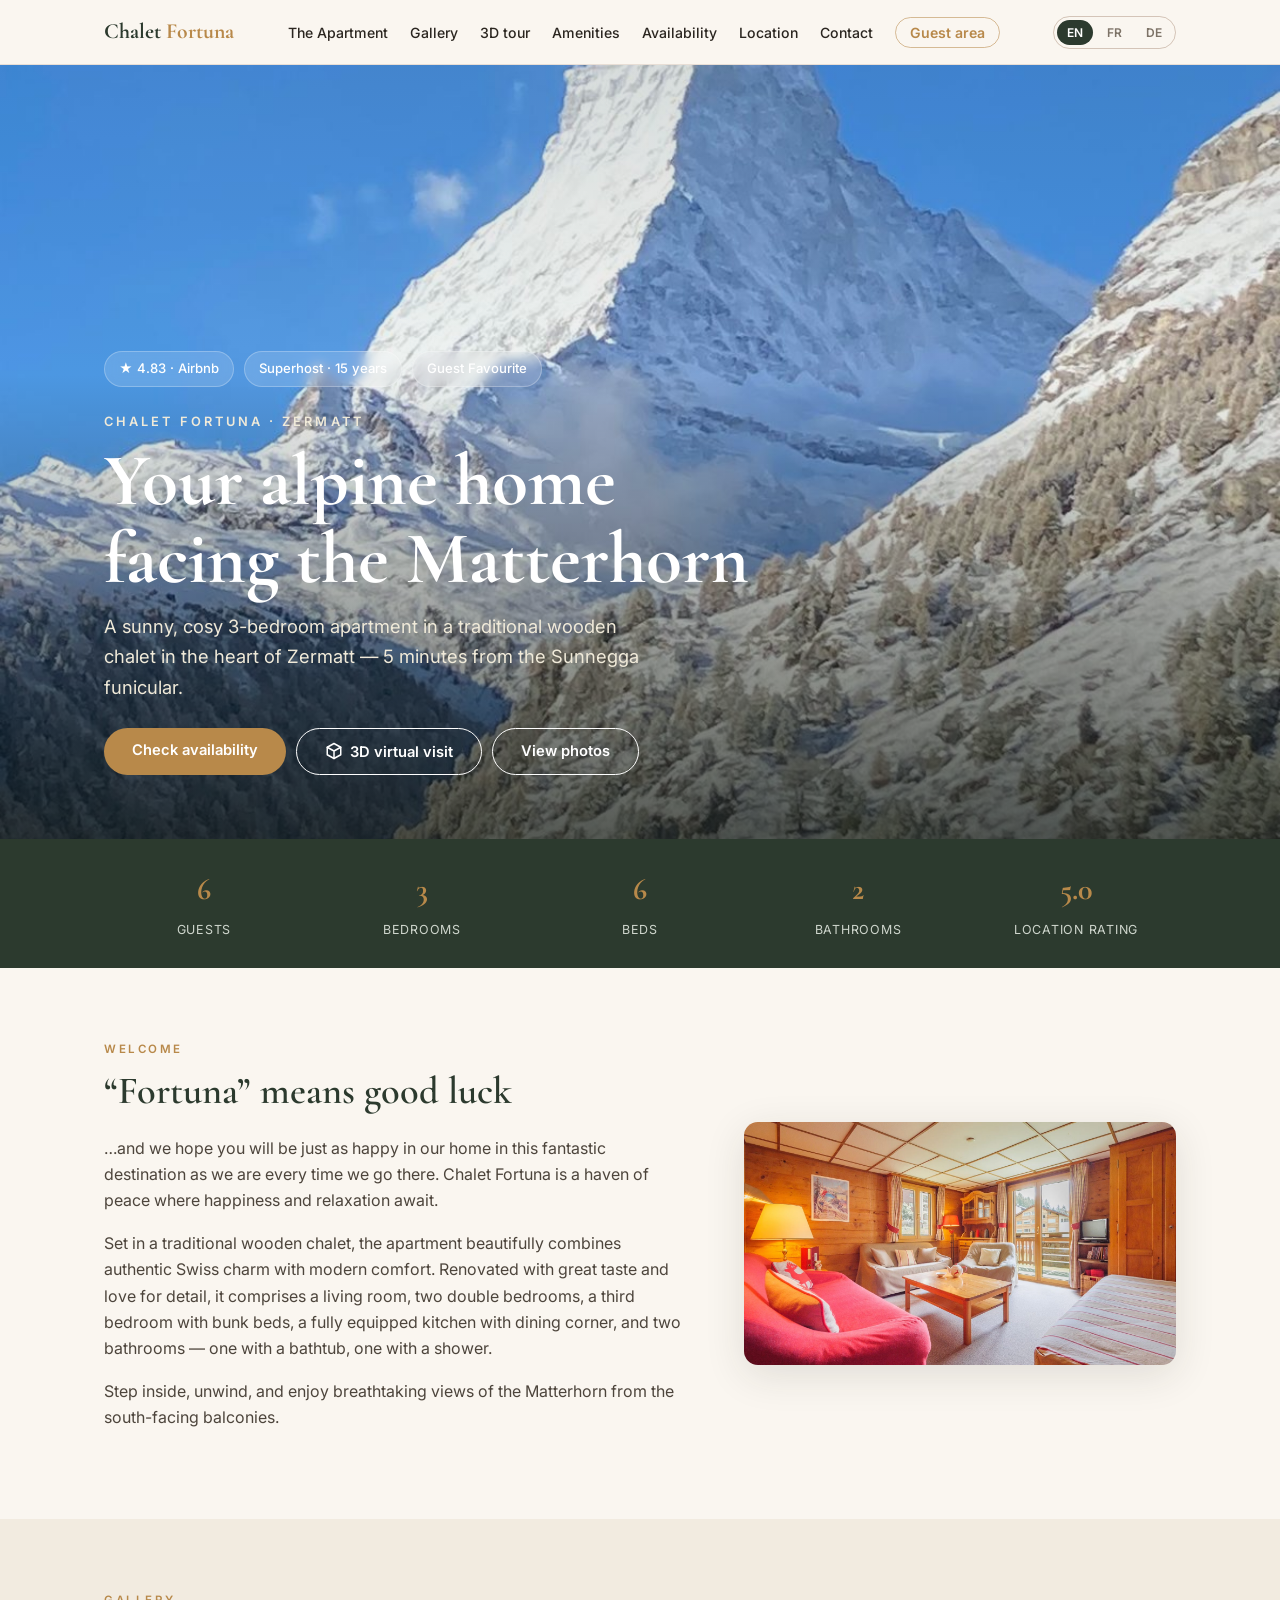
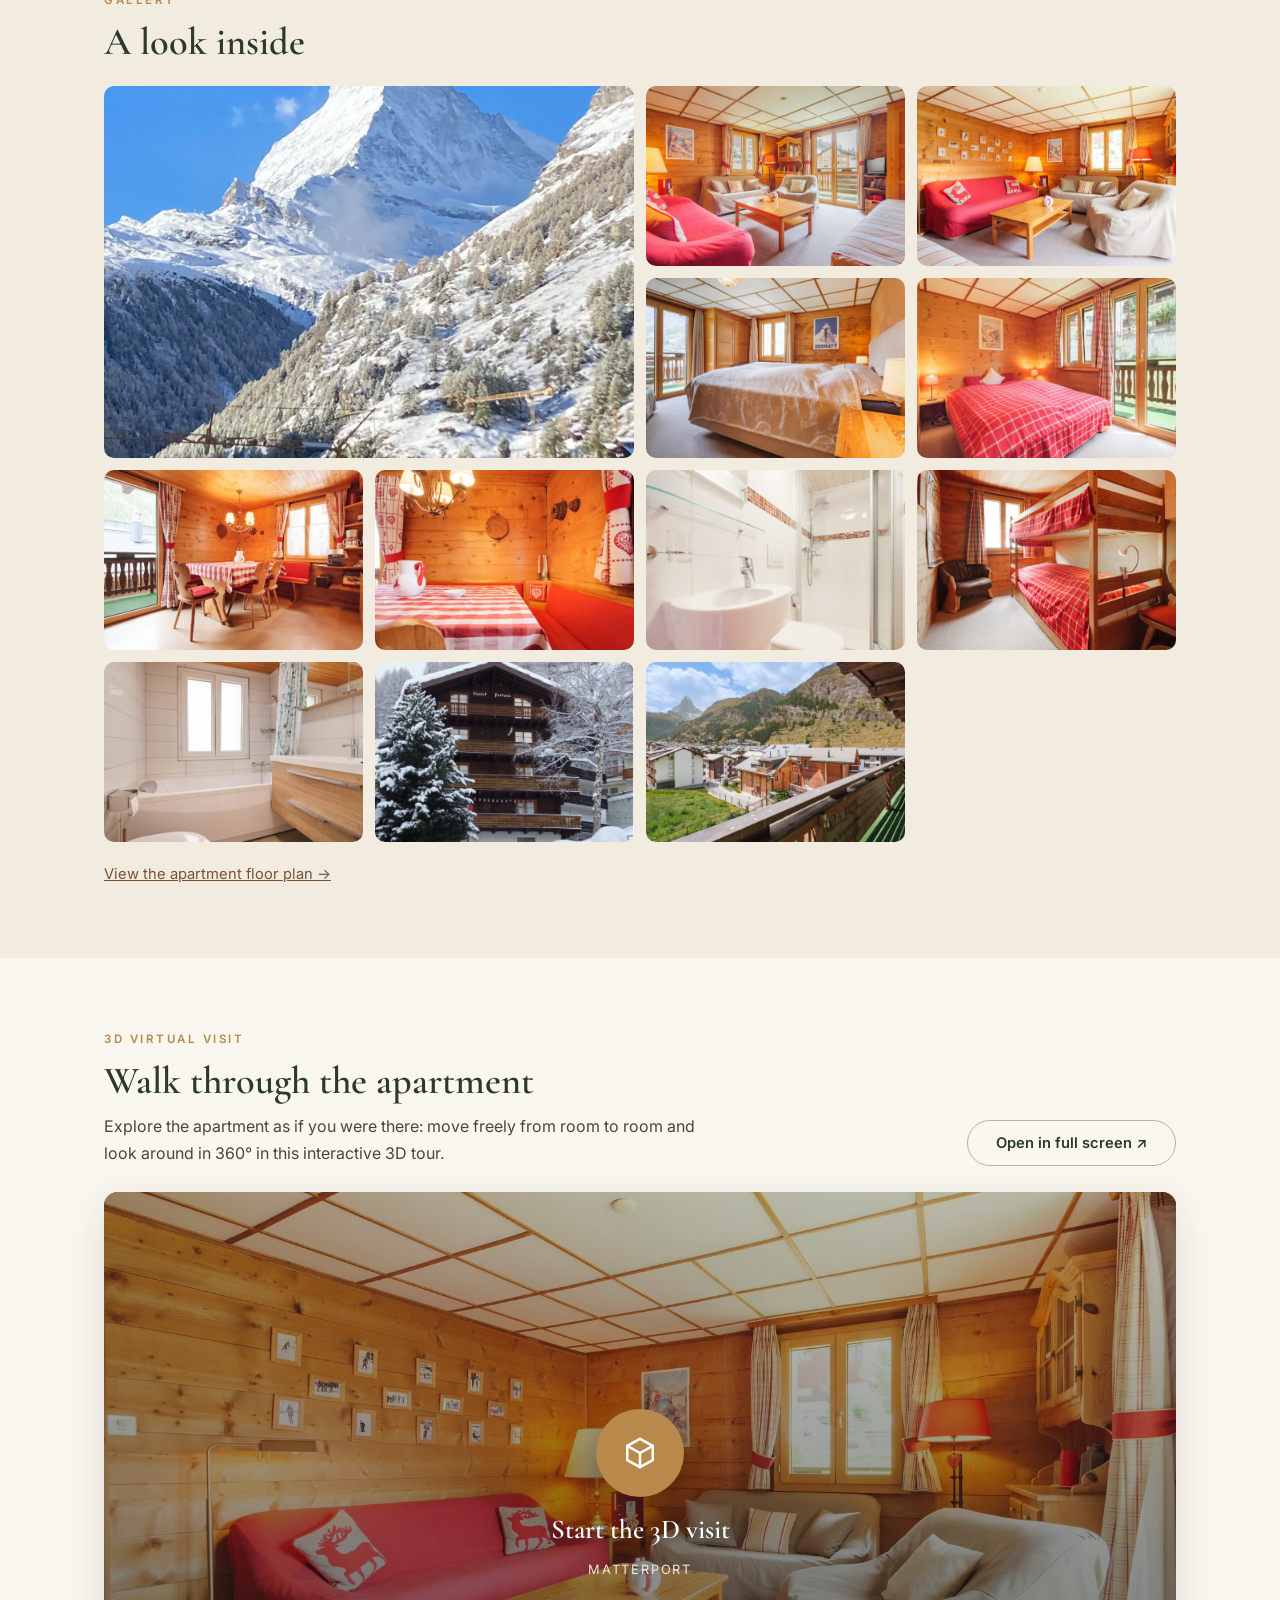
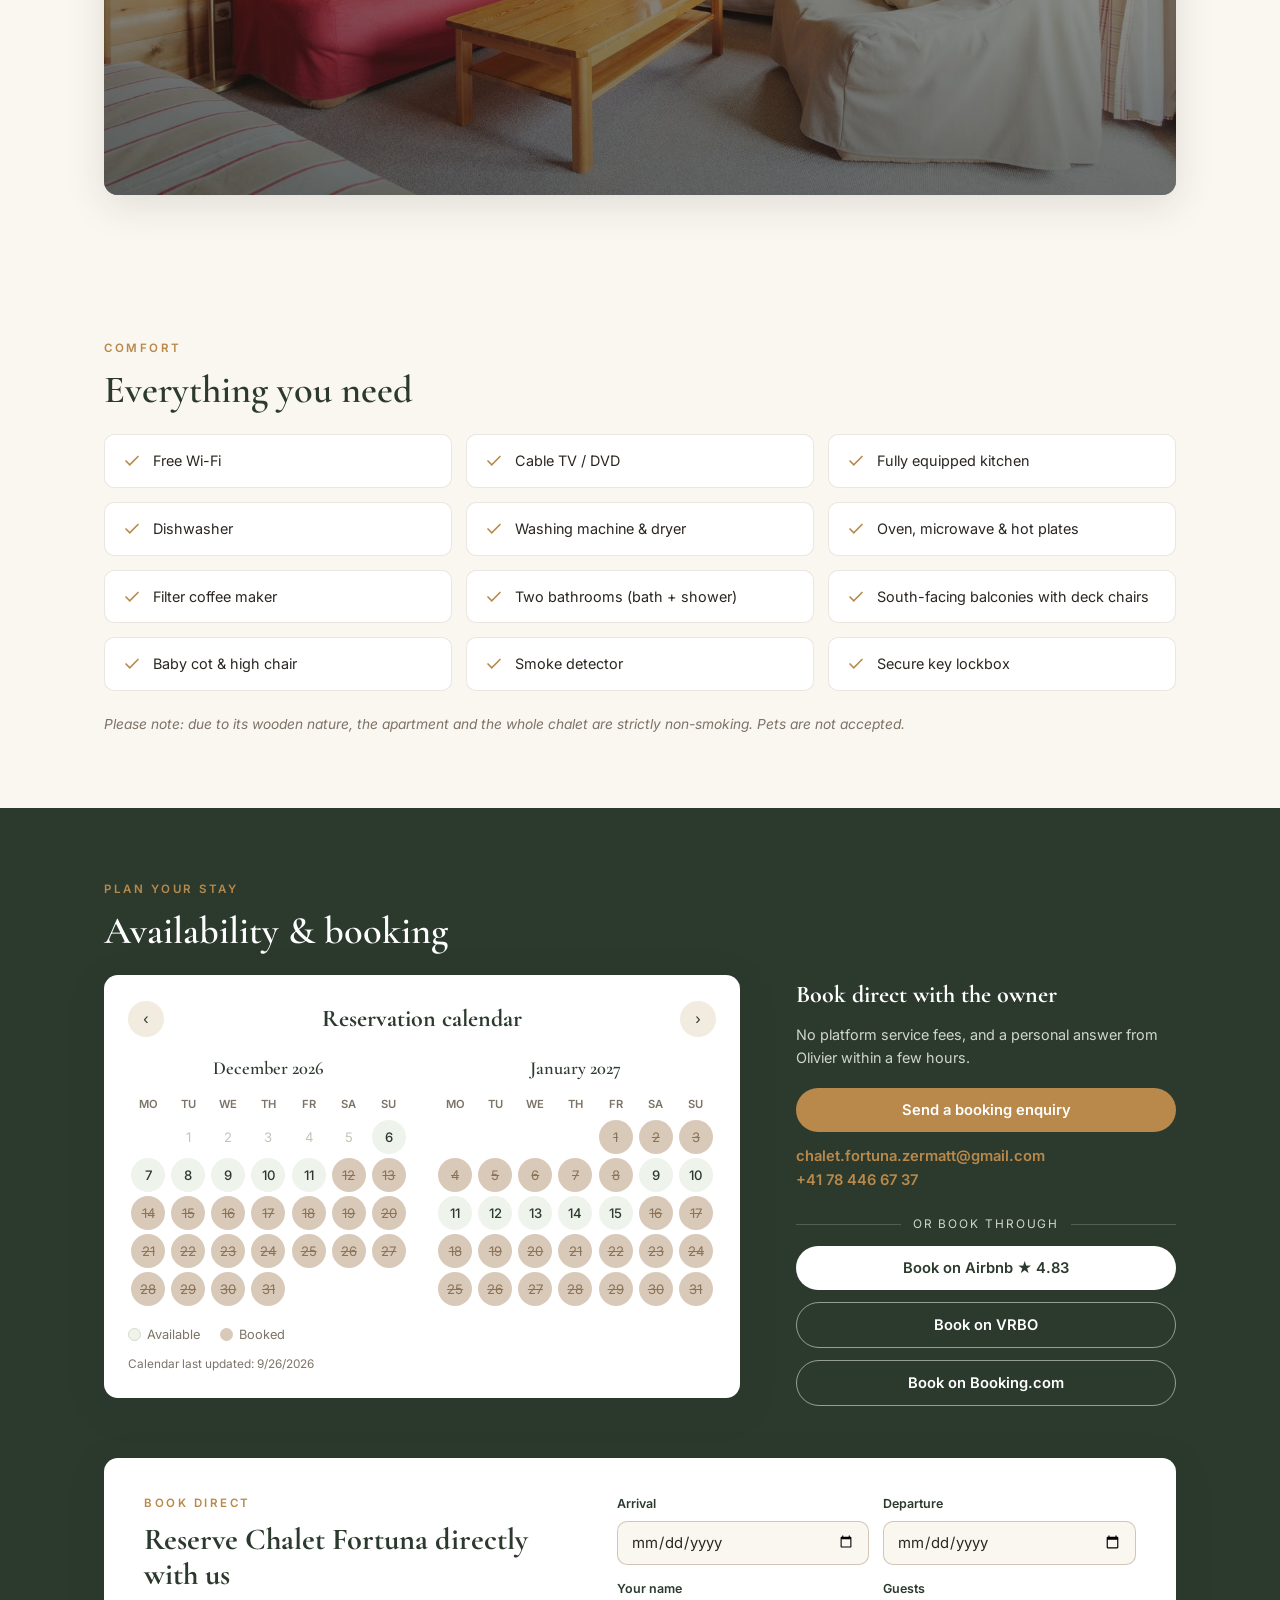
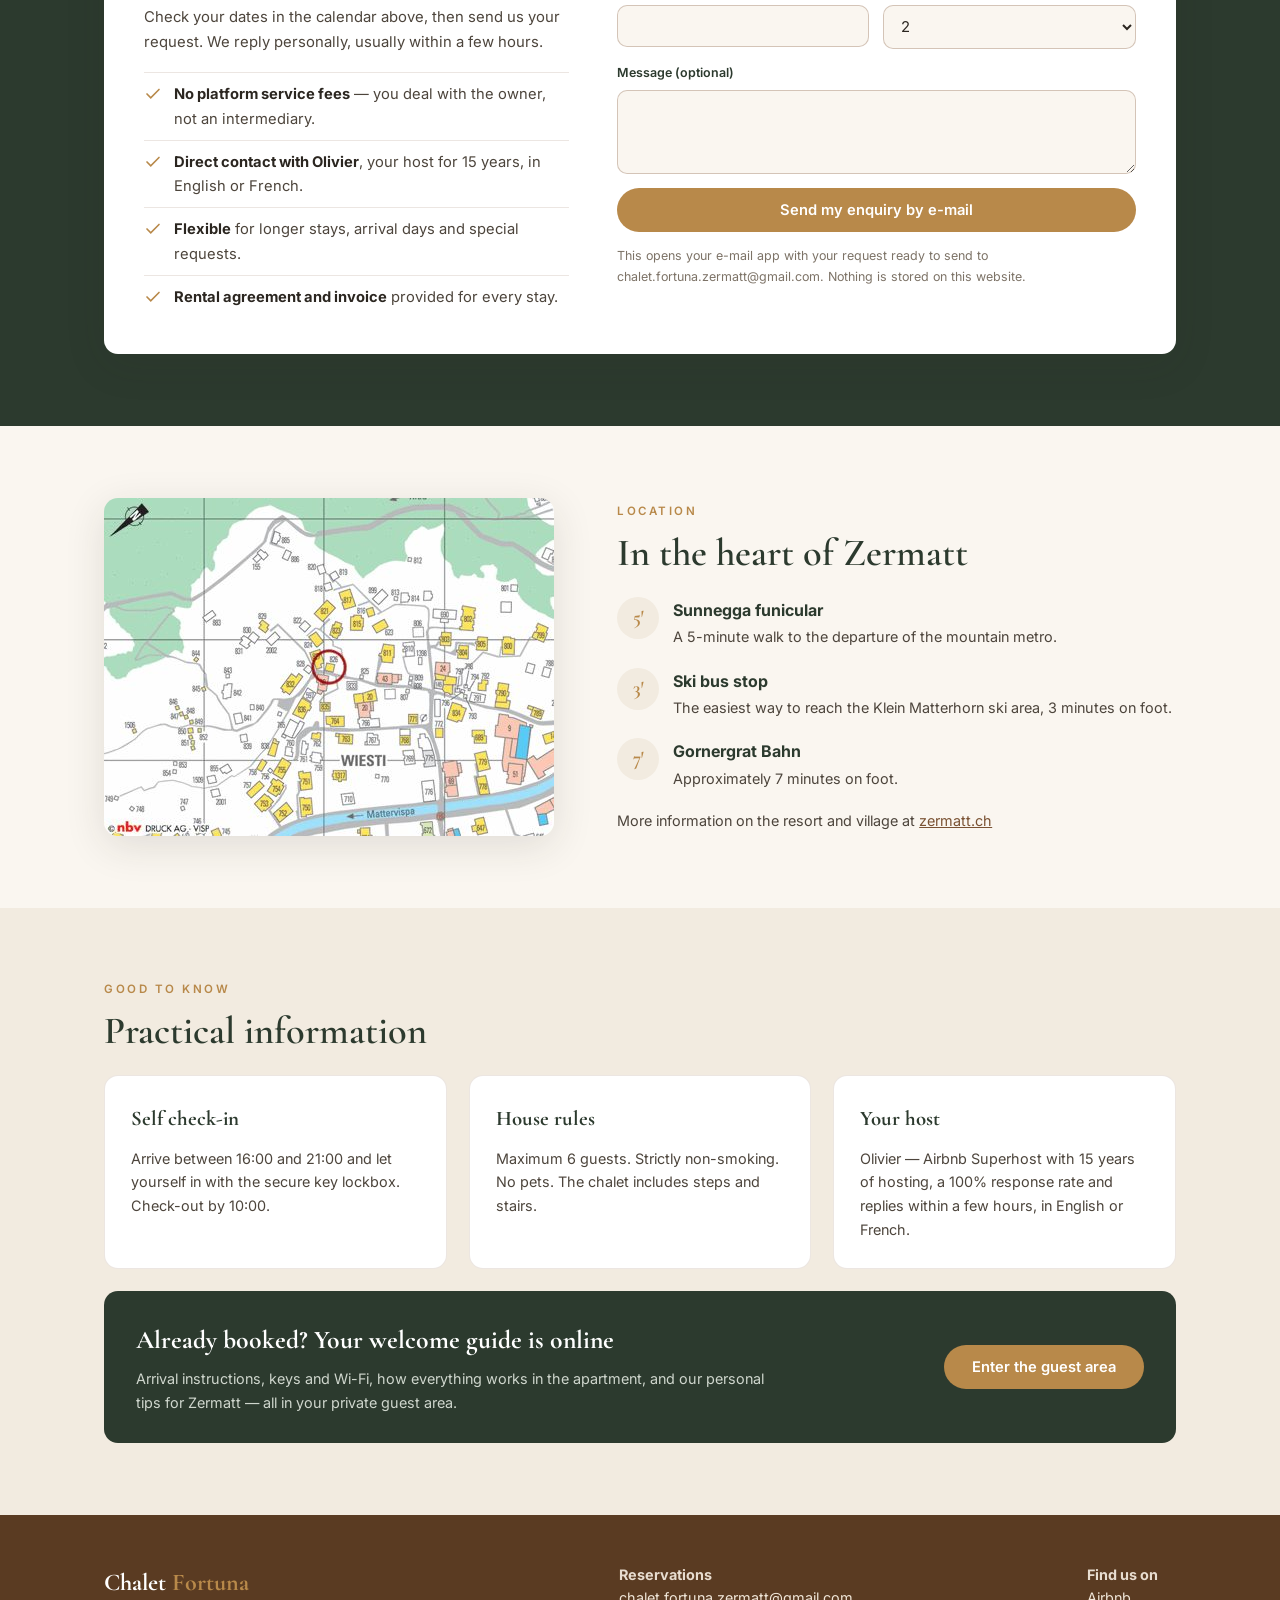
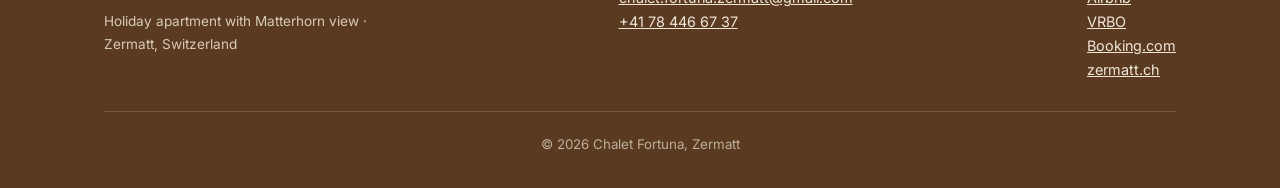
==== commit 4d40100f: "Add GoatCounter visitor statistics (villasfortuna) and a guest sign-in event Co-Authored-By: Claude " ====
--- a/index.html
+++ b/index.html
@@ -285,6 +285,8 @@
   .tour-poster b{font-size:1.4rem}
 }
 </style>
+<!-- Visitor statistics (GoatCounter, no cookies) -->
+<script data-goatcounter="https://villasfortuna.goatcounter.com/count" async src="//gc.zgo.at/count.js"></script>
 </head>
 <body>
 
